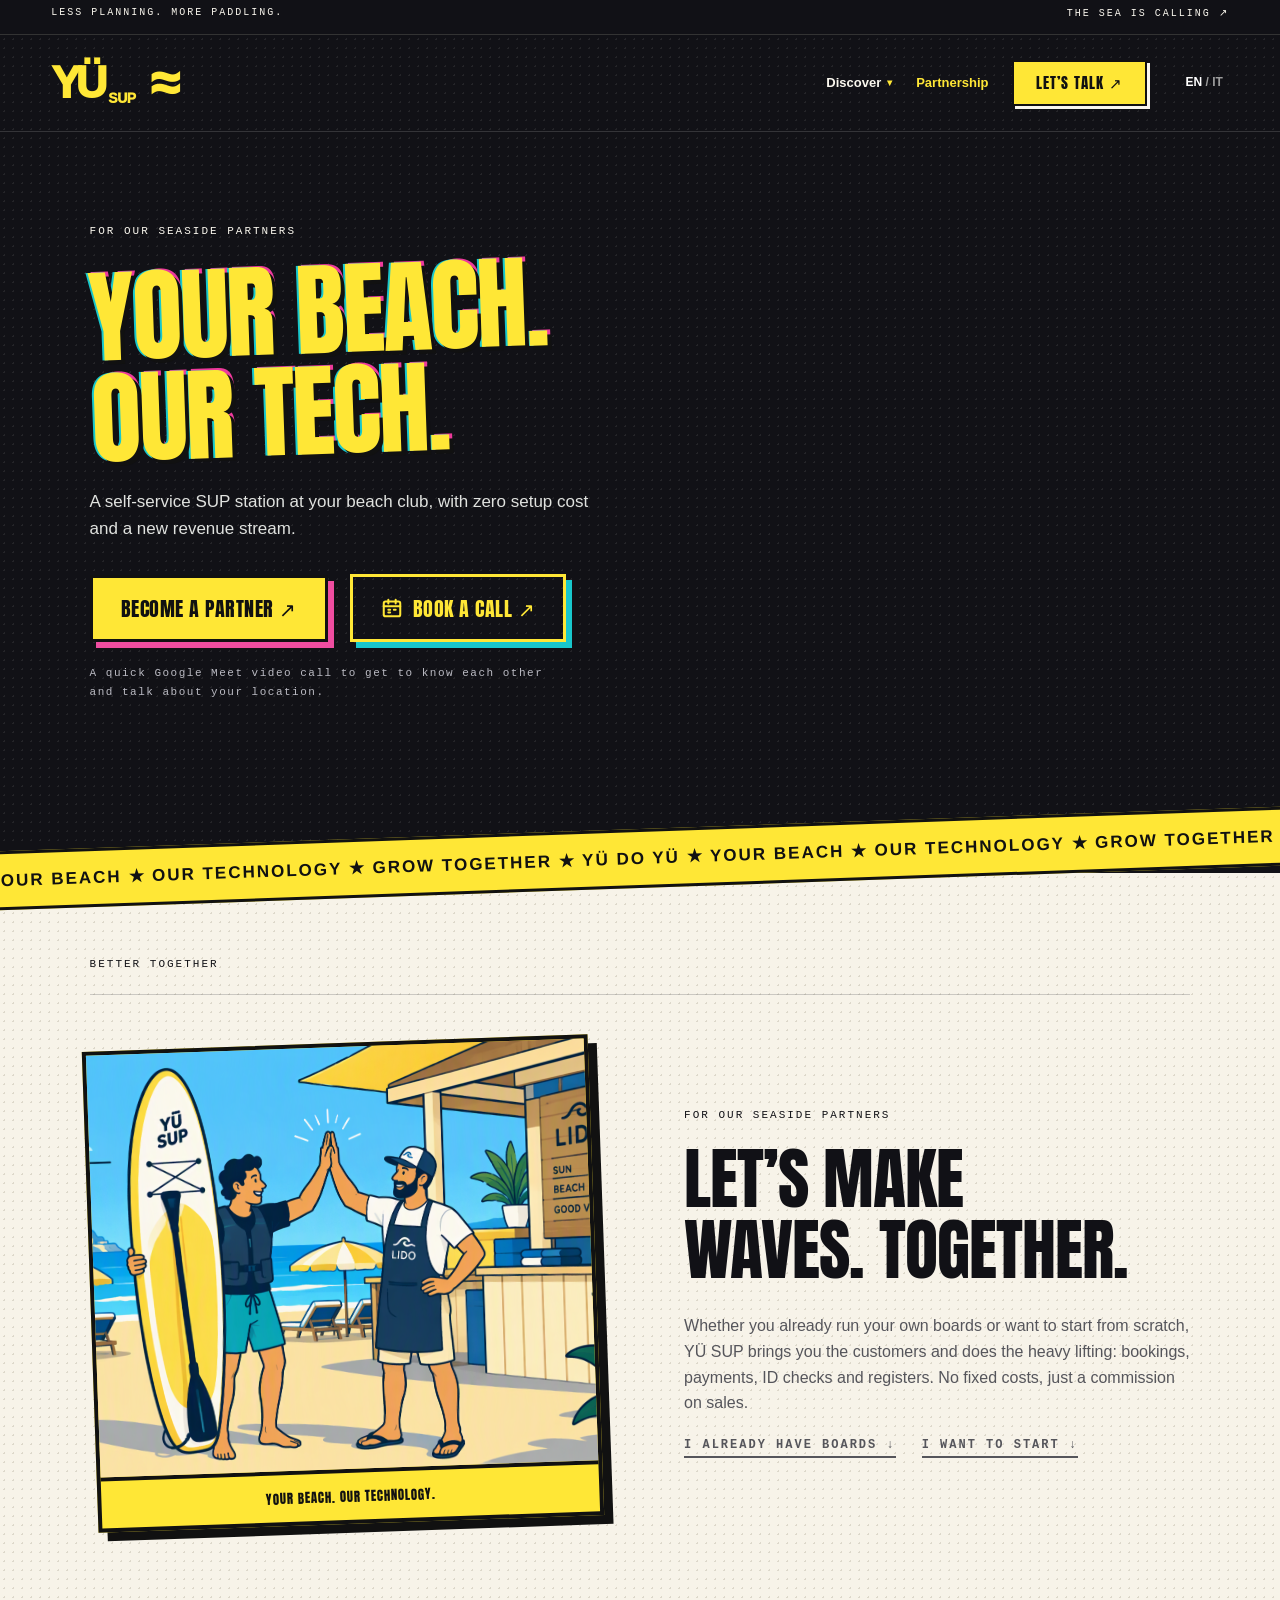
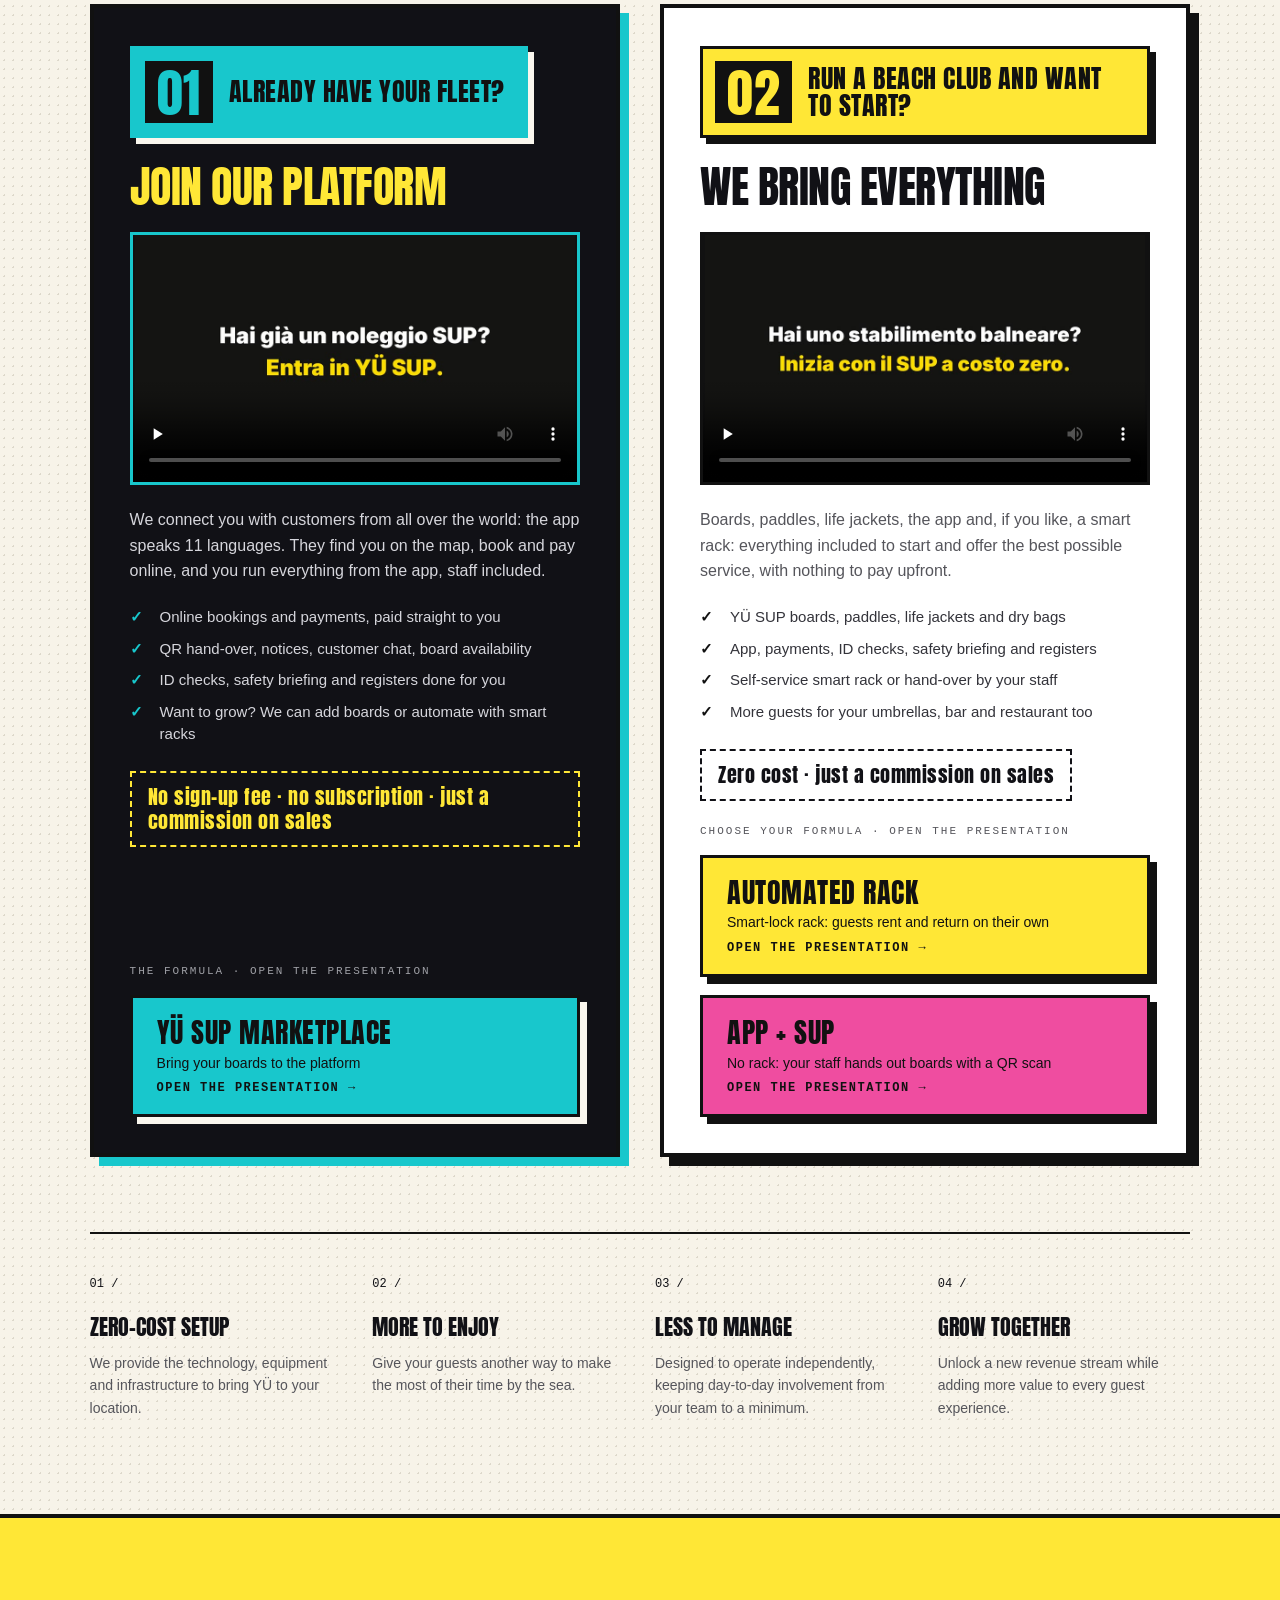
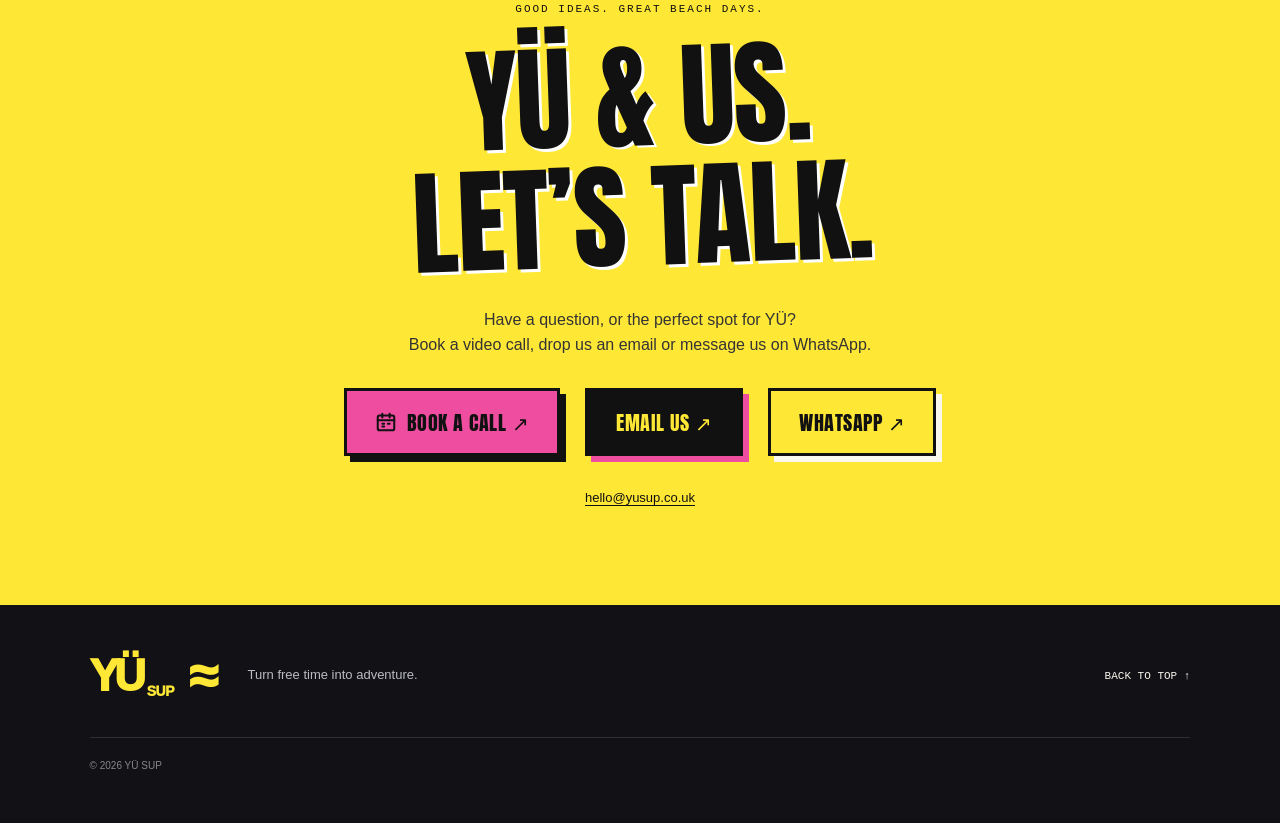
==== partners.html @ 42e928da "Mobile: hide the Let's go sticker over the stations image Co-Authored-By: Claude Opus 5.5 <noreply@a" ====
<!doctype html><html lang="en"><head><meta charset="utf-8"><meta name="viewport" content="width=device-width,initial-scale=1"><title>Partnership — YÜ SUP</title><meta name="description" content="Discover YÜ SUP. Simple, self-service paddleboarding by the sea. Find it, tap in, ride it. Explore our beach club partnerships."><link rel="stylesheet" href="./style.css?v=14"><link rel="icon" type="image/png" href="./favicon.png"></head><body>
<a class="skip" href="#main">Skip to content</a><div class="topline"><span data-it="MENO PROGRAMMI. PIÙ PAGAIATE.">LESS PLANNING. MORE PADDLING.</span><span data-it="IL MARE TI CHIAMA ↗">THE SEA IS CALLING ↗</span></div>
<header><a class="brand" href="index.html" aria-label="YÜ SUP home">YÜ<span>SUP</span><i>≈</i></a><nav id="nav"><div class="dd"><button class="dd-btn" type="button" aria-haspopup="true"><span data-it="Scopri">Discover</span> <i>▾</i></button><div class="dd-menu"><a href="index.html#story" data-it="L’idea">The idea</a><a href="index.html#how" data-it="Come funziona">How it works</a><a href="index.html#safety" data-it="Sicurezza">Safety</a><a href="index.html#faq" data-it="FAQ">FAQ</a></div></div><a href="partners.html" aria-current="page" data-it="Partnership">Partnership</a><a class="small-button" href="#contact" data-it="CONTATTACI ↗">LET’S TALK ↗</a></nav><div class="controls"><button id="lang" aria-label="Switch to Italian">EN <span>/ IT</span></button><button id="menu" aria-label="Open menu" aria-expanded="false">☰</button></div></header>
<main id="main"><section class="page-hero"><div class="hero-copy"><div class="eyebrow" data-it="PER I NOSTRI PARTNER SUL MARE">FOR OUR SEASIDE PARTNERS</div><h1><span data-it="IL TUO LIDO.">YOUR BEACH.</span><br><em data-it="LA NOSTRA TECNOLOGIA.">OUR TECH.</em></h1><p data-it="Una postazione SUP self-service nel tuo stabilimento, senza costi di installazione e con una nuova fonte di ricavi.">A self-service SUP station at your beach club, with zero setup cost and a new revenue stream.</p><div class="hero-ctas"><a class="button" href="#contact" data-it="DIVENTA PARTNER ↗">BECOME A PARTNER ↗</a><a class="button ghost" href="https://calendar.app.google/bmSpFPBZmpLyNY2g7" target="_blank" rel="noopener"><svg class="ico" viewBox="0 0 24 24" aria-hidden="true" fill="none" stroke="currentColor" stroke-width="2.2" stroke-linecap="round"><rect x="3" y="5" width="18" height="16" rx="2"/><path d="M3 10h18M8 3v4M16 3v4"/><path d="M8 14h2M14 14h2M8 17h2"/></svg><span data-it="PRENOTA UNA CHIAMATA ↗">BOOK A CALL ↗</span></a></div><p class="cta-note" data-it="Una videochiamata Google Meet veloce per conoscerci e parlare della tua location.">A quick Google Meet video call to get to know each other and talk about your location.</p></div></section>
<div class="ticker"><div>YOUR BEACH ★ OUR TECHNOLOGY ★ GROW TOGETHER ★ YÜ DO YÜ ★ YOUR BEACH ★ OUR TECHNOLOGY ★ GROW TOGETHER ★ YÜ DO YÜ ★</div></div>
<section id="partners" class="partners cream"><div class="section-label" data-it="PARTNERSHIP">BETTER TOGETHER</div><div class="partner-grid"><figure class="comic partner-art"><img src="./assets/original-7.png" alt="YÜ partnering with a beach club"><figcaption data-it="IL TUO LIDO. LA NOSTRA TECNOLOGIA.">YOUR BEACH. OUR TECHNOLOGY.</figcaption></figure><div><span class="eyebrow" data-it="PER I NOSTRI PARTNER SUL MARE">FOR OUR SEASIDE PARTNERS</span><h2 data-it="FACCIAMO<br>ONDE. INSIEME.">LET’S MAKE<br>WAVES. TOGETHER.</h2><p data-it="Che tu abbia già le tue tavole o voglia iniziare da zero, YÜ SUP ti porta i clienti e fa il lavoro pesante: prenotazioni, pagamenti, documenti e registri. Nessun costo fisso, solo una commissione sulle vendite.">Whether you already run your own boards or want to start from scratch, YÜ SUP brings you the customers and does the heavy lifting: bookings, payments, ID checks and registers. No fixed costs, just a commission on sales.</p><p class="paths-jump"><a href="#have" data-it="HO GIÀ LA MIA FLOTTA ↓">I ALREADY HAVE BOARDS ↓</a><a href="#start" data-it="VOGLIO INIZIARE ↓">I WANT TO START ↓</a></p></div></div><div class="paths"><article id="have" class="path have"><span class="path-tag"><b>01</b><span data-it="HAI GIÀ LA TUA FLOTTA?">ALREADY HAVE YOUR FLEET?</span></span><h3 data-it="ENTRA NELLA NOSTRA PIATTAFORMA">JOIN OUR PLATFORM</h3><video class="path-video" controls preload="none" playsinline poster="./assets/video/poster-A.jpg" src="./assets/video/yusup-marketplace.mp4"></video><p data-it="Ti connettiamo con clienti di tutto il mondo: l’app parla 11 lingue. Ti trovano sulla mappa, prenotano e pagano online, e tu gestisci tutto dall’app, anche con il tuo staff.">We connect you with customers from all over the world: the app speaks 11 languages. They find you on the map, book and pay online, and you run everything from the app, staff included.</p><ul class="ticks"><li data-it="Prenotazioni e pagamenti online, incassi direttamente tuoi">Online bookings and payments, paid straight to you</li><li data-it="Consegna con QR, avvisi, chat con i clienti, disponibilità delle tavole">QR hand-over, notices, customer chat, board availability</li><li data-it="Verifica documenti, briefing di sicurezza e registri automatici">ID checks, safety briefing and registers done for you</li><li data-it="Vuoi crescere? Ampliamo la flotta o la automatizziamo con le rastrelliere smart">Want to grow? We can add boards or automate with smart racks</li></ul><div class="price-line" data-it="Nessun costo di registrazione · nessun abbonamento · solo una commissione sulle vendite">No sign-up fee · no subscription · just a commission on sales</div><div class="formulas"><span class="formulas-label" data-it="LA FORMULA · APRI LA PRESENTAZIONE">THE FORMULA · OPEN THE PRESENTATION</span><a class="formula market" href="./formule/formula-marketplace.html" target="_blank" rel="noopener"><span><b data-it="MARKETPLACE YÜ SUP">YÜ SUP MARKETPLACE</b><small data-it="Porta le tue tavole sulla piattaforma">Bring your boards to the platform</small><em data-it="APRI LA PRESENTAZIONE →">OPEN THE PRESENTATION →</em></span></a></div></article><article id="start" class="path start"><span class="path-tag"><b>02</b><span data-it="HAI UNO STABILIMENTO E VUOI ENTRARE NEL BUSINESS?">RUN A BEACH CLUB AND WANT TO START?</span></span><h3 data-it="TI DIAMO TUTTO INCLUSO">WE BRING EVERYTHING</h3><video class="path-video" controls preload="none" playsinline poster="./assets/video/poster-B.jpg" src="./assets/video/yusup-formule.mp4"></video><p data-it="Tavole, pagaie, giubbotti, app e, se vuoi, la rastrelliera smart: tutto incluso per iniziare e offrire il miglior servizio possibile, senza anticipare nulla.">Boards, paddles, life jackets, the app and, if you like, a smart rack: everything included to start and offer the best possible service, with nothing to pay upfront.</p><ul class="ticks"><li data-it="Tavole, pagaie, giubbotti e sacche stagne YÜ SUP">YÜ SUP boards, paddles, life jackets and dry bags</li><li data-it="App, pagamenti, verifica documenti, briefing e registri">App, payments, ID checks, safety briefing and registers</li><li data-it="Rastrelliera smart self-service o consegna con il tuo staff">Self-service smart rack or hand-over by your staff</li><li data-it="Più clienti anche per ombrelloni, bar e ristorante">More guests for your umbrellas, bar and restaurant too</li></ul><div class="price-line" data-it="Costo zero · solo una commissione sulle vendite">Zero cost · just a commission on sales</div><div class="formulas"><span class="formulas-label" data-it="SCEGLI LA MODALITÀ · APRI LA PRESENTAZIONE">CHOOSE YOUR FORMULA · OPEN THE PRESENTATION</span><a class="formula rack" href="./formule/formula-rastrelliera.html" target="_blank" rel="noopener"><span><b data-it="RASTRELLIERA AUTOMATIZZATA">AUTOMATED RACK</b><small data-it="Rastrelliera con lucchetti smart, il cliente fa tutto da solo">Smart-lock rack: guests rent and return on their own</small><em data-it="APRI LA PRESENTAZIONE →">OPEN THE PRESENTATION →</em></span></a><a class="formula app" href="./formule/formula-app-sup.html" target="_blank" rel="noopener"><span><b data-it="FORMULA APP + SUP">APP + SUP</b><small data-it="Senza rastrelliera: lo staff consegna con un QR">No rack: your staff hands out boards with a QR scan</small><em data-it="APRI LA PRESENTAZIONE →">OPEN THE PRESENTATION →</em></span></a></div></article></div><div class="benefits"><article><span>01 /</span><h3 data-it="ZERO COSTI DI INSTALLAZIONE">ZERO-COST SETUP</h3><p data-it="Forniamo tecnologia, attrezzatura e infrastruttura per portare YÜ nella tua struttura.">We provide the technology, equipment and infrastructure to bring YÜ to your location.</p></article><article><span>02 /</span><h3 data-it="PIÙ ESPERIENZE">MORE TO ENJOY</h3><p data-it="Offri ai tuoi ospiti un’esperienza in più per vivere il mare.">Give your guests another way to make the most of their time by the sea.</p></article><article><span>03 /</span><h3 data-it="MENO DA GESTIRE">LESS TO MANAGE</h3><p data-it="Un servizio progettato per ridurre al minimo l’impegno quotidiano del tuo team.">Designed to operate independently, keeping day-to-day involvement from your team to a minimum.</p></article><article><span>04 /</span><h3 data-it="CRESCIAMO INSIEME">GROW TOGETHER</h3><p data-it="Una nuova fonte di ricavi per la tua attività e più valore per i tuoi ospiti.">Unlock a new revenue stream while adding more value to every guest experience.</p></article></div></section>
<section id="contact" class="contact"><span class="eyebrow" data-it="BELLE IDEE. BELLE GIORNATE AL MARE.">GOOD IDEAS. GREAT BEACH DAYS.</span><h2 data-it="YÜ & NOI.<br>PARLIAMONE.">YÜ & US.<br>LET’S TALK.</h2><p data-it="Hai una domanda o un posto perfetto per YÜ? Prenota una videochiamata, scrivici via email o su WhatsApp.">Have a question, or the perfect spot for YÜ?<br>Book a video call, drop us an email or message us on WhatsApp.</p><div class="contact-links"><a class="button book" href="https://calendar.app.google/bmSpFPBZmpLyNY2g7" target="_blank" rel="noopener"><svg class="ico" viewBox="0 0 24 24" aria-hidden="true" fill="none" stroke="currentColor" stroke-width="2.2" stroke-linecap="round"><rect x="3" y="5" width="18" height="16" rx="2"/><path d="M3 10h18M8 3v4M16 3v4"/><path d="M8 14h2M14 14h2M8 17h2"/></svg><span data-it="PRENOTA UNA CHIAMATA ↗">BOOK A CALL ↗</span></a><a class="button" href="mailto:hello@yusup.co.uk" data-it="SCRIVICI ↗">EMAIL US ↗</a><a class="button secondary" href="https://wa.me/393793237932" target="_blank" rel="noopener">WHATSAPP ↗</a></div><a class="email" href="mailto:hello@yusup.co.uk">hello@yusup.co.uk</a></section></main>
<footer><a class="brand" href="index.html">YÜ<span>SUP</span><i>≈</i></a><p data-it="Trasforma il tempo libero in avventura.">Turn free time into adventure.</p><a href="#" data-it="TORNA SU ↑">BACK TO TOP ↑</a><small>© <span id="year">2026</span> YÜ SUP</small></footer><script src="./app.js?v=8"></script></body></html>
---- style.css ----
@font-face{font-family:Anton;src:url('./assets/anton.woff2')}*{box-sizing:border-box}html{scroll-behavior:smooth;scroll-padding-top:90px}body{margin:0;background:#111116;color:#faf7ee;font-family:Arial,Helvetica,sans-serif;font-size:16px;line-height:1.6}a{color:inherit;text-decoration:none}button{font:inherit;cursor:pointer}h1,h2,h3,p,figure{margin:0}h1,h2,h3,.button,.small-button,.note{font-family:Anton,Impact,'Arial Narrow',sans-serif;font-weight:400;line-height:1.05}h2{font-size:clamp(42px,5.3vw,78px);letter-spacing:-1px}h3{font-size:30px}p{color:#bbbbc3;max-width:510px}p+p{margin-top:20px}.topline{height:35px;background:#111116;display:flex;justify-content:space-between;padding:7px 4%;font:10px monospace;letter-spacing:2px;border-bottom:1px solid #333}header{position:absolute;top:35px;left:0;width:100%;z-index:10;display:flex;align-items:center;gap:32px;padding:22px 4%;border-bottom:1px solid #ffffff25}.brand{font-size:44px;font-weight:950;letter-spacing:-5px;line-height:1;display:flex;align-items:center;color:#ffe736}.brand span{font-size:14px;letter-spacing:-.5px;align-self:flex-end;margin:0 0 4px 6px}.brand i{font-size:52px;margin-left:15px;font-style:normal}nav{margin-left:auto;display:flex;align-items:center;gap:30px;font-size:13px;font-weight:bold}nav a:hover,.text-link:hover{color:#e6cf27}.small-button{padding:13px 22px;background:#ffe736;color:#111!important;border:2px solid #111;box-shadow:3px 3px 0 #faf7ee;font-size:15px;letter-spacing:1px}.controls{display:flex;align-items:center;gap:20px}.controls button{background:none;border:0;color:white;font-size:12px;font-weight:bold}#lang span{color:#9c9c9c}#menu{display:none;font-size:25px}.hero{min-height:755px;position:relative;display:flex;align-items:center;overflow:hidden;padding:155px 7% 100px}.hero-photo,.shade{position:absolute;inset:0;width:100%;height:100%;object-fit:cover}.hero-photo{object-position:center 46%;filter:saturate(.85)}.shade{background:linear-gradient(90deg,rgba(7,15,19,.91),rgba(7,15,19,.57) 52%,rgba(7,15,19,.05)),linear-gradient(0deg,#111116,transparent 25%)}.hero:after{content:'';position:absolute;inset:0;pointer-events:none;background:repeating-linear-gradient(0deg,#00000015 0 1px,transparent 1px 4px)}.hero-copy{position:relative;z-index:1}.eyebrow{font:11px monospace;letter-spacing:2px;margin-bottom:22px;display:block}.hero h1{font-size:clamp(70px,8.5vw,125px);color:#ffe736;line-height:.99;letter-spacing:-2px;transform:rotate(-2deg);text-shadow:4px 4px 0 #111,-2px 0 #18c7cc,3px -1px #ed3a9c;margin-bottom:20px}.hero h1 em{font-style:normal}.hero h2{font-size:clamp(25px,3vw,42px);color:#f6f0e0;margin-bottom:22px;letter-spacing:0}.hero p{font-size:17px;line-height:1.7;color:#e0e2df;margin-bottom:32px}.button{display:inline-flex;align-items:center;justify-content:center;padding:20px 28px;background:#ffe736;border:3px solid #111;color:#111;font-size:20px;letter-spacing:.5px;box-shadow:6px 6px 0 #ef4da0;transition:transform .15s,box-shadow .15s}.button:hover{transform:translate(-2px,-2px);box-shadow:8px 8px 0 #ef4da0}.hero-stamp{position:absolute;right:9%;bottom:135px;border:3px solid #111;color:#111;background:#ffe736;width:145px;height:145px;transform:rotate(10deg);font:27px/1 Anton;text-align:center;display:flex;flex-direction:column;justify-content:center;box-shadow:5px 5px #111}.hero-foot{position:absolute;bottom:36px;left:7%;font:10px monospace;letter-spacing:2px}.ticker{position:relative;z-index:2;transform:rotate(-2deg);background:#ffe736;color:#111;border-block:3px solid #111;overflow:hidden;margin:-15px -1% -15px;padding:13px 0;width:102%;font-weight:900;letter-spacing:2px;font-size:17px;white-space:nowrap}.ticker div{width:max-content;animation:marquee 38s linear infinite}@keyframes marquee{to{transform:translateX(-50%)}}section:not(.hero){padding:85px 7% 95px}.cream{background:#f7f3e9;color:#111116;background-image:radial-gradient(#ddd8cb 1px,transparent 1px);background-size:9px 9px}.cream p{color:#55555b}.section-label{font:11px monospace;letter-spacing:2px;padding-bottom:24px;margin-bottom:48px;border-bottom:1px solid #8886}.story-grid,.partner-grid{display:grid;grid-template-columns:1fr 1fr;align-items:center;gap:8%}.story h2,.partners h2{margin-bottom:28px}.text-link{display:inline-block;font-size:12px;font-weight:900;letter-spacing:1px;margin-top:25px;border-bottom:2px solid;padding-bottom:5px}.comic{position:relative;border:4px solid #111;background:#ffe736;box-shadow:9px 9px 0 #111;transform:rotate(2deg)}.comic img{width:100%;display:block;aspect-ratio:1.18;object-fit:cover}.comic figcaption{font:13px Anton;letter-spacing:1px;color:#111;border-top:4px solid;padding:14px;text-align:center}.burst{position:absolute;left:-32px;top:-30px;background:#ef4da0;color:#111;transform:rotate(-12deg);border:3px solid #111;box-shadow:4px 4px #111;padding:15px;font:25px/1 Anton}.heading-row{display:flex;align-items:flex-end;justify-content:space-between;gap:30px;margin-bottom:50px}.heading-row h2{color:#ffe736}.heading-row p{padding-bottom:8px}.steps{display:grid;grid-template-columns:repeat(3,1fr);border:1px solid #ffffff35}.steps article{position:relative;padding:35px;border-right:1px solid #ffffff35}.steps article:last-child{border:0}.step-no{font:13px monospace;color:#ffe736}.steps img{display:block;width:95px;height:95px;object-fit:contain;margin:15px auto 30px}.steps h3{margin-bottom:20px}.steps p{font-size:15px}.note{margin-top:35px;color:#e94d9b;font-size:20px;letter-spacing:1px}.partner-art{transform:rotate(-2deg)}.partners .button{margin-top:30px}.benefits{margin-top:75px;display:grid;grid-template-columns:repeat(4,1fr);border-top:2px solid #111;padding-top:35px;gap:30px}.benefits span{font:12px monospace}.benefits h3{font-size:22px;margin:20px 0 14px}.benefits p{font-size:14px}.contact{text-align:center;background:#ffe736!important;color:#111;position:relative;border-top:4px solid #111}.contact h2{font-size:clamp(65px,9vw,120px);transform:rotate(-2deg);text-shadow:3px 3px #fff;line-height:1.04}.contact p{margin:30px auto;color:#333}.contact-links{display:flex;justify-content:center;gap:25px;margin-bottom:28px}.contact .button{background:#111;color:#ffe736;border-color:#111}.contact .secondary{background:transparent;color:#111;box-shadow:6px 6px #faf7ee}.email{font-size:13px;border-bottom:1px solid}footer{padding:45px 7%;display:flex;gap:35px;align-items:center;flex-wrap:wrap}footer p{font-size:13px}footer>a:not(.brand){margin-left:auto;font:11px monospace}footer small{width:100%;font-size:10px;color:#888;padding-top:20px;border-top:1px solid #ffffff20}.skip{position:fixed;top:-60px;z-index:50;background:white;color:black;padding:10px}.skip:focus{top:0}:focus-visible{outline:3px dashed #eb4ca0;outline-offset:5px}@media(max-width:800px){header{padding:18px 6%;gap:15px}.brand{font-size:36px}.brand i{font-size:40px}.controls{margin-left:auto}#menu{display:block}nav{display:none;position:absolute;top:83px;left:0;background:#111116;width:100%;padding:25px 6%;flex-direction:column;align-items:flex-start;gap:25px}nav.open{display:flex}.topline{font-size:8px;letter-spacing:1px}.hero{min-height:760px;padding:170px 7% 100px}.hero h1{font-size:80px}.hero-photo{object-position:65% center}.shade{background:linear-gradient(90deg,#071014e6,#07101475),linear-gradient(0deg,#111116,transparent)}.hero-stamp{right:6%;bottom:45px;width:100px;height:100px;font-size:21px}.story-grid,.partner-grid{grid-template-columns:1fr;gap:50px}.story-grid .comic{margin:10px 15px}.heading-row{display:block}.heading-row p{margin-top:25px}.steps{grid-template-columns:1fr}.steps article{border-right:0;border-bottom:1px solid #ffffff35;min-height:220px;padding-right:135px}.steps img{position:absolute;right:25px;top:40px;width:80px}.steps h3{margin-top:20px}.benefits{grid-template-columns:1fr 1fr}.partner-art{order:2;margin:10px 15px}.section-label{margin-bottom:35px}section:not(.hero){padding:65px 7%}.contact-links{flex-direction:column;align-items:center;gap:23px}.contact-links .button{min-width:230px}footer{gap:25px}footer p{width:60%}footer>a:not(.brand){margin-left:0}.button{font-size:17px;padding:18px 22px}}@media(prefers-reduced-motion:reduce){html{scroll-behavior:auto}.ticker div{animation:none}*{transition:none!important}}
html,body{overflow-x:clip}.hero-photo{object-position:center}.hero-copy{max-width:100%}html[lang=it] .hero h1{font-size:clamp(55px,7.5vw,105px)}@media(max-width:800px){.hero h1{font-size:clamp(55px,13.5vw,80px)}html[lang=it] .hero h1{font-size:clamp(42px,11.5vw,80px)}h2{overflow-wrap:anywhere}.benefits h3{font-size:20px}}

/* ===== Added: app download, safety, FAQ, partners page ===== */
nav{gap:24px}nav a[aria-current=page]{color:#ffe736}
a.note{display:inline-block}a.note:hover{color:#ffe736}
.app-grid,.faq-grid{display:grid;grid-template-columns:1.1fr .9fr;align-items:center;gap:8%}
.app h2{margin-bottom:28px}
.store-links{display:flex;flex-wrap:wrap;gap:22px;margin-top:34px}
.store{position:relative;display:inline-flex;align-items:center;gap:14px;padding:14px 26px 14px 18px;background:#111116;color:#faf7ee;border:3px solid #111;box-shadow:6px 6px 0 #ef4da0;cursor:default;min-width:235px}
.store svg{width:30px;height:30px;flex:none;color:#ffe736}
.store span{display:flex;flex-direction:column;font:24px/1 Anton,Impact,sans-serif;letter-spacing:.5px}
.store small{font:10px monospace;letter-spacing:2px;color:#bbbbc3;margin-bottom:6px}
.soon{position:absolute;top:-14px;right:-14px;background:#ffe736;color:#111;border:2px solid #111;font:12px/1 Anton,Impact,sans-serif;letter-spacing:1px;padding:6px 9px;transform:rotate(8deg);box-shadow:2px 2px #111}
.app-note{margin-top:26px;font:11px monospace;letter-spacing:1.5px;color:#55555b}
.phone-wrap{position:relative;justify-self:center}
.phone{width:270px;height:540px;border:4px solid #111;border-radius:38px;background:#111116;padding:14px;box-shadow:12px 12px 0 #111;transform:rotate(3deg);display:flex;flex-direction:column;gap:12px;position:relative}
.phone-notch{position:absolute;top:14px;left:50%;transform:translateX(-50%);width:90px;height:20px;background:#111116;border-radius:0 0 14px 14px;z-index:2}
.phone-map{flex:1;border-radius:26px 26px 12px 12px;position:relative;overflow:hidden;background:linear-gradient(160deg,#9ed9e6 0 46%,#f3e3b5 46% 60%,#cfe5c2 60%);}
.phone-map:before{content:'';position:absolute;inset:0;background:repeating-linear-gradient(170deg,transparent 0 22px,#ffffff55 22px 24px)}
.pin{position:absolute;width:40px;height:40px;border-radius:50% 50% 50% 0;transform:rotate(-45deg);background:#111;color:#ffe736;display:grid;place-items:center;font:13px Anton,Impact,sans-serif;border:2px solid #111}
.pin.active{background:#ffe736;color:#111;width:50px;height:50px;box-shadow:3px 3px 0 #111}
.p1{left:30px;top:150px}.p2{left:170px;top:220px}.p3{left:95px;top:250px}
.you{position:absolute;left:130px;top:330px;width:16px;height:16px;border-radius:50%;background:#18c7cc;border:3px solid #fff;box-shadow:0 0 0 8px #18c7cc44}
.phone-card{background:#faf7ee;color:#111;border-radius:14px;padding:16px}
.phone-card small{font:9px monospace;letter-spacing:1.5px;color:#55555b}
.phone-card strong{display:block;font:24px/1.1 Anton,Impact,sans-serif;margin:6px 0 14px}
.phone-actions{display:flex;gap:8px}.pa{flex:1;text-align:center;border:2px solid #111;padding:9px 4px;font:13px Anton,Impact,sans-serif;letter-spacing:.5px;background:#ffe736}.pa.dark{background:#111;color:#ffe736}
.app-burst{left:auto;right:-30px;top:30px;transform:rotate(12deg)}
.safety .heading-row h2{color:#ffe736}
.rules{display:grid;grid-template-columns:repeat(3,1fr);border:1px solid #ffffff35}
.rules article{padding:34px;border-right:1px solid #ffffff35;border-bottom:1px solid #ffffff35;position:relative}
.rules article:nth-child(3n){border-right:0}.rules article:nth-last-child(-n+3){border-bottom:0}
.rule-no{font:13px monospace;color:#ffe736}
.rules svg{display:block;width:54px;height:54px;color:#faf7ee;margin:18px 0 24px}
.rules h3{font-size:27px;margin-bottom:14px}.rules p{font-size:15px}
.sos{margin-top:40px;display:flex;align-items:center;gap:26px;flex-wrap:wrap;background:#ef4da0;color:#111;border:3px solid #111;box-shadow:7px 7px 0 #ffe736;padding:22px 28px;transform:rotate(-1deg)}
.sos strong{font:30px/1 Anton,Impact,sans-serif;letter-spacing:.5px}.sos span{flex:1;min-width:220px;font-weight:bold}
.sos a{font:20px Anton,Impact,sans-serif;background:#111;color:#ffe736;padding:12px 18px;letter-spacing:.5px}
.faq-grid{grid-template-columns:.8fr 1.2fr;align-items:start}.faq h2{margin-bottom:28px}
.faq-list{border-top:3px solid #111}
.faq-list details{border-bottom:2px solid #111}
.faq-list summary{list-style:none;cursor:pointer;display:flex;justify-content:space-between;gap:20px;align-items:center;padding:22px 4px;font:22px/1.15 Anton,Impact,sans-serif;letter-spacing:.3px}
.faq-list summary::-webkit-details-marker{display:none}
.faq-list summary i{font-style:normal;flex:none;width:36px;height:36px;display:grid;place-items:center;background:#ffe736;border:2px solid #111;box-shadow:3px 3px #111;font-size:22px;transition:transform .2s}
.faq-list details[open] summary i{transform:rotate(45deg)}
.faq-list summary:hover{color:#c92f80}
.faq-list details p{padding:0 60px 24px 4px;max-width:none;font-size:15px}
.partner-teaser{display:block;margin-top:22px;font:12px monospace;letter-spacing:1.5px;font-weight:bold}.partner-teaser:hover{text-decoration:underline}
.page-hero{min-height:560px;position:relative;display:flex;align-items:center;padding:190px 7% 110px!important;background:#111116;background-image:radial-gradient(#ffffff14 1px,transparent 1px);background-size:9px 9px;overflow:hidden}
.page-hero h1{font-size:clamp(62px,8vw,118px);color:#ffe736;line-height:.99;letter-spacing:-2px;transform:rotate(-2deg);text-shadow:4px 4px 0 #111,-2px 0 #18c7cc,3px -1px #ed3a9c;margin-bottom:26px}
.page-hero h1 em{font-style:normal}.page-hero p{font-size:17px;color:#e0e2df;margin-bottom:32px}
@media(max-width:800px){.app-grid,.faq-grid{grid-template-columns:1fr;gap:55px}.phone{width:240px;height:480px}.p2{left:150px}.store{min-width:0;width:100%}.rules{grid-template-columns:1fr}.rules article{border-right:0!important;border-bottom:1px solid #ffffff35!important;padding-right:110px}.rules article:last-child{border-bottom:0!important}.rules svg{position:absolute;right:28px;top:34px;margin:0}.faq-list summary{font-size:19px}.faq-list details p{padding-right:10px}.page-hero{min-height:520px}}
.faq-list summary i{font:bold 22px/1 Arial,sans-serif;transition:none}.faq-list summary i:before{content:'+'}.faq-list details[open] summary i{transform:none;background:#111;color:#ffe736}.faq-list details[open] summary i:before{content:'–'}
@media(max-width:800px){.p1{top:80px;left:25px}.p2{top:130px;left:150px}.p3{top:165px;left:80px}.you{top:225px;left:120px}}
.hero-stores{margin-top:34px}.hero-stores-label{display:block;font:11px monospace;letter-spacing:2px;color:#ffe736;margin-bottom:4px}
.hero .store-links{margin-top:18px;gap:18px}.hero .store{background:#111116e6;border-color:#ffe736;box-shadow:5px 5px 0 #18c7cc;min-width:210px;padding:11px 22px 11px 16px;cursor:pointer}.hero .store span{font-size:20px}.hero .store:hover{transform:translate(-2px,-2px)}
.hero{min-height:860px}
@media(max-width:800px){.hero{min-height:900px}.hero .store{width:auto;min-width:0;flex:1 1 150px}.hero .store span{font-size:17px}.hero-stamp{display:none}}
.dd{position:relative}.dd-btn{background:none;border:0;color:inherit;font:inherit;font-weight:bold;font-size:13px;padding:10px 0;display:flex;align-items:center;gap:6px}.dd-btn i{font-style:normal;font-size:10px;color:#ffe736;transition:transform .15s}
.dd-menu{position:absolute;top:100%;left:-16px;min-width:190px;background:#111116;border:3px solid #ffe736;box-shadow:5px 5px 0 #ef4da0;padding:8px 0;display:flex;flex-direction:column;opacity:0;visibility:hidden;transform:translateY(6px);transition:opacity .15s,transform .15s;z-index:20}
.dd-menu a{padding:10px 16px;white-space:nowrap}.dd-menu a:hover{background:#ffe736;color:#111!important}
.dd:hover .dd-menu,.dd:focus-within .dd-menu{opacity:1;visibility:visible;transform:none}.dd:hover .dd-btn i,.dd:focus-within .dd-btn i{transform:rotate(180deg)}
@media(max-width:800px){.dd-btn{font:10px monospace;letter-spacing:2px;color:#ffe736;padding:0;pointer-events:none}.dd-btn i{display:none}.dd-menu{position:static;opacity:1;visibility:visible;transform:none;border:0;box-shadow:none;background:none;padding:10px 0 0 14px;gap:16px;border-left:2px solid #ffe736;margin-top:10px}.dd-menu a{padding:0}.dd-menu a:hover{background:none;color:#ffe736!important}}
.button .ico{width:22px;height:22px;margin-right:10px;flex:none}
.contact .book{background:#ef4da0;color:#111;box-shadow:6px 6px 0 #111}
.hero-ctas{display:flex;flex-wrap:wrap;gap:22px;align-items:center}.partners .hero-ctas{margin-top:30px}.partners .hero-ctas .button{margin-top:0}
.button.ghost{background:transparent;color:#ffe736;border-color:#ffe736;box-shadow:6px 6px 0 #18c7cc}.button.ghost:hover{box-shadow:8px 8px 0 #18c7cc}
.button.ghost.dark{color:#111;border-color:#111;box-shadow:6px 6px 0 #18c7cc}
.cta-note{margin-top:22px;font:11px monospace;letter-spacing:1.5px;color:#bbbbc3;max-width:460px}
@media(max-width:800px){.hero-ctas{flex-direction:column;align-items:flex-start}.hero-ctas .button{min-width:250px}}
.page-hero .cta-note{font-size:11px;line-height:1.7;color:#bbbbc3}
.comic img.wide{aspect-ratio:auto;height:auto}
.formulas{display:flex;flex-direction:column;gap:18px;margin-top:34px;max-width:560px}
.formulas-label{font:11px monospace;letter-spacing:2px;color:#55555b}
.formula{display:flex;align-items:center;gap:18px;padding:20px 24px;border:3px solid #111;color:#111;box-shadow:7px 7px 0 #111;transition:transform .15s,box-shadow .15s}
.formula.rack{background:#ffe736}.formula.app{background:#ef4da0}
.formula:hover{transform:translate(-3px,-3px);box-shadow:10px 10px 0 #111}
.formula .ico{width:38px;height:38px;flex:none}
.formula span{display:flex;flex-direction:column;flex:1}
.formula b{font:28px/1.05 Anton,Impact,sans-serif;letter-spacing:.5px}
.formula small{font-size:14px;margin-top:6px;line-height:1.35}
.formula i{font-style:normal;font:30px Anton,Impact,sans-serif;flex:none}
@media(max-width:800px){.formula b{font-size:22px}.formula{padding:16px 18px;gap:14px}}

/* ===== Partners: two paths (already have a fleet / want to start) ===== */
.paths-jump{display:flex;flex-wrap:wrap;gap:14px 26px;margin-top:22px}.paths-jump a{font:12px monospace;letter-spacing:2px;font-weight:bold;border-bottom:2px solid;padding-bottom:4px}.paths-jump a:hover{color:#ef4da0}
.paths{display:grid;grid-template-columns:1fr 1fr;gap:40px;margin-top:80px;align-items:stretch}
.path{position:relative;background:#fff;border:4px solid #111;box-shadow:9px 9px 0 #111;padding:38px 36px 36px;display:flex;flex-direction:column}
.path.have{background:#111116;color:#faf7ee;box-shadow:9px 9px 0 #18c7cc}.path.have p,.path.have li{color:#d6d6dc}
.path-tag{font:11px monospace;letter-spacing:2px;font-weight:bold;display:inline-block;align-self:flex-start;padding:7px 12px;border:2px solid currentColor;margin-bottom:22px}
.path.have .path-tag{color:#18c7cc}.path.start .path-tag{background:#ffe736}
.path h3{font-size:clamp(34px,3.4vw,52px);letter-spacing:-.5px;margin-bottom:18px}.path.have h3{color:#ffe736}
.path p{max-width:none}
.ticks{list-style:none;padding:0;margin:22px 0 0;display:grid;gap:10px}.ticks li{position:relative;padding-left:30px;font-size:15px;line-height:1.45}.ticks li:before{content:'✓';position:absolute;left:0;top:0;font-weight:900;color:#18c7cc}
.price-line{margin:26px 0 24px;font:20px/1.2 Anton,Impact,sans-serif;letter-spacing:.5px;padding:12px 16px;border:2px dashed currentColor;align-self:flex-start}
.path.have .price-line{color:#ffe736}
.path .formulas{margin-top:auto;max-width:none}.path.have .formula{margin-top:auto}
.formula.market{background:#18c7cc;box-shadow:7px 7px 0 #faf7ee}.formula.market:hover{box-shadow:10px 10px 0 #faf7ee}
@media(max-width:900px){.paths{grid-template-columns:1fr;gap:34px;margin-top:55px}.path{padding:30px 24px}}
.path.start .ticks li:before{color:#111}.path.start .ticks li{color:#33333a}
.path-video{width:100%;aspect-ratio:16/9;display:block;border:3px solid #111;margin:4px 0 22px;background:#111}.path.have .path-video{border-color:#18c7cc}
.path-video.video-soon{display:flex;align-items:center;justify-content:center;box-sizing:border-box;color:#ffe03a;font-weight:900;letter-spacing:.08em;font-size:15px}

/* formula buttons: slide preview + explicit action */
.formula em{font:12px/1 monospace;font-style:normal;font-weight:700;letter-spacing:1.5px;margin-top:10px;text-transform:uppercase}
.formula:hover em{text-decoration:underline}
.path.have .formulas-label{color:#9fa0a6}
@media(max-width:600px){.formula b{font-size:20px}.formula small{font-size:13px}}

/* bigger, clearer split between the two paths */
.path .path-tag{display:flex;align-items:center;gap:16px;font:26px/1.05 Anton,Impact,sans-serif;letter-spacing:.5px;padding:12px 20px 12px 12px;border:3px solid #111;margin-bottom:26px;color:#111;box-shadow:6px 6px 0 #111}
.path .path-tag b{font:52px/1 Anton,Impact,sans-serif;background:#111;padding:6px 12px 4px;flex:none}
.path.have .path-tag{background:#18c7cc;color:#111;border-color:#18c7cc;box-shadow:6px 6px 0 #faf7ee}
.path.have .path-tag b{color:#18c7cc}
.path.start .path-tag{background:#ffe736}
.path.start .path-tag b{color:#ffe736}
@media(max-width:600px){.path .path-tag{font-size:20px;gap:12px}.path .path-tag b{font-size:40px}}

/* "Come funziona": more compact */
@media(min-width:801px){
#how{padding-top:70px;padding-bottom:70px}
#how .heading-row{margin-bottom:30px}
#how h2{font-size:clamp(38px,4vw,60px)}
#how .steps article{padding:24px 28px}
#how .steps img{width:64px;height:64px;margin:4px auto 16px}
#how .steps h3{margin-bottom:10px}
}

/* "L'idea": give the wide stations picture more room */
@media(min-width:801px){.story-grid{grid-template-columns:1fr 1.45fr;gap:5%}}
@media(max-width:800px){.story-grid .comic .burst{display:none}}
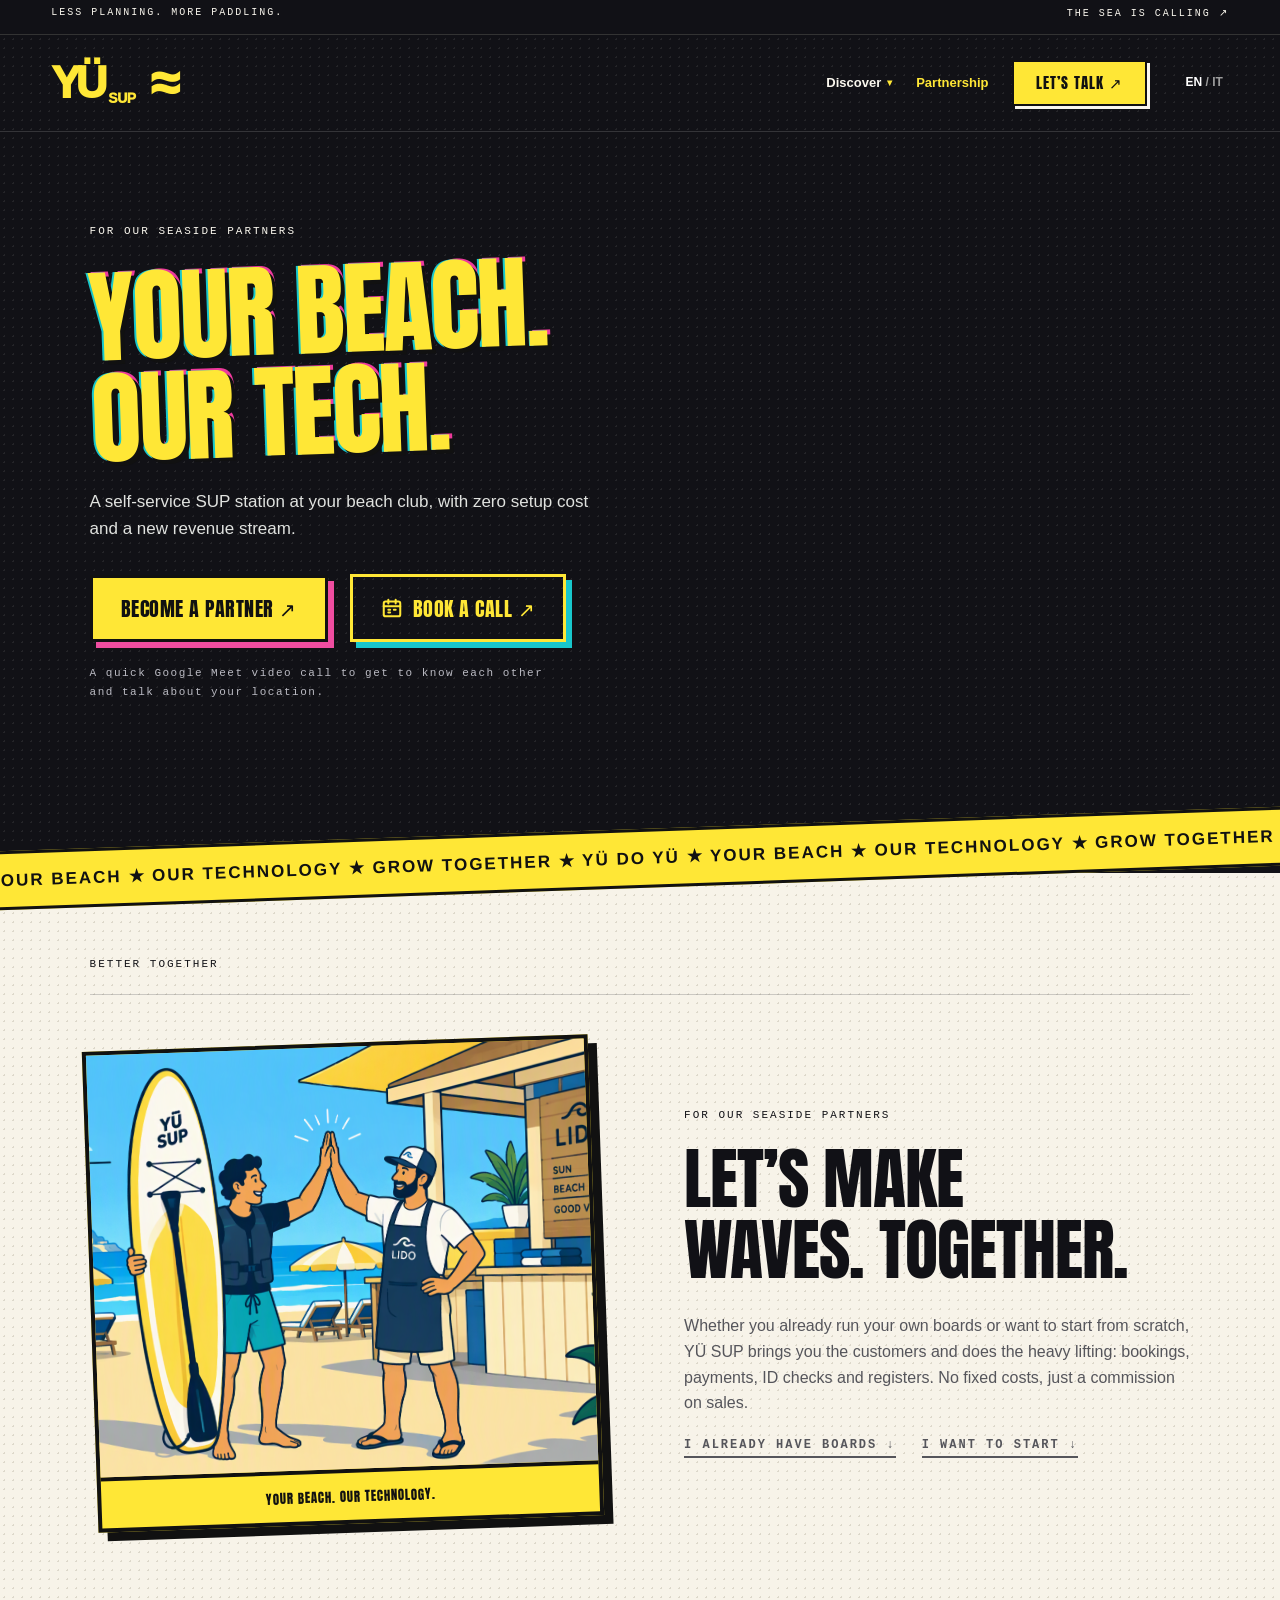
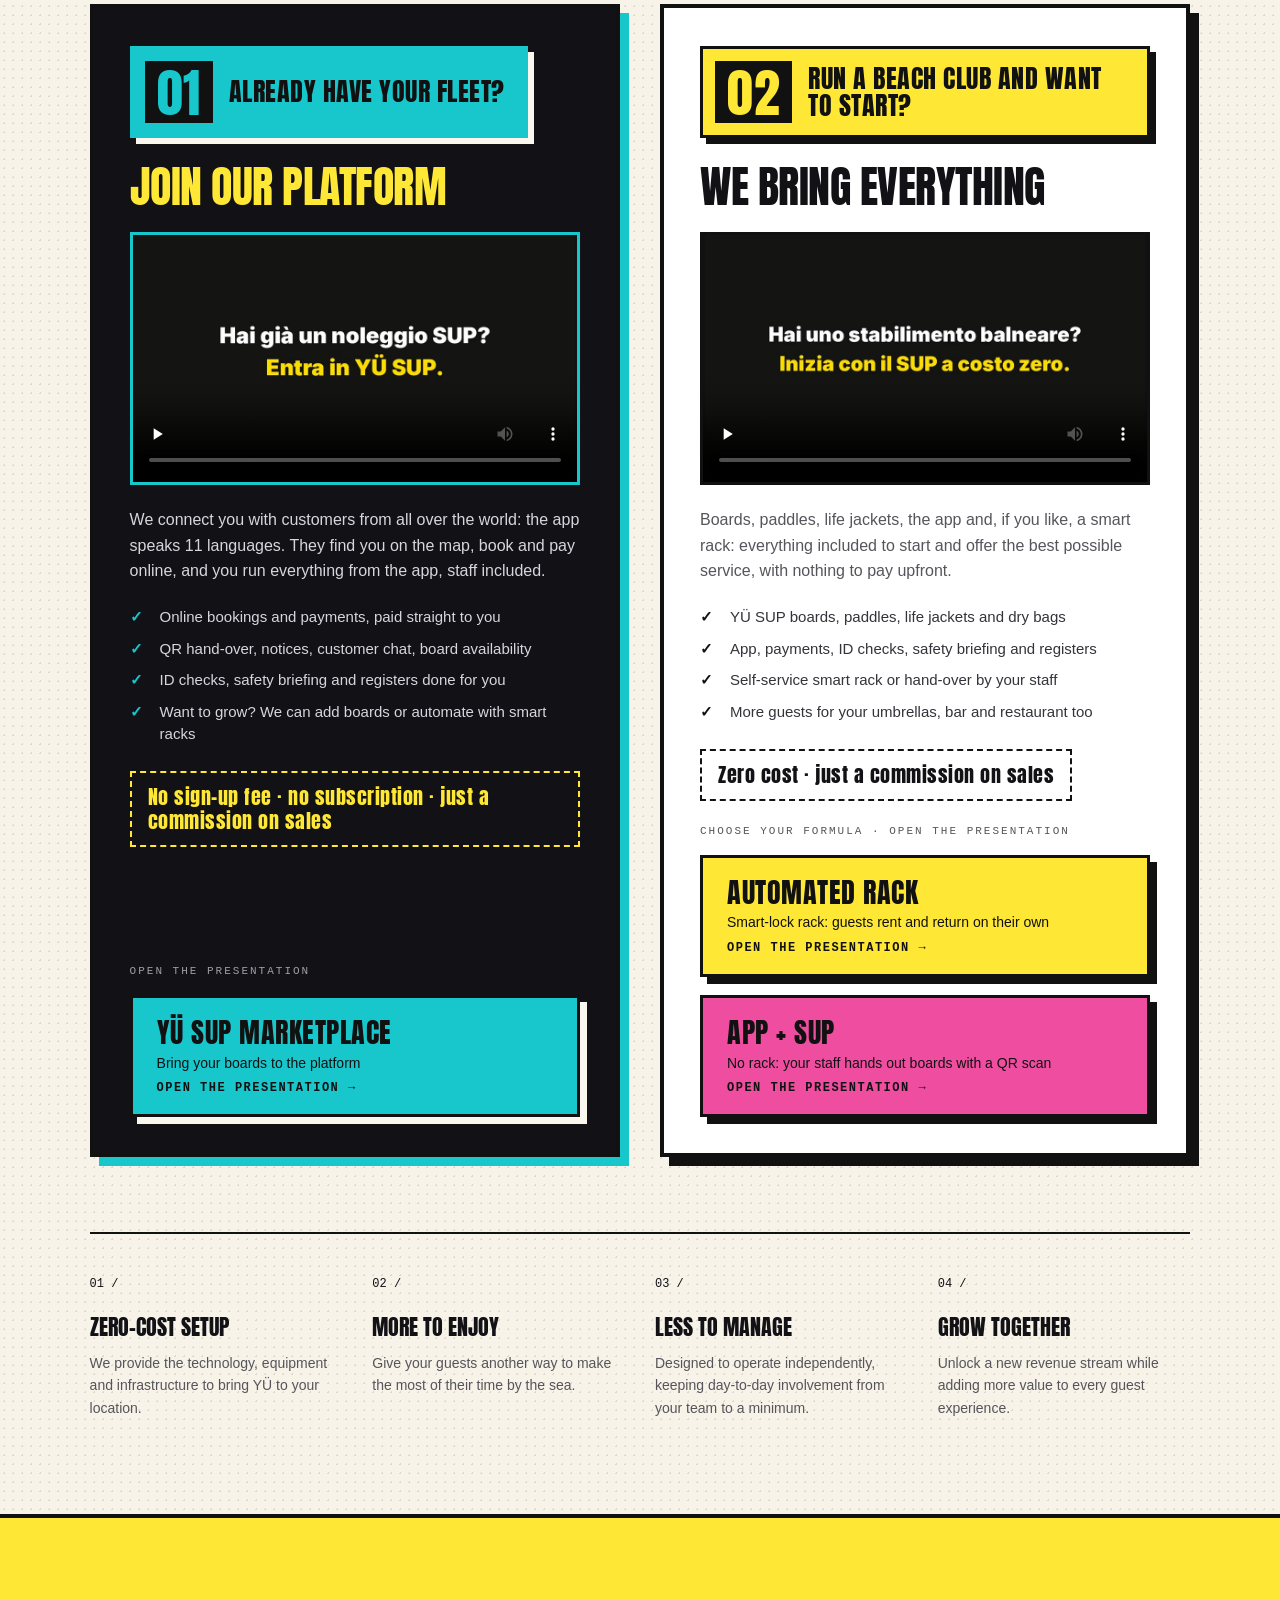
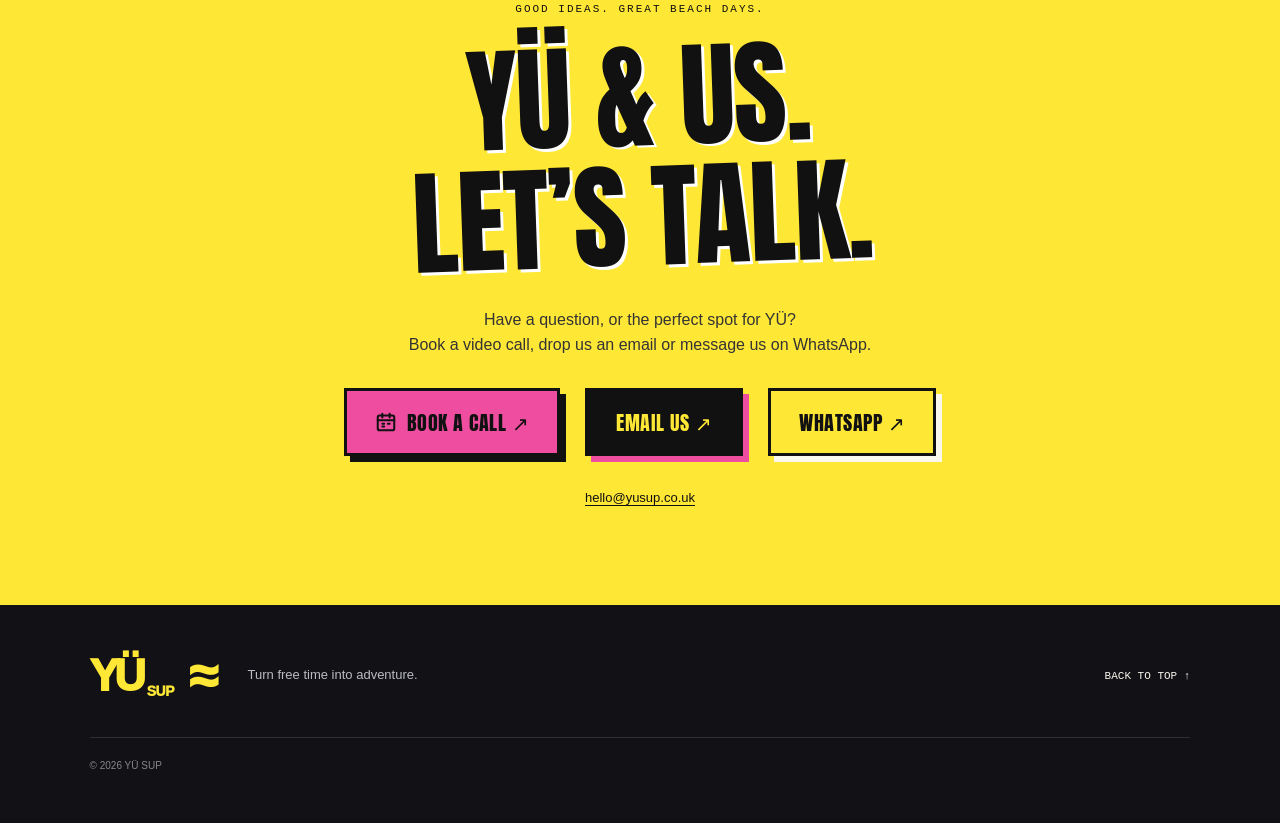
==== commit 33daea7d: "Partners: remove 'La formula' from the presentation label Co-Authored-By: Claude Opus 5.5 <noreply@a" ====
--- a/partners.html
+++ b/partners.html
@@ -3,6 +3,6 @@
 <header><a class="brand" href="index.html" aria-label="YÜ SUP home">YÜ<span>SUP</span><i>≈</i></a><nav id="nav"><div class="dd"><button class="dd-btn" type="button" aria-haspopup="true"><span data-it="Scopri">Discover</span> <i>▾</i></button><div class="dd-menu"><a href="index.html#story" data-it="L’idea">The idea</a><a href="index.html#how" data-it="Come funziona">How it works</a><a href="index.html#safety" data-it="Sicurezza">Safety</a><a href="index.html#faq" data-it="FAQ">FAQ</a></div></div><a href="partners.html" aria-current="page" data-it="Partnership">Partnership</a><a class="small-button" href="#contact" data-it="CONTATTACI ↗">LET’S TALK ↗</a></nav><div class="controls"><button id="lang" aria-label="Switch to Italian">EN <span>/ IT</span></button><button id="menu" aria-label="Open menu" aria-expanded="false">☰</button></div></header>
 <main id="main"><section class="page-hero"><div class="hero-copy"><div class="eyebrow" data-it="PER I NOSTRI PARTNER SUL MARE">FOR OUR SEASIDE PARTNERS</div><h1><span data-it="IL TUO LIDO.">YOUR BEACH.</span><br><em data-it="LA NOSTRA TECNOLOGIA.">OUR TECH.</em></h1><p data-it="Una postazione SUP self-service nel tuo stabilimento, senza costi di installazione e con una nuova fonte di ricavi.">A self-service SUP station at your beach club, with zero setup cost and a new revenue stream.</p><div class="hero-ctas"><a class="button" href="#contact" data-it="DIVENTA PARTNER ↗">BECOME A PARTNER ↗</a><a class="button ghost" href="https://calendar.app.google/bmSpFPBZmpLyNY2g7" target="_blank" rel="noopener"><svg class="ico" viewBox="0 0 24 24" aria-hidden="true" fill="none" stroke="currentColor" stroke-width="2.2" stroke-linecap="round"><rect x="3" y="5" width="18" height="16" rx="2"/><path d="M3 10h18M8 3v4M16 3v4"/><path d="M8 14h2M14 14h2M8 17h2"/></svg><span data-it="PRENOTA UNA CHIAMATA ↗">BOOK A CALL ↗</span></a></div><p class="cta-note" data-it="Una videochiamata Google Meet veloce per conoscerci e parlare della tua location.">A quick Google Meet video call to get to know each other and talk about your location.</p></div></section>
 <div class="ticker"><div>YOUR BEACH ★ OUR TECHNOLOGY ★ GROW TOGETHER ★ YÜ DO YÜ ★ YOUR BEACH ★ OUR TECHNOLOGY ★ GROW TOGETHER ★ YÜ DO YÜ ★</div></div>
-<section id="partners" class="partners cream"><div class="section-label" data-it="PARTNERSHIP">BETTER TOGETHER</div><div class="partner-grid"><figure class="comic partner-art"><img src="./assets/original-7.png" alt="YÜ partnering with a beach club"><figcaption data-it="IL TUO LIDO. LA NOSTRA TECNOLOGIA.">YOUR BEACH. OUR TECHNOLOGY.</figcaption></figure><div><span class="eyebrow" data-it="PER I NOSTRI PARTNER SUL MARE">FOR OUR SEASIDE PARTNERS</span><h2 data-it="FACCIAMO<br>ONDE. INSIEME.">LET’S MAKE<br>WAVES. TOGETHER.</h2><p data-it="Che tu abbia già le tue tavole o voglia iniziare da zero, YÜ SUP ti porta i clienti e fa il lavoro pesante: prenotazioni, pagamenti, documenti e registri. Nessun costo fisso, solo una commissione sulle vendite.">Whether you already run your own boards or want to start from scratch, YÜ SUP brings you the customers and does the heavy lifting: bookings, payments, ID checks and registers. No fixed costs, just a commission on sales.</p><p class="paths-jump"><a href="#have" data-it="HO GIÀ LA MIA FLOTTA ↓">I ALREADY HAVE BOARDS ↓</a><a href="#start" data-it="VOGLIO INIZIARE ↓">I WANT TO START ↓</a></p></div></div><div class="paths"><article id="have" class="path have"><span class="path-tag"><b>01</b><span data-it="HAI GIÀ LA TUA FLOTTA?">ALREADY HAVE YOUR FLEET?</span></span><h3 data-it="ENTRA NELLA NOSTRA PIATTAFORMA">JOIN OUR PLATFORM</h3><video class="path-video" controls preload="none" playsinline poster="./assets/video/poster-A.jpg" src="./assets/video/yusup-marketplace.mp4"></video><p data-it="Ti connettiamo con clienti di tutto il mondo: l’app parla 11 lingue. Ti trovano sulla mappa, prenotano e pagano online, e tu gestisci tutto dall’app, anche con il tuo staff.">We connect you with customers from all over the world: the app speaks 11 languages. They find you on the map, book and pay online, and you run everything from the app, staff included.</p><ul class="ticks"><li data-it="Prenotazioni e pagamenti online, incassi direttamente tuoi">Online bookings and payments, paid straight to you</li><li data-it="Consegna con QR, avvisi, chat con i clienti, disponibilità delle tavole">QR hand-over, notices, customer chat, board availability</li><li data-it="Verifica documenti, briefing di sicurezza e registri automatici">ID checks, safety briefing and registers done for you</li><li data-it="Vuoi crescere? Ampliamo la flotta o la automatizziamo con le rastrelliere smart">Want to grow? We can add boards or automate with smart racks</li></ul><div class="price-line" data-it="Nessun costo di registrazione · nessun abbonamento · solo una commissione sulle vendite">No sign-up fee · no subscription · just a commission on sales</div><div class="formulas"><span class="formulas-label" data-it="LA FORMULA · APRI LA PRESENTAZIONE">THE FORMULA · OPEN THE PRESENTATION</span><a class="formula market" href="./formule/formula-marketplace.html" target="_blank" rel="noopener"><span><b data-it="MARKETPLACE YÜ SUP">YÜ SUP MARKETPLACE</b><small data-it="Porta le tue tavole sulla piattaforma">Bring your boards to the platform</small><em data-it="APRI LA PRESENTAZIONE →">OPEN THE PRESENTATION →</em></span></a></div></article><article id="start" class="path start"><span class="path-tag"><b>02</b><span data-it="HAI UNO STABILIMENTO E VUOI ENTRARE NEL BUSINESS?">RUN A BEACH CLUB AND WANT TO START?</span></span><h3 data-it="TI DIAMO TUTTO INCLUSO">WE BRING EVERYTHING</h3><video class="path-video" controls preload="none" playsinline poster="./assets/video/poster-B.jpg" src="./assets/video/yusup-formule.mp4"></video><p data-it="Tavole, pagaie, giubbotti, app e, se vuoi, la rastrelliera smart: tutto incluso per iniziare e offrire il miglior servizio possibile, senza anticipare nulla.">Boards, paddles, life jackets, the app and, if you like, a smart rack: everything included to start and offer the best possible service, with nothing to pay upfront.</p><ul class="ticks"><li data-it="Tavole, pagaie, giubbotti e sacche stagne YÜ SUP">YÜ SUP boards, paddles, life jackets and dry bags</li><li data-it="App, pagamenti, verifica documenti, briefing e registri">App, payments, ID checks, safety briefing and registers</li><li data-it="Rastrelliera smart self-service o consegna con il tuo staff">Self-service smart rack or hand-over by your staff</li><li data-it="Più clienti anche per ombrelloni, bar e ristorante">More guests for your umbrellas, bar and restaurant too</li></ul><div class="price-line" data-it="Costo zero · solo una commissione sulle vendite">Zero cost · just a commission on sales</div><div class="formulas"><span class="formulas-label" data-it="SCEGLI LA MODALITÀ · APRI LA PRESENTAZIONE">CHOOSE YOUR FORMULA · OPEN THE PRESENTATION</span><a class="formula rack" href="./formule/formula-rastrelliera.html" target="_blank" rel="noopener"><span><b data-it="RASTRELLIERA AUTOMATIZZATA">AUTOMATED RACK</b><small data-it="Rastrelliera con lucchetti smart, il cliente fa tutto da solo">Smart-lock rack: guests rent and return on their own</small><em data-it="APRI LA PRESENTAZIONE →">OPEN THE PRESENTATION →</em></span></a><a class="formula app" href="./formule/formula-app-sup.html" target="_blank" rel="noopener"><span><b data-it="FORMULA APP + SUP">APP + SUP</b><small data-it="Senza rastrelliera: lo staff consegna con un QR">No rack: your staff hands out boards with a QR scan</small><em data-it="APRI LA PRESENTAZIONE →">OPEN THE PRESENTATION →</em></span></a></div></article></div><div class="benefits"><article><span>01 /</span><h3 data-it="ZERO COSTI DI INSTALLAZIONE">ZERO-COST SETUP</h3><p data-it="Forniamo tecnologia, attrezzatura e infrastruttura per portare YÜ nella tua struttura.">We provide the technology, equipment and infrastructure to bring YÜ to your location.</p></article><article><span>02 /</span><h3 data-it="PIÙ ESPERIENZE">MORE TO ENJOY</h3><p data-it="Offri ai tuoi ospiti un’esperienza in più per vivere il mare.">Give your guests another way to make the most of their time by the sea.</p></article><article><span>03 /</span><h3 data-it="MENO DA GESTIRE">LESS TO MANAGE</h3><p data-it="Un servizio progettato per ridurre al minimo l’impegno quotidiano del tuo team.">Designed to operate independently, keeping day-to-day involvement from your team to a minimum.</p></article><article><span>04 /</span><h3 data-it="CRESCIAMO INSIEME">GROW TOGETHER</h3><p data-it="Una nuova fonte di ricavi per la tua attività e più valore per i tuoi ospiti.">Unlock a new revenue stream while adding more value to every guest experience.</p></article></div></section>
+<section id="partners" class="partners cream"><div class="section-label" data-it="PARTNERSHIP">BETTER TOGETHER</div><div class="partner-grid"><figure class="comic partner-art"><img src="./assets/original-7.png" alt="YÜ partnering with a beach club"><figcaption data-it="IL TUO LIDO. LA NOSTRA TECNOLOGIA.">YOUR BEACH. OUR TECHNOLOGY.</figcaption></figure><div><span class="eyebrow" data-it="PER I NOSTRI PARTNER SUL MARE">FOR OUR SEASIDE PARTNERS</span><h2 data-it="FACCIAMO<br>ONDE. INSIEME.">LET’S MAKE<br>WAVES. TOGETHER.</h2><p data-it="Che tu abbia già le tue tavole o voglia iniziare da zero, YÜ SUP ti porta i clienti e fa il lavoro pesante: prenotazioni, pagamenti, documenti e registri. Nessun costo fisso, solo una commissione sulle vendite.">Whether you already run your own boards or want to start from scratch, YÜ SUP brings you the customers and does the heavy lifting: bookings, payments, ID checks and registers. No fixed costs, just a commission on sales.</p><p class="paths-jump"><a href="#have" data-it="HO GIÀ LA MIA FLOTTA ↓">I ALREADY HAVE BOARDS ↓</a><a href="#start" data-it="VOGLIO INIZIARE ↓">I WANT TO START ↓</a></p></div></div><div class="paths"><article id="have" class="path have"><span class="path-tag"><b>01</b><span data-it="HAI GIÀ LA TUA FLOTTA?">ALREADY HAVE YOUR FLEET?</span></span><h3 data-it="ENTRA NELLA NOSTRA PIATTAFORMA">JOIN OUR PLATFORM</h3><video class="path-video" controls preload="none" playsinline poster="./assets/video/poster-A.jpg" src="./assets/video/yusup-marketplace.mp4"></video><p data-it="Ti connettiamo con clienti di tutto il mondo: l’app parla 11 lingue. Ti trovano sulla mappa, prenotano e pagano online, e tu gestisci tutto dall’app, anche con il tuo staff.">We connect you with customers from all over the world: the app speaks 11 languages. They find you on the map, book and pay online, and you run everything from the app, staff included.</p><ul class="ticks"><li data-it="Prenotazioni e pagamenti online, incassi direttamente tuoi">Online bookings and payments, paid straight to you</li><li data-it="Consegna con QR, avvisi, chat con i clienti, disponibilità delle tavole">QR hand-over, notices, customer chat, board availability</li><li data-it="Verifica documenti, briefing di sicurezza e registri automatici">ID checks, safety briefing and registers done for you</li><li data-it="Vuoi crescere? Ampliamo la flotta o la automatizziamo con le rastrelliere smart">Want to grow? We can add boards or automate with smart racks</li></ul><div class="price-line" data-it="Nessun costo di registrazione · nessun abbonamento · solo una commissione sulle vendite">No sign-up fee · no subscription · just a commission on sales</div><div class="formulas"><span class="formulas-label" data-it="APRI LA PRESENTAZIONE">OPEN THE PRESENTATION</span><a class="formula market" href="./formule/formula-marketplace.html" target="_blank" rel="noopener"><span><b data-it="MARKETPLACE YÜ SUP">YÜ SUP MARKETPLACE</b><small data-it="Porta le tue tavole sulla piattaforma">Bring your boards to the platform</small><em data-it="APRI LA PRESENTAZIONE →">OPEN THE PRESENTATION →</em></span></a></div></article><article id="start" class="path start"><span class="path-tag"><b>02</b><span data-it="HAI UNO STABILIMENTO E VUOI ENTRARE NEL BUSINESS?">RUN A BEACH CLUB AND WANT TO START?</span></span><h3 data-it="TI DIAMO TUTTO INCLUSO">WE BRING EVERYTHING</h3><video class="path-video" controls preload="none" playsinline poster="./assets/video/poster-B.jpg" src="./assets/video/yusup-formule.mp4"></video><p data-it="Tavole, pagaie, giubbotti, app e, se vuoi, la rastrelliera smart: tutto incluso per iniziare e offrire il miglior servizio possibile, senza anticipare nulla.">Boards, paddles, life jackets, the app and, if you like, a smart rack: everything included to start and offer the best possible service, with nothing to pay upfront.</p><ul class="ticks"><li data-it="Tavole, pagaie, giubbotti e sacche stagne YÜ SUP">YÜ SUP boards, paddles, life jackets and dry bags</li><li data-it="App, pagamenti, verifica documenti, briefing e registri">App, payments, ID checks, safety briefing and registers</li><li data-it="Rastrelliera smart self-service o consegna con il tuo staff">Self-service smart rack or hand-over by your staff</li><li data-it="Più clienti anche per ombrelloni, bar e ristorante">More guests for your umbrellas, bar and restaurant too</li></ul><div class="price-line" data-it="Costo zero · solo una commissione sulle vendite">Zero cost · just a commission on sales</div><div class="formulas"><span class="formulas-label" data-it="SCEGLI LA MODALITÀ · APRI LA PRESENTAZIONE">CHOOSE YOUR FORMULA · OPEN THE PRESENTATION</span><a class="formula rack" href="./formule/formula-rastrelliera.html" target="_blank" rel="noopener"><span><b data-it="RASTRELLIERA AUTOMATIZZATA">AUTOMATED RACK</b><small data-it="Rastrelliera con lucchetti smart, il cliente fa tutto da solo">Smart-lock rack: guests rent and return on their own</small><em data-it="APRI LA PRESENTAZIONE →">OPEN THE PRESENTATION →</em></span></a><a class="formula app" href="./formule/formula-app-sup.html" target="_blank" rel="noopener"><span><b data-it="FORMULA APP + SUP">APP + SUP</b><small data-it="Senza rastrelliera: lo staff consegna con un QR">No rack: your staff hands out boards with a QR scan</small><em data-it="APRI LA PRESENTAZIONE →">OPEN THE PRESENTATION →</em></span></a></div></article></div><div class="benefits"><article><span>01 /</span><h3 data-it="ZERO COSTI DI INSTALLAZIONE">ZERO-COST SETUP</h3><p data-it="Forniamo tecnologia, attrezzatura e infrastruttura per portare YÜ nella tua struttura.">We provide the technology, equipment and infrastructure to bring YÜ to your location.</p></article><article><span>02 /</span><h3 data-it="PIÙ ESPERIENZE">MORE TO ENJOY</h3><p data-it="Offri ai tuoi ospiti un’esperienza in più per vivere il mare.">Give your guests another way to make the most of their time by the sea.</p></article><article><span>03 /</span><h3 data-it="MENO DA GESTIRE">LESS TO MANAGE</h3><p data-it="Un servizio progettato per ridurre al minimo l’impegno quotidiano del tuo team.">Designed to operate independently, keeping day-to-day involvement from your team to a minimum.</p></article><article><span>04 /</span><h3 data-it="CRESCIAMO INSIEME">GROW TOGETHER</h3><p data-it="Una nuova fonte di ricavi per la tua attività e più valore per i tuoi ospiti.">Unlock a new revenue stream while adding more value to every guest experience.</p></article></div></section>
 <section id="contact" class="contact"><span class="eyebrow" data-it="BELLE IDEE. BELLE GIORNATE AL MARE.">GOOD IDEAS. GREAT BEACH DAYS.</span><h2 data-it="YÜ & NOI.<br>PARLIAMONE.">YÜ & US.<br>LET’S TALK.</h2><p data-it="Hai una domanda o un posto perfetto per YÜ? Prenota una videochiamata, scrivici via email o su WhatsApp.">Have a question, or the perfect spot for YÜ?<br>Book a video call, drop us an email or message us on WhatsApp.</p><div class="contact-links"><a class="button book" href="https://calendar.app.google/bmSpFPBZmpLyNY2g7" target="_blank" rel="noopener"><svg class="ico" viewBox="0 0 24 24" aria-hidden="true" fill="none" stroke="currentColor" stroke-width="2.2" stroke-linecap="round"><rect x="3" y="5" width="18" height="16" rx="2"/><path d="M3 10h18M8 3v4M16 3v4"/><path d="M8 14h2M14 14h2M8 17h2"/></svg><span data-it="PRENOTA UNA CHIAMATA ↗">BOOK A CALL ↗</span></a><a class="button" href="mailto:hello@yusup.co.uk" data-it="SCRIVICI ↗">EMAIL US ↗</a><a class="button secondary" href="https://wa.me/393793237932" target="_blank" rel="noopener">WHATSAPP ↗</a></div><a class="email" href="mailto:hello@yusup.co.uk">hello@yusup.co.uk</a></section></main>
 <footer><a class="brand" href="index.html">YÜ<span>SUP</span><i>≈</i></a><p data-it="Trasforma il tempo libero in avventura.">Turn free time into adventure.</p><a href="#" data-it="TORNA SU ↑">BACK TO TOP ↑</a><small>© <span id="year">2026</span> YÜ SUP</small></footer><script src="./app.js?v=8"></script></body></html>
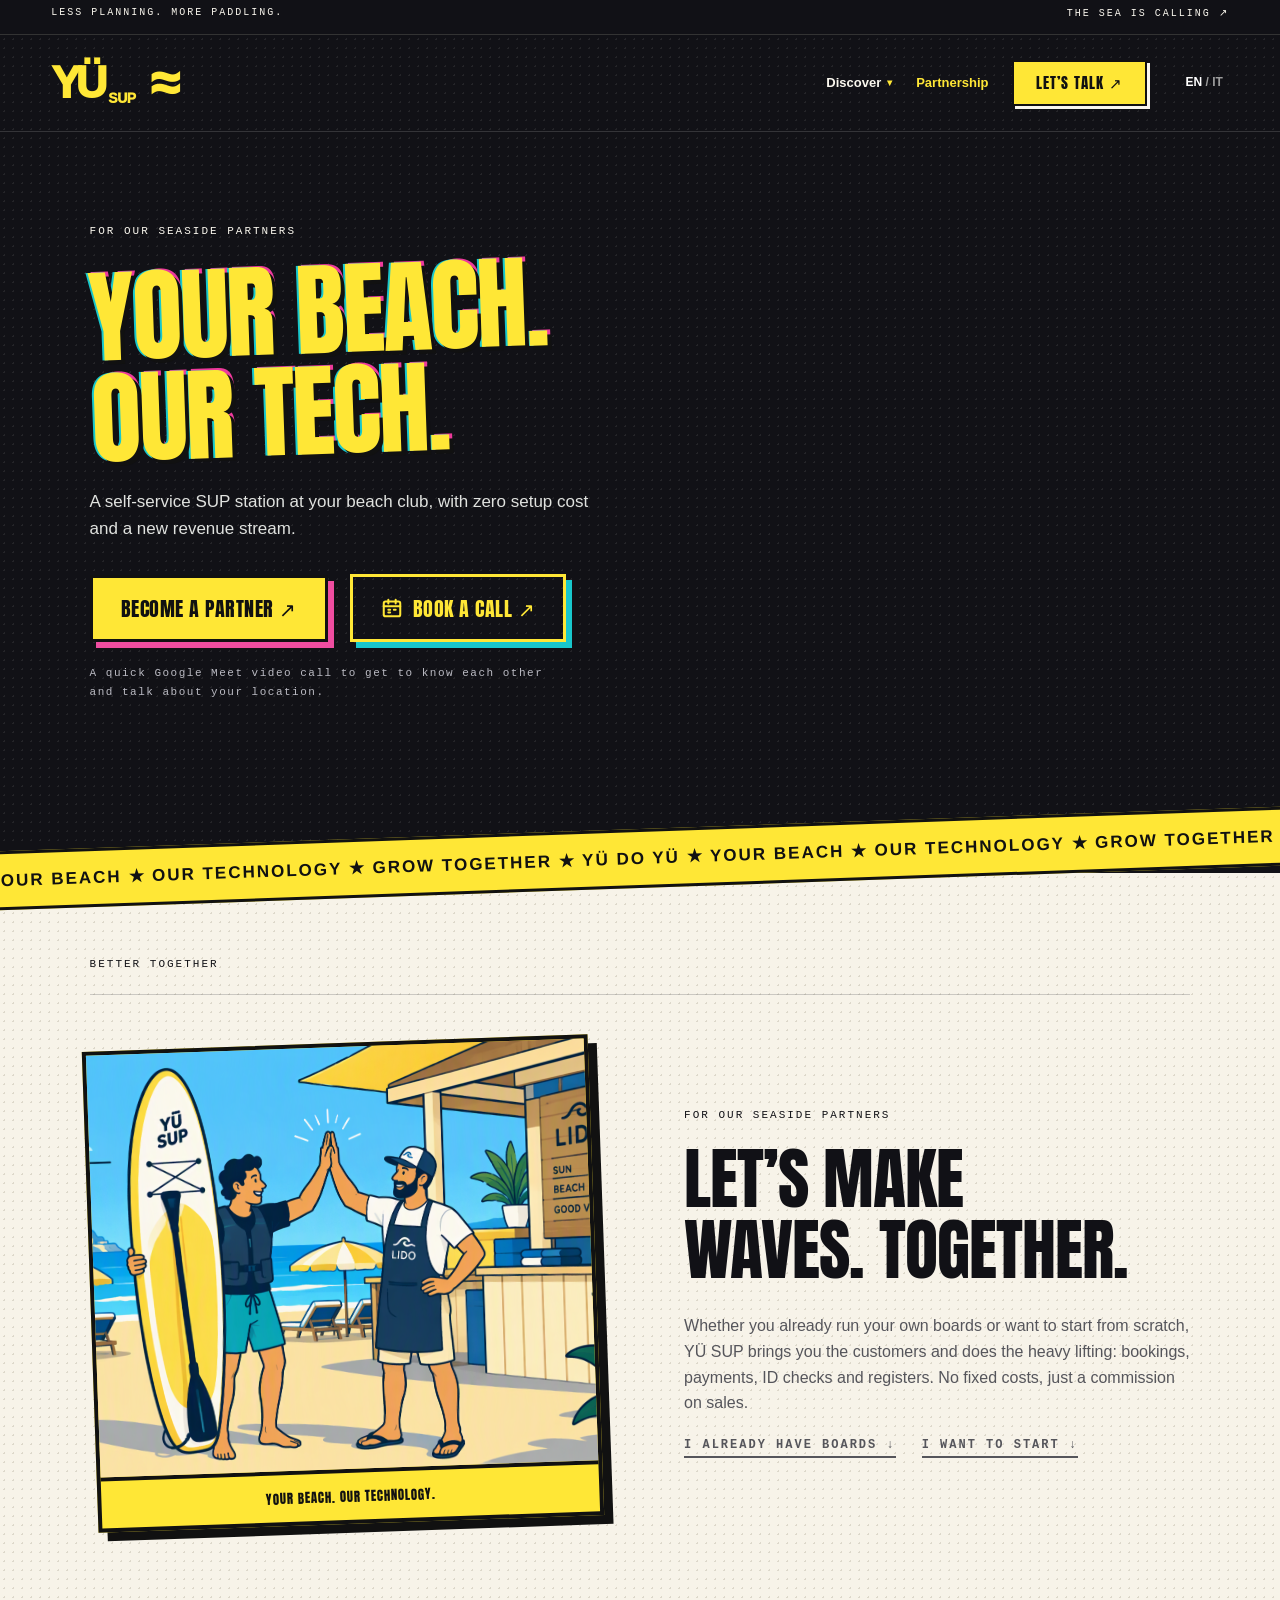
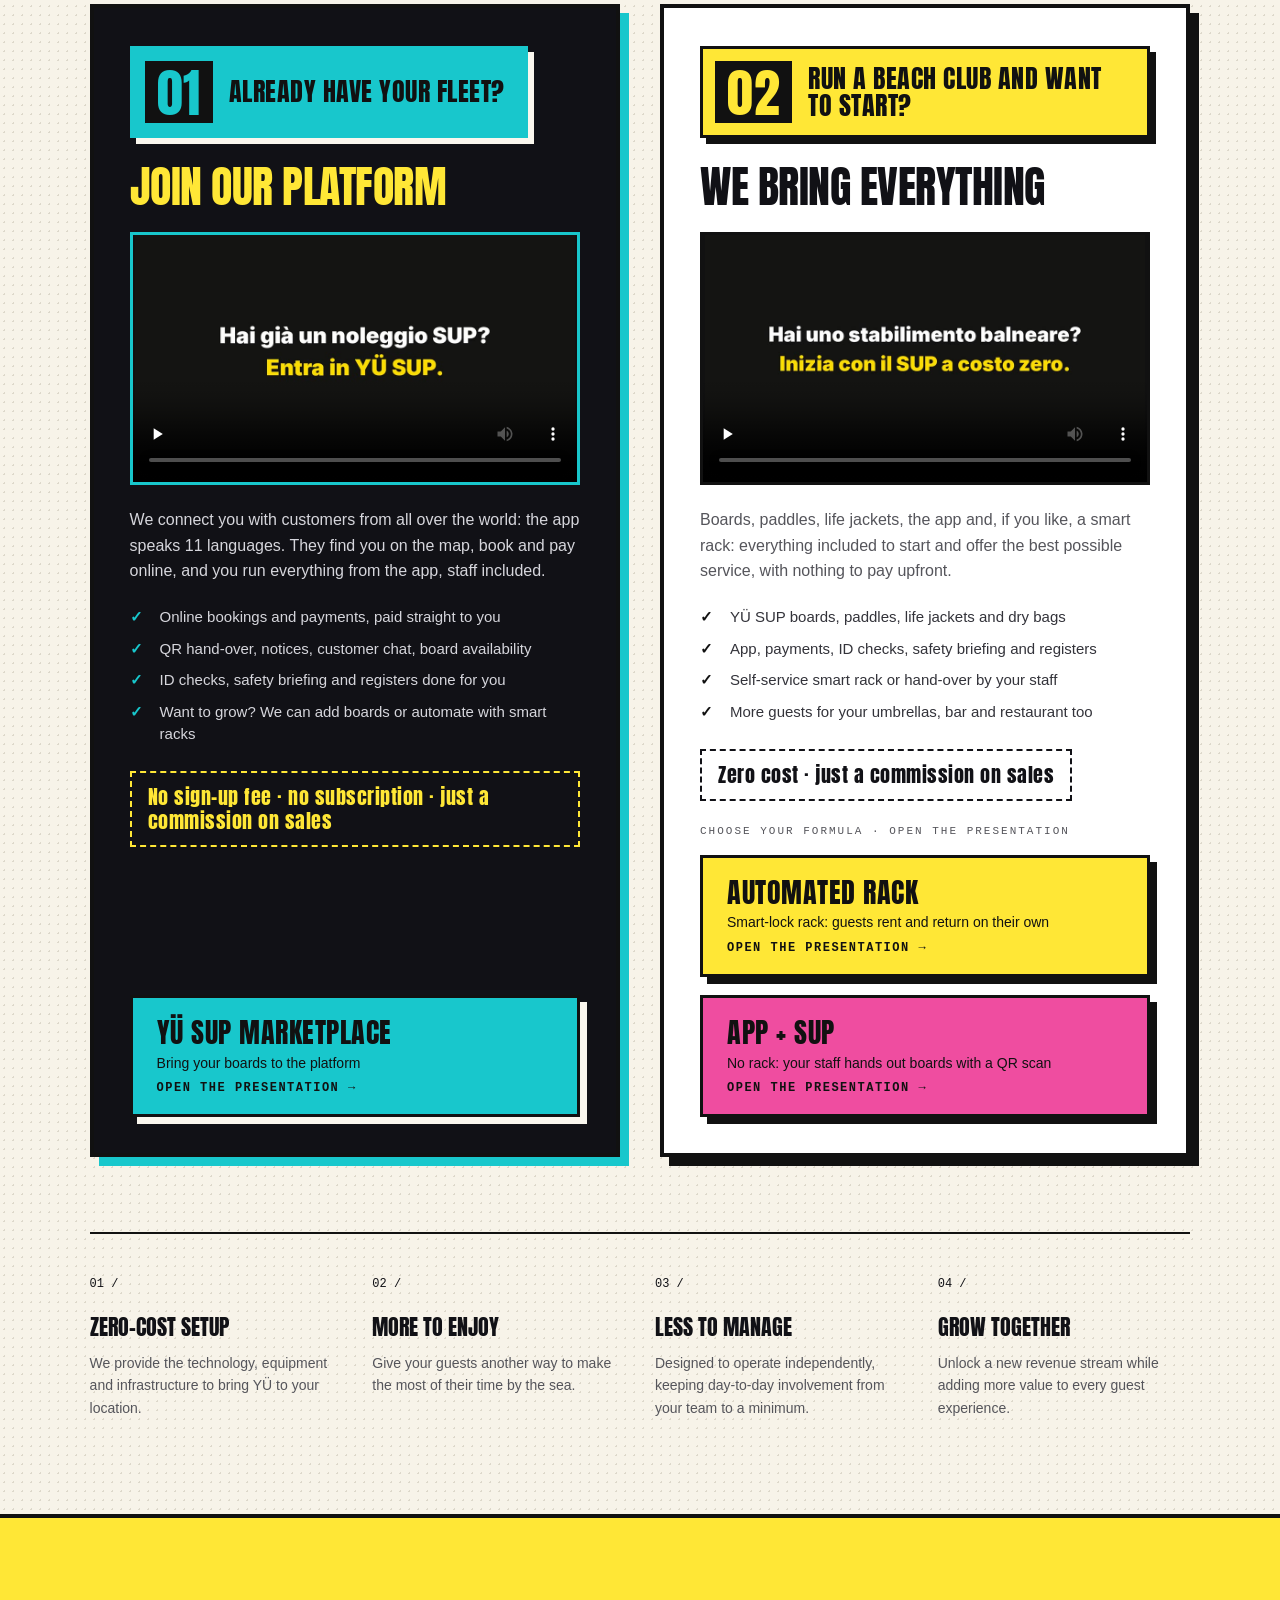
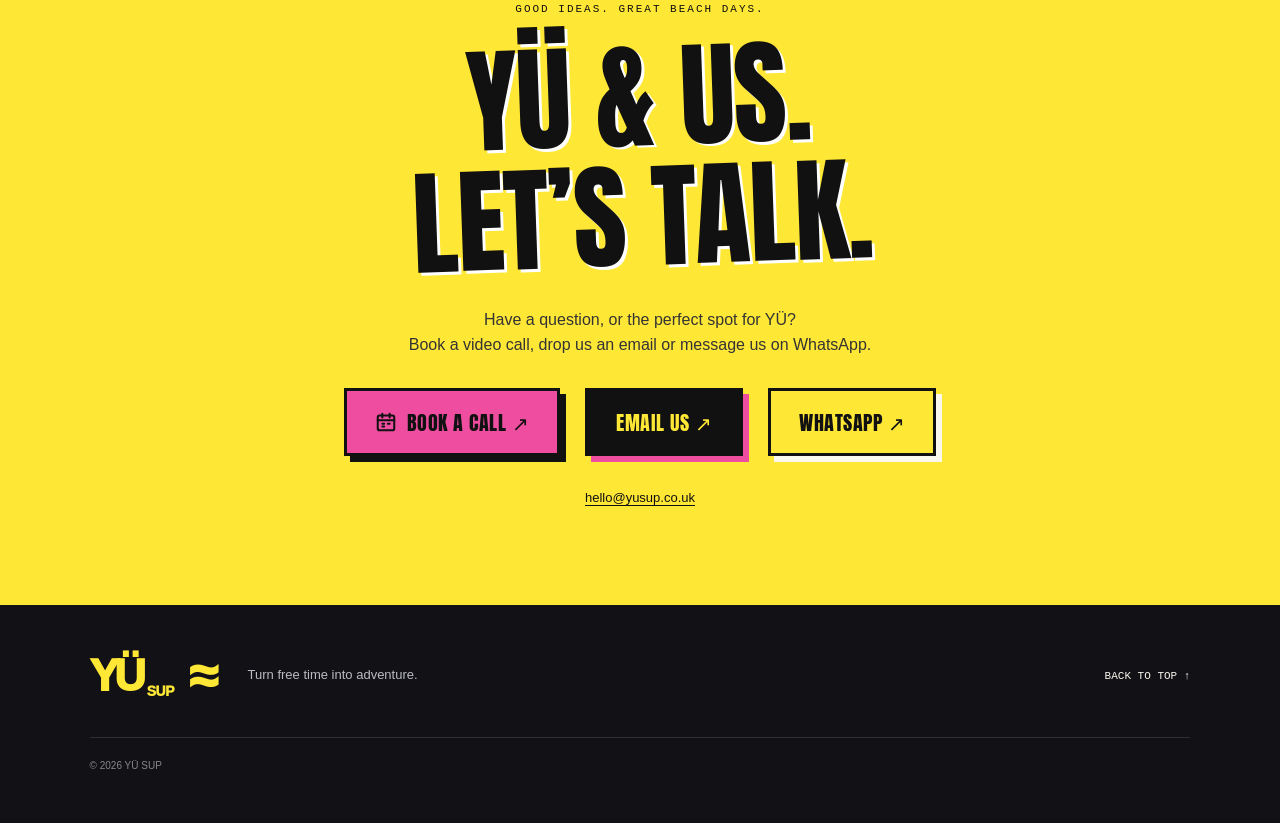
==== commit da011f99: "Partners: remove label above the marketplace presentation button Co-Authored-By: Claude Opus 5.5 <no" ====
--- a/partners.html
+++ b/partners.html
@@ -3,6 +3,6 @@
 <header><a class="brand" href="index.html" aria-label="YÜ SUP home">YÜ<span>SUP</span><i>≈</i></a><nav id="nav"><div class="dd"><button class="dd-btn" type="button" aria-haspopup="true"><span data-it="Scopri">Discover</span> <i>▾</i></button><div class="dd-menu"><a href="index.html#story" data-it="L’idea">The idea</a><a href="index.html#how" data-it="Come funziona">How it works</a><a href="index.html#safety" data-it="Sicurezza">Safety</a><a href="index.html#faq" data-it="FAQ">FAQ</a></div></div><a href="partners.html" aria-current="page" data-it="Partnership">Partnership</a><a class="small-button" href="#contact" data-it="CONTATTACI ↗">LET’S TALK ↗</a></nav><div class="controls"><button id="lang" aria-label="Switch to Italian">EN <span>/ IT</span></button><button id="menu" aria-label="Open menu" aria-expanded="false">☰</button></div></header>
 <main id="main"><section class="page-hero"><div class="hero-copy"><div class="eyebrow" data-it="PER I NOSTRI PARTNER SUL MARE">FOR OUR SEASIDE PARTNERS</div><h1><span data-it="IL TUO LIDO.">YOUR BEACH.</span><br><em data-it="LA NOSTRA TECNOLOGIA.">OUR TECH.</em></h1><p data-it="Una postazione SUP self-service nel tuo stabilimento, senza costi di installazione e con una nuova fonte di ricavi.">A self-service SUP station at your beach club, with zero setup cost and a new revenue stream.</p><div class="hero-ctas"><a class="button" href="#contact" data-it="DIVENTA PARTNER ↗">BECOME A PARTNER ↗</a><a class="button ghost" href="https://calendar.app.google/bmSpFPBZmpLyNY2g7" target="_blank" rel="noopener"><svg class="ico" viewBox="0 0 24 24" aria-hidden="true" fill="none" stroke="currentColor" stroke-width="2.2" stroke-linecap="round"><rect x="3" y="5" width="18" height="16" rx="2"/><path d="M3 10h18M8 3v4M16 3v4"/><path d="M8 14h2M14 14h2M8 17h2"/></svg><span data-it="PRENOTA UNA CHIAMATA ↗">BOOK A CALL ↗</span></a></div><p class="cta-note" data-it="Una videochiamata Google Meet veloce per conoscerci e parlare della tua location.">A quick Google Meet video call to get to know each other and talk about your location.</p></div></section>
 <div class="ticker"><div>YOUR BEACH ★ OUR TECHNOLOGY ★ GROW TOGETHER ★ YÜ DO YÜ ★ YOUR BEACH ★ OUR TECHNOLOGY ★ GROW TOGETHER ★ YÜ DO YÜ ★</div></div>
-<section id="partners" class="partners cream"><div class="section-label" data-it="PARTNERSHIP">BETTER TOGETHER</div><div class="partner-grid"><figure class="comic partner-art"><img src="./assets/original-7.png" alt="YÜ partnering with a beach club"><figcaption data-it="IL TUO LIDO. LA NOSTRA TECNOLOGIA.">YOUR BEACH. OUR TECHNOLOGY.</figcaption></figure><div><span class="eyebrow" data-it="PER I NOSTRI PARTNER SUL MARE">FOR OUR SEASIDE PARTNERS</span><h2 data-it="FACCIAMO<br>ONDE. INSIEME.">LET’S MAKE<br>WAVES. TOGETHER.</h2><p data-it="Che tu abbia già le tue tavole o voglia iniziare da zero, YÜ SUP ti porta i clienti e fa il lavoro pesante: prenotazioni, pagamenti, documenti e registri. Nessun costo fisso, solo una commissione sulle vendite.">Whether you already run your own boards or want to start from scratch, YÜ SUP brings you the customers and does the heavy lifting: bookings, payments, ID checks and registers. No fixed costs, just a commission on sales.</p><p class="paths-jump"><a href="#have" data-it="HO GIÀ LA MIA FLOTTA ↓">I ALREADY HAVE BOARDS ↓</a><a href="#start" data-it="VOGLIO INIZIARE ↓">I WANT TO START ↓</a></p></div></div><div class="paths"><article id="have" class="path have"><span class="path-tag"><b>01</b><span data-it="HAI GIÀ LA TUA FLOTTA?">ALREADY HAVE YOUR FLEET?</span></span><h3 data-it="ENTRA NELLA NOSTRA PIATTAFORMA">JOIN OUR PLATFORM</h3><video class="path-video" controls preload="none" playsinline poster="./assets/video/poster-A.jpg" src="./assets/video/yusup-marketplace.mp4"></video><p data-it="Ti connettiamo con clienti di tutto il mondo: l’app parla 11 lingue. Ti trovano sulla mappa, prenotano e pagano online, e tu gestisci tutto dall’app, anche con il tuo staff.">We connect you with customers from all over the world: the app speaks 11 languages. They find you on the map, book and pay online, and you run everything from the app, staff included.</p><ul class="ticks"><li data-it="Prenotazioni e pagamenti online, incassi direttamente tuoi">Online bookings and payments, paid straight to you</li><li data-it="Consegna con QR, avvisi, chat con i clienti, disponibilità delle tavole">QR hand-over, notices, customer chat, board availability</li><li data-it="Verifica documenti, briefing di sicurezza e registri automatici">ID checks, safety briefing and registers done for you</li><li data-it="Vuoi crescere? Ampliamo la flotta o la automatizziamo con le rastrelliere smart">Want to grow? We can add boards or automate with smart racks</li></ul><div class="price-line" data-it="Nessun costo di registrazione · nessun abbonamento · solo una commissione sulle vendite">No sign-up fee · no subscription · just a commission on sales</div><div class="formulas"><span class="formulas-label" data-it="APRI LA PRESENTAZIONE">OPEN THE PRESENTATION</span><a class="formula market" href="./formule/formula-marketplace.html" target="_blank" rel="noopener"><span><b data-it="MARKETPLACE YÜ SUP">YÜ SUP MARKETPLACE</b><small data-it="Porta le tue tavole sulla piattaforma">Bring your boards to the platform</small><em data-it="APRI LA PRESENTAZIONE →">OPEN THE PRESENTATION →</em></span></a></div></article><article id="start" class="path start"><span class="path-tag"><b>02</b><span data-it="HAI UNO STABILIMENTO E VUOI ENTRARE NEL BUSINESS?">RUN A BEACH CLUB AND WANT TO START?</span></span><h3 data-it="TI DIAMO TUTTO INCLUSO">WE BRING EVERYTHING</h3><video class="path-video" controls preload="none" playsinline poster="./assets/video/poster-B.jpg" src="./assets/video/yusup-formule.mp4"></video><p data-it="Tavole, pagaie, giubbotti, app e, se vuoi, la rastrelliera smart: tutto incluso per iniziare e offrire il miglior servizio possibile, senza anticipare nulla.">Boards, paddles, life jackets, the app and, if you like, a smart rack: everything included to start and offer the best possible service, with nothing to pay upfront.</p><ul class="ticks"><li data-it="Tavole, pagaie, giubbotti e sacche stagne YÜ SUP">YÜ SUP boards, paddles, life jackets and dry bags</li><li data-it="App, pagamenti, verifica documenti, briefing e registri">App, payments, ID checks, safety briefing and registers</li><li data-it="Rastrelliera smart self-service o consegna con il tuo staff">Self-service smart rack or hand-over by your staff</li><li data-it="Più clienti anche per ombrelloni, bar e ristorante">More guests for your umbrellas, bar and restaurant too</li></ul><div class="price-line" data-it="Costo zero · solo una commissione sulle vendite">Zero cost · just a commission on sales</div><div class="formulas"><span class="formulas-label" data-it="SCEGLI LA MODALITÀ · APRI LA PRESENTAZIONE">CHOOSE YOUR FORMULA · OPEN THE PRESENTATION</span><a class="formula rack" href="./formule/formula-rastrelliera.html" target="_blank" rel="noopener"><span><b data-it="RASTRELLIERA AUTOMATIZZATA">AUTOMATED RACK</b><small data-it="Rastrelliera con lucchetti smart, il cliente fa tutto da solo">Smart-lock rack: guests rent and return on their own</small><em data-it="APRI LA PRESENTAZIONE →">OPEN THE PRESENTATION →</em></span></a><a class="formula app" href="./formule/formula-app-sup.html" target="_blank" rel="noopener"><span><b data-it="FORMULA APP + SUP">APP + SUP</b><small data-it="Senza rastrelliera: lo staff consegna con un QR">No rack: your staff hands out boards with a QR scan</small><em data-it="APRI LA PRESENTAZIONE →">OPEN THE PRESENTATION →</em></span></a></div></article></div><div class="benefits"><article><span>01 /</span><h3 data-it="ZERO COSTI DI INSTALLAZIONE">ZERO-COST SETUP</h3><p data-it="Forniamo tecnologia, attrezzatura e infrastruttura per portare YÜ nella tua struttura.">We provide the technology, equipment and infrastructure to bring YÜ to your location.</p></article><article><span>02 /</span><h3 data-it="PIÙ ESPERIENZE">MORE TO ENJOY</h3><p data-it="Offri ai tuoi ospiti un’esperienza in più per vivere il mare.">Give your guests another way to make the most of their time by the sea.</p></article><article><span>03 /</span><h3 data-it="MENO DA GESTIRE">LESS TO MANAGE</h3><p data-it="Un servizio progettato per ridurre al minimo l’impegno quotidiano del tuo team.">Designed to operate independently, keeping day-to-day involvement from your team to a minimum.</p></article><article><span>04 /</span><h3 data-it="CRESCIAMO INSIEME">GROW TOGETHER</h3><p data-it="Una nuova fonte di ricavi per la tua attività e più valore per i tuoi ospiti.">Unlock a new revenue stream while adding more value to every guest experience.</p></article></div></section>
+<section id="partners" class="partners cream"><div class="section-label" data-it="PARTNERSHIP">BETTER TOGETHER</div><div class="partner-grid"><figure class="comic partner-art"><img src="./assets/original-7.png" alt="YÜ partnering with a beach club"><figcaption data-it="IL TUO LIDO. LA NOSTRA TECNOLOGIA.">YOUR BEACH. OUR TECHNOLOGY.</figcaption></figure><div><span class="eyebrow" data-it="PER I NOSTRI PARTNER SUL MARE">FOR OUR SEASIDE PARTNERS</span><h2 data-it="FACCIAMO<br>ONDE. INSIEME.">LET’S MAKE<br>WAVES. TOGETHER.</h2><p data-it="Che tu abbia già le tue tavole o voglia iniziare da zero, YÜ SUP ti porta i clienti e fa il lavoro pesante: prenotazioni, pagamenti, documenti e registri. Nessun costo fisso, solo una commissione sulle vendite.">Whether you already run your own boards or want to start from scratch, YÜ SUP brings you the customers and does the heavy lifting: bookings, payments, ID checks and registers. No fixed costs, just a commission on sales.</p><p class="paths-jump"><a href="#have" data-it="HO GIÀ LA MIA FLOTTA ↓">I ALREADY HAVE BOARDS ↓</a><a href="#start" data-it="VOGLIO INIZIARE ↓">I WANT TO START ↓</a></p></div></div><div class="paths"><article id="have" class="path have"><span class="path-tag"><b>01</b><span data-it="HAI GIÀ LA TUA FLOTTA?">ALREADY HAVE YOUR FLEET?</span></span><h3 data-it="ENTRA NELLA NOSTRA PIATTAFORMA">JOIN OUR PLATFORM</h3><video class="path-video" controls preload="none" playsinline poster="./assets/video/poster-A.jpg" src="./assets/video/yusup-marketplace.mp4"></video><p data-it="Ti connettiamo con clienti di tutto il mondo: l’app parla 11 lingue. Ti trovano sulla mappa, prenotano e pagano online, e tu gestisci tutto dall’app, anche con il tuo staff.">We connect you with customers from all over the world: the app speaks 11 languages. They find you on the map, book and pay online, and you run everything from the app, staff included.</p><ul class="ticks"><li data-it="Prenotazioni e pagamenti online, incassi direttamente tuoi">Online bookings and payments, paid straight to you</li><li data-it="Consegna con QR, avvisi, chat con i clienti, disponibilità delle tavole">QR hand-over, notices, customer chat, board availability</li><li data-it="Verifica documenti, briefing di sicurezza e registri automatici">ID checks, safety briefing and registers done for you</li><li data-it="Vuoi crescere? Ampliamo la flotta o la automatizziamo con le rastrelliere smart">Want to grow? We can add boards or automate with smart racks</li></ul><div class="price-line" data-it="Nessun costo di registrazione · nessun abbonamento · solo una commissione sulle vendite">No sign-up fee · no subscription · just a commission on sales</div><div class="formulas"><a class="formula market" href="./formule/formula-marketplace.html" target="_blank" rel="noopener"><span><b data-it="MARKETPLACE YÜ SUP">YÜ SUP MARKETPLACE</b><small data-it="Porta le tue tavole sulla piattaforma">Bring your boards to the platform</small><em data-it="APRI LA PRESENTAZIONE →">OPEN THE PRESENTATION →</em></span></a></div></article><article id="start" class="path start"><span class="path-tag"><b>02</b><span data-it="HAI UNO STABILIMENTO E VUOI ENTRARE NEL BUSINESS?">RUN A BEACH CLUB AND WANT TO START?</span></span><h3 data-it="TI DIAMO TUTTO INCLUSO">WE BRING EVERYTHING</h3><video class="path-video" controls preload="none" playsinline poster="./assets/video/poster-B.jpg" src="./assets/video/yusup-formule.mp4"></video><p data-it="Tavole, pagaie, giubbotti, app e, se vuoi, la rastrelliera smart: tutto incluso per iniziare e offrire il miglior servizio possibile, senza anticipare nulla.">Boards, paddles, life jackets, the app and, if you like, a smart rack: everything included to start and offer the best possible service, with nothing to pay upfront.</p><ul class="ticks"><li data-it="Tavole, pagaie, giubbotti e sacche stagne YÜ SUP">YÜ SUP boards, paddles, life jackets and dry bags</li><li data-it="App, pagamenti, verifica documenti, briefing e registri">App, payments, ID checks, safety briefing and registers</li><li data-it="Rastrelliera smart self-service o consegna con il tuo staff">Self-service smart rack or hand-over by your staff</li><li data-it="Più clienti anche per ombrelloni, bar e ristorante">More guests for your umbrellas, bar and restaurant too</li></ul><div class="price-line" data-it="Costo zero · solo una commissione sulle vendite">Zero cost · just a commission on sales</div><div class="formulas"><span class="formulas-label" data-it="SCEGLI LA MODALITÀ · APRI LA PRESENTAZIONE">CHOOSE YOUR FORMULA · OPEN THE PRESENTATION</span><a class="formula rack" href="./formule/formula-rastrelliera.html" target="_blank" rel="noopener"><span><b data-it="RASTRELLIERA AUTOMATIZZATA">AUTOMATED RACK</b><small data-it="Rastrelliera con lucchetti smart, il cliente fa tutto da solo">Smart-lock rack: guests rent and return on their own</small><em data-it="APRI LA PRESENTAZIONE →">OPEN THE PRESENTATION →</em></span></a><a class="formula app" href="./formule/formula-app-sup.html" target="_blank" rel="noopener"><span><b data-it="FORMULA APP + SUP">APP + SUP</b><small data-it="Senza rastrelliera: lo staff consegna con un QR">No rack: your staff hands out boards with a QR scan</small><em data-it="APRI LA PRESENTAZIONE →">OPEN THE PRESENTATION →</em></span></a></div></article></div><div class="benefits"><article><span>01 /</span><h3 data-it="ZERO COSTI DI INSTALLAZIONE">ZERO-COST SETUP</h3><p data-it="Forniamo tecnologia, attrezzatura e infrastruttura per portare YÜ nella tua struttura.">We provide the technology, equipment and infrastructure to bring YÜ to your location.</p></article><article><span>02 /</span><h3 data-it="PIÙ ESPERIENZE">MORE TO ENJOY</h3><p data-it="Offri ai tuoi ospiti un’esperienza in più per vivere il mare.">Give your guests another way to make the most of their time by the sea.</p></article><article><span>03 /</span><h3 data-it="MENO DA GESTIRE">LESS TO MANAGE</h3><p data-it="Un servizio progettato per ridurre al minimo l’impegno quotidiano del tuo team.">Designed to operate independently, keeping day-to-day involvement from your team to a minimum.</p></article><article><span>04 /</span><h3 data-it="CRESCIAMO INSIEME">GROW TOGETHER</h3><p data-it="Una nuova fonte di ricavi per la tua attività e più valore per i tuoi ospiti.">Unlock a new revenue stream while adding more value to every guest experience.</p></article></div></section>
 <section id="contact" class="contact"><span class="eyebrow" data-it="BELLE IDEE. BELLE GIORNATE AL MARE.">GOOD IDEAS. GREAT BEACH DAYS.</span><h2 data-it="YÜ & NOI.<br>PARLIAMONE.">YÜ & US.<br>LET’S TALK.</h2><p data-it="Hai una domanda o un posto perfetto per YÜ? Prenota una videochiamata, scrivici via email o su WhatsApp.">Have a question, or the perfect spot for YÜ?<br>Book a video call, drop us an email or message us on WhatsApp.</p><div class="contact-links"><a class="button book" href="https://calendar.app.google/bmSpFPBZmpLyNY2g7" target="_blank" rel="noopener"><svg class="ico" viewBox="0 0 24 24" aria-hidden="true" fill="none" stroke="currentColor" stroke-width="2.2" stroke-linecap="round"><rect x="3" y="5" width="18" height="16" rx="2"/><path d="M3 10h18M8 3v4M16 3v4"/><path d="M8 14h2M14 14h2M8 17h2"/></svg><span data-it="PRENOTA UNA CHIAMATA ↗">BOOK A CALL ↗</span></a><a class="button" href="mailto:hello@yusup.co.uk" data-it="SCRIVICI ↗">EMAIL US ↗</a><a class="button secondary" href="https://wa.me/393793237932" target="_blank" rel="noopener">WHATSAPP ↗</a></div><a class="email" href="mailto:hello@yusup.co.uk">hello@yusup.co.uk</a></section></main>
 <footer><a class="brand" href="index.html">YÜ<span>SUP</span><i>≈</i></a><p data-it="Trasforma il tempo libero in avventura.">Turn free time into adventure.</p><a href="#" data-it="TORNA SU ↑">BACK TO TOP ↑</a><small>© <span id="year">2026</span> YÜ SUP</small></footer><script src="./app.js?v=8"></script></body></html>
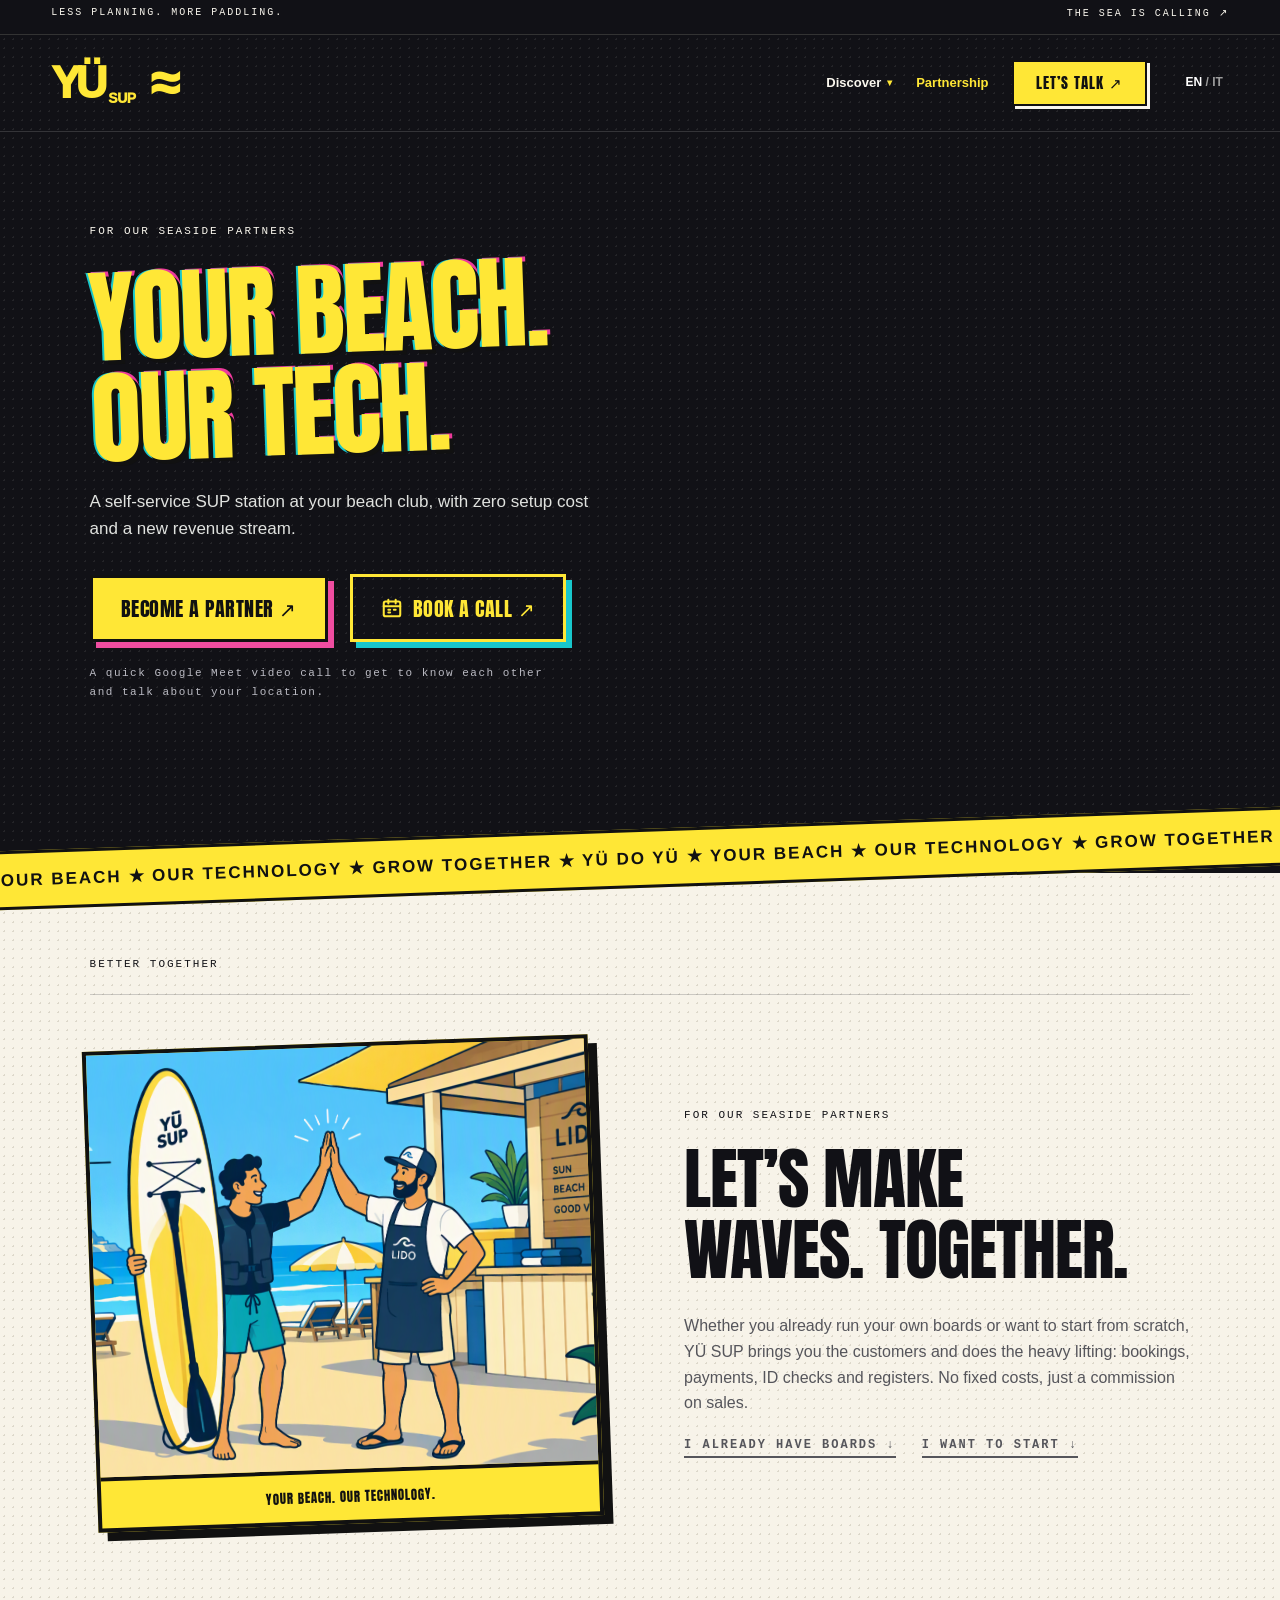
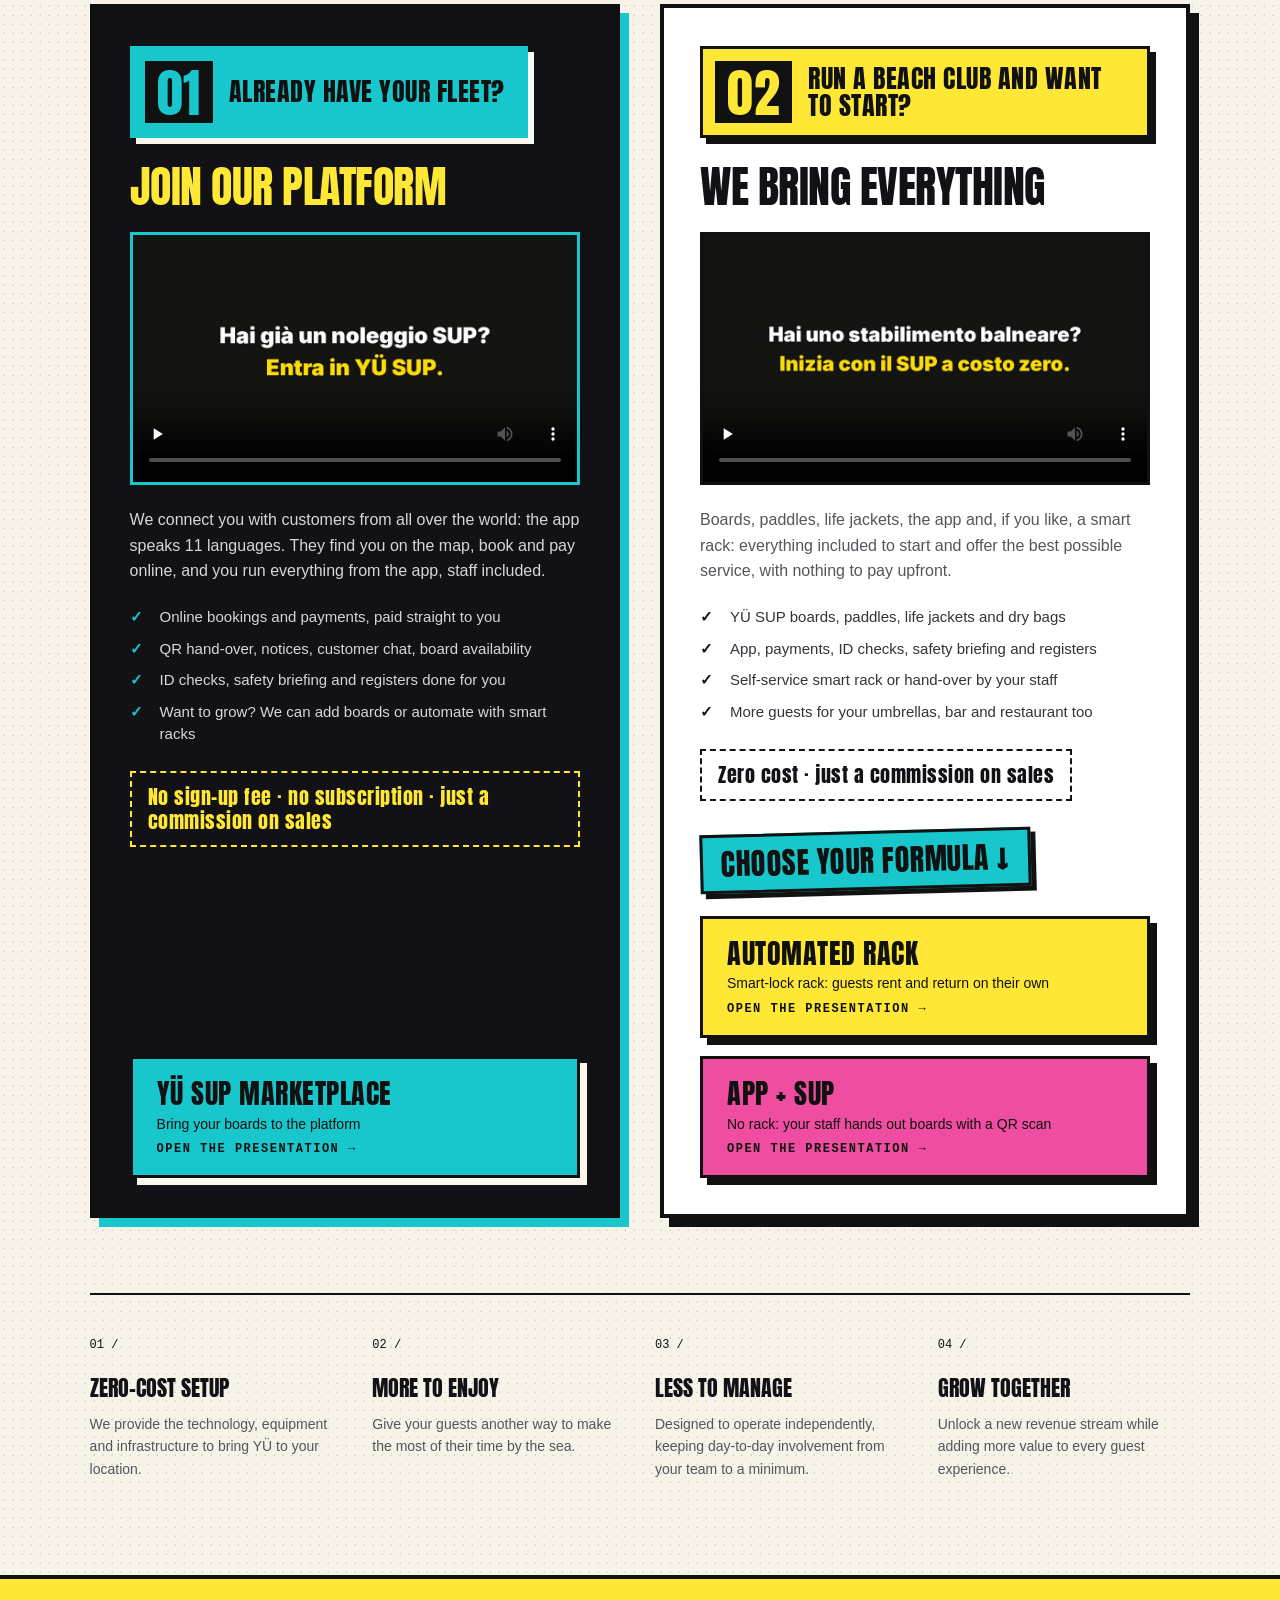
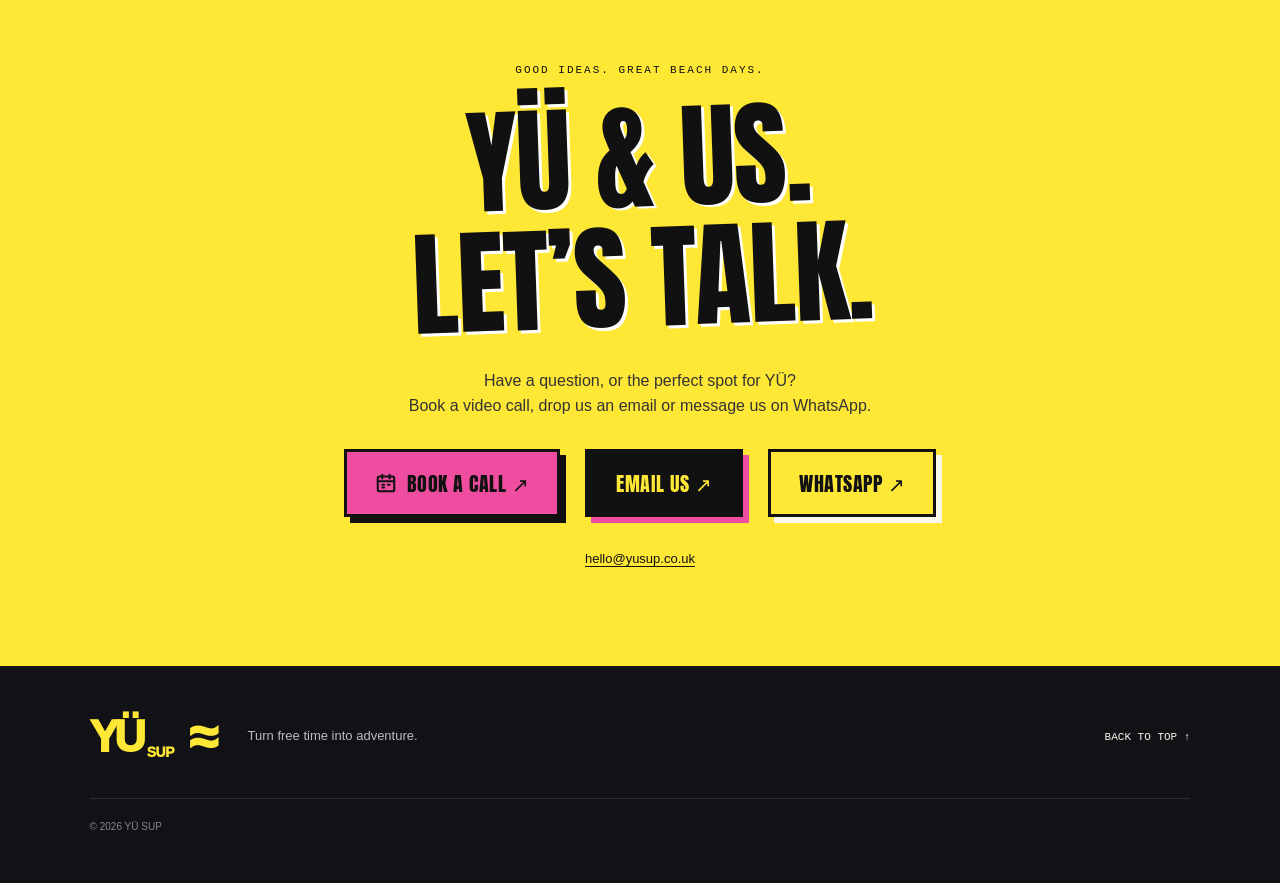
==== commit 96ae2aa1: "Partners: make 'Choose your formula' label prominent Co-Authored-By: Claude Opus 5.5 <noreply@anthro" ====
--- a/partners.html
+++ b/partners.html
@@ -1,8 +1,8 @@
-<!doctype html><html lang="en"><head><meta charset="utf-8"><meta name="viewport" content="width=device-width,initial-scale=1"><title>Partnership — YÜ SUP</title><meta name="description" content="Discover YÜ SUP. Simple, self-service paddleboarding by the sea. Find it, tap in, ride it. Explore our beach club partnerships."><link rel="stylesheet" href="./style.css?v=14"><link rel="icon" type="image/png" href="./favicon.png"></head><body>
+<!doctype html><html lang="en"><head><meta charset="utf-8"><meta name="viewport" content="width=device-width,initial-scale=1"><title>Partnership — YÜ SUP</title><meta name="description" content="Discover YÜ SUP. Simple, self-service paddleboarding by the sea. Find it, tap in, ride it. Explore our beach club partnerships."><link rel="stylesheet" href="./style.css?v=15"><link rel="icon" type="image/png" href="./favicon.png"></head><body>
 <a class="skip" href="#main">Skip to content</a><div class="topline"><span data-it="MENO PROGRAMMI. PIÙ PAGAIATE.">LESS PLANNING. MORE PADDLING.</span><span data-it="IL MARE TI CHIAMA ↗">THE SEA IS CALLING ↗</span></div>
 <header><a class="brand" href="index.html" aria-label="YÜ SUP home">YÜ<span>SUP</span><i>≈</i></a><nav id="nav"><div class="dd"><button class="dd-btn" type="button" aria-haspopup="true"><span data-it="Scopri">Discover</span> <i>▾</i></button><div class="dd-menu"><a href="index.html#story" data-it="L’idea">The idea</a><a href="index.html#how" data-it="Come funziona">How it works</a><a href="index.html#safety" data-it="Sicurezza">Safety</a><a href="index.html#faq" data-it="FAQ">FAQ</a></div></div><a href="partners.html" aria-current="page" data-it="Partnership">Partnership</a><a class="small-button" href="#contact" data-it="CONTATTACI ↗">LET’S TALK ↗</a></nav><div class="controls"><button id="lang" aria-label="Switch to Italian">EN <span>/ IT</span></button><button id="menu" aria-label="Open menu" aria-expanded="false">☰</button></div></header>
 <main id="main"><section class="page-hero"><div class="hero-copy"><div class="eyebrow" data-it="PER I NOSTRI PARTNER SUL MARE">FOR OUR SEASIDE PARTNERS</div><h1><span data-it="IL TUO LIDO.">YOUR BEACH.</span><br><em data-it="LA NOSTRA TECNOLOGIA.">OUR TECH.</em></h1><p data-it="Una postazione SUP self-service nel tuo stabilimento, senza costi di installazione e con una nuova fonte di ricavi.">A self-service SUP station at your beach club, with zero setup cost and a new revenue stream.</p><div class="hero-ctas"><a class="button" href="#contact" data-it="DIVENTA PARTNER ↗">BECOME A PARTNER ↗</a><a class="button ghost" href="https://calendar.app.google/bmSpFPBZmpLyNY2g7" target="_blank" rel="noopener"><svg class="ico" viewBox="0 0 24 24" aria-hidden="true" fill="none" stroke="currentColor" stroke-width="2.2" stroke-linecap="round"><rect x="3" y="5" width="18" height="16" rx="2"/><path d="M3 10h18M8 3v4M16 3v4"/><path d="M8 14h2M14 14h2M8 17h2"/></svg><span data-it="PRENOTA UNA CHIAMATA ↗">BOOK A CALL ↗</span></a></div><p class="cta-note" data-it="Una videochiamata Google Meet veloce per conoscerci e parlare della tua location.">A quick Google Meet video call to get to know each other and talk about your location.</p></div></section>
 <div class="ticker"><div>YOUR BEACH ★ OUR TECHNOLOGY ★ GROW TOGETHER ★ YÜ DO YÜ ★ YOUR BEACH ★ OUR TECHNOLOGY ★ GROW TOGETHER ★ YÜ DO YÜ ★</div></div>
-<section id="partners" class="partners cream"><div class="section-label" data-it="PARTNERSHIP">BETTER TOGETHER</div><div class="partner-grid"><figure class="comic partner-art"><img src="./assets/original-7.png" alt="YÜ partnering with a beach club"><figcaption data-it="IL TUO LIDO. LA NOSTRA TECNOLOGIA.">YOUR BEACH. OUR TECHNOLOGY.</figcaption></figure><div><span class="eyebrow" data-it="PER I NOSTRI PARTNER SUL MARE">FOR OUR SEASIDE PARTNERS</span><h2 data-it="FACCIAMO<br>ONDE. INSIEME.">LET’S MAKE<br>WAVES. TOGETHER.</h2><p data-it="Che tu abbia già le tue tavole o voglia iniziare da zero, YÜ SUP ti porta i clienti e fa il lavoro pesante: prenotazioni, pagamenti, documenti e registri. Nessun costo fisso, solo una commissione sulle vendite.">Whether you already run your own boards or want to start from scratch, YÜ SUP brings you the customers and does the heavy lifting: bookings, payments, ID checks and registers. No fixed costs, just a commission on sales.</p><p class="paths-jump"><a href="#have" data-it="HO GIÀ LA MIA FLOTTA ↓">I ALREADY HAVE BOARDS ↓</a><a href="#start" data-it="VOGLIO INIZIARE ↓">I WANT TO START ↓</a></p></div></div><div class="paths"><article id="have" class="path have"><span class="path-tag"><b>01</b><span data-it="HAI GIÀ LA TUA FLOTTA?">ALREADY HAVE YOUR FLEET?</span></span><h3 data-it="ENTRA NELLA NOSTRA PIATTAFORMA">JOIN OUR PLATFORM</h3><video class="path-video" controls preload="none" playsinline poster="./assets/video/poster-A.jpg" src="./assets/video/yusup-marketplace.mp4"></video><p data-it="Ti connettiamo con clienti di tutto il mondo: l’app parla 11 lingue. Ti trovano sulla mappa, prenotano e pagano online, e tu gestisci tutto dall’app, anche con il tuo staff.">We connect you with customers from all over the world: the app speaks 11 languages. They find you on the map, book and pay online, and you run everything from the app, staff included.</p><ul class="ticks"><li data-it="Prenotazioni e pagamenti online, incassi direttamente tuoi">Online bookings and payments, paid straight to you</li><li data-it="Consegna con QR, avvisi, chat con i clienti, disponibilità delle tavole">QR hand-over, notices, customer chat, board availability</li><li data-it="Verifica documenti, briefing di sicurezza e registri automatici">ID checks, safety briefing and registers done for you</li><li data-it="Vuoi crescere? Ampliamo la flotta o la automatizziamo con le rastrelliere smart">Want to grow? We can add boards or automate with smart racks</li></ul><div class="price-line" data-it="Nessun costo di registrazione · nessun abbonamento · solo una commissione sulle vendite">No sign-up fee · no subscription · just a commission on sales</div><div class="formulas"><a class="formula market" href="./formule/formula-marketplace.html" target="_blank" rel="noopener"><span><b data-it="MARKETPLACE YÜ SUP">YÜ SUP MARKETPLACE</b><small data-it="Porta le tue tavole sulla piattaforma">Bring your boards to the platform</small><em data-it="APRI LA PRESENTAZIONE →">OPEN THE PRESENTATION →</em></span></a></div></article><article id="start" class="path start"><span class="path-tag"><b>02</b><span data-it="HAI UNO STABILIMENTO E VUOI ENTRARE NEL BUSINESS?">RUN A BEACH CLUB AND WANT TO START?</span></span><h3 data-it="TI DIAMO TUTTO INCLUSO">WE BRING EVERYTHING</h3><video class="path-video" controls preload="none" playsinline poster="./assets/video/poster-B.jpg" src="./assets/video/yusup-formule.mp4"></video><p data-it="Tavole, pagaie, giubbotti, app e, se vuoi, la rastrelliera smart: tutto incluso per iniziare e offrire il miglior servizio possibile, senza anticipare nulla.">Boards, paddles, life jackets, the app and, if you like, a smart rack: everything included to start and offer the best possible service, with nothing to pay upfront.</p><ul class="ticks"><li data-it="Tavole, pagaie, giubbotti e sacche stagne YÜ SUP">YÜ SUP boards, paddles, life jackets and dry bags</li><li data-it="App, pagamenti, verifica documenti, briefing e registri">App, payments, ID checks, safety briefing and registers</li><li data-it="Rastrelliera smart self-service o consegna con il tuo staff">Self-service smart rack or hand-over by your staff</li><li data-it="Più clienti anche per ombrelloni, bar e ristorante">More guests for your umbrellas, bar and restaurant too</li></ul><div class="price-line" data-it="Costo zero · solo una commissione sulle vendite">Zero cost · just a commission on sales</div><div class="formulas"><span class="formulas-label" data-it="SCEGLI LA MODALITÀ · APRI LA PRESENTAZIONE">CHOOSE YOUR FORMULA · OPEN THE PRESENTATION</span><a class="formula rack" href="./formule/formula-rastrelliera.html" target="_blank" rel="noopener"><span><b data-it="RASTRELLIERA AUTOMATIZZATA">AUTOMATED RACK</b><small data-it="Rastrelliera con lucchetti smart, il cliente fa tutto da solo">Smart-lock rack: guests rent and return on their own</small><em data-it="APRI LA PRESENTAZIONE →">OPEN THE PRESENTATION →</em></span></a><a class="formula app" href="./formule/formula-app-sup.html" target="_blank" rel="noopener"><span><b data-it="FORMULA APP + SUP">APP + SUP</b><small data-it="Senza rastrelliera: lo staff consegna con un QR">No rack: your staff hands out boards with a QR scan</small><em data-it="APRI LA PRESENTAZIONE →">OPEN THE PRESENTATION →</em></span></a></div></article></div><div class="benefits"><article><span>01 /</span><h3 data-it="ZERO COSTI DI INSTALLAZIONE">ZERO-COST SETUP</h3><p data-it="Forniamo tecnologia, attrezzatura e infrastruttura per portare YÜ nella tua struttura.">We provide the technology, equipment and infrastructure to bring YÜ to your location.</p></article><article><span>02 /</span><h3 data-it="PIÙ ESPERIENZE">MORE TO ENJOY</h3><p data-it="Offri ai tuoi ospiti un’esperienza in più per vivere il mare.">Give your guests another way to make the most of their time by the sea.</p></article><article><span>03 /</span><h3 data-it="MENO DA GESTIRE">LESS TO MANAGE</h3><p data-it="Un servizio progettato per ridurre al minimo l’impegno quotidiano del tuo team.">Designed to operate independently, keeping day-to-day involvement from your team to a minimum.</p></article><article><span>04 /</span><h3 data-it="CRESCIAMO INSIEME">GROW TOGETHER</h3><p data-it="Una nuova fonte di ricavi per la tua attività e più valore per i tuoi ospiti.">Unlock a new revenue stream while adding more value to every guest experience.</p></article></div></section>
+<section id="partners" class="partners cream"><div class="section-label" data-it="PARTNERSHIP">BETTER TOGETHER</div><div class="partner-grid"><figure class="comic partner-art"><img src="./assets/original-7.png" alt="YÜ partnering with a beach club"><figcaption data-it="IL TUO LIDO. LA NOSTRA TECNOLOGIA.">YOUR BEACH. OUR TECHNOLOGY.</figcaption></figure><div><span class="eyebrow" data-it="PER I NOSTRI PARTNER SUL MARE">FOR OUR SEASIDE PARTNERS</span><h2 data-it="FACCIAMO<br>ONDE. INSIEME.">LET’S MAKE<br>WAVES. TOGETHER.</h2><p data-it="Che tu abbia già le tue tavole o voglia iniziare da zero, YÜ SUP ti porta i clienti e fa il lavoro pesante: prenotazioni, pagamenti, documenti e registri. Nessun costo fisso, solo una commissione sulle vendite.">Whether you already run your own boards or want to start from scratch, YÜ SUP brings you the customers and does the heavy lifting: bookings, payments, ID checks and registers. No fixed costs, just a commission on sales.</p><p class="paths-jump"><a href="#have" data-it="HO GIÀ LA MIA FLOTTA ↓">I ALREADY HAVE BOARDS ↓</a><a href="#start" data-it="VOGLIO INIZIARE ↓">I WANT TO START ↓</a></p></div></div><div class="paths"><article id="have" class="path have"><span class="path-tag"><b>01</b><span data-it="HAI GIÀ LA TUA FLOTTA?">ALREADY HAVE YOUR FLEET?</span></span><h3 data-it="ENTRA NELLA NOSTRA PIATTAFORMA">JOIN OUR PLATFORM</h3><video class="path-video" controls preload="none" playsinline poster="./assets/video/poster-A.jpg" src="./assets/video/yusup-marketplace.mp4"></video><p data-it="Ti connettiamo con clienti di tutto il mondo: l’app parla 11 lingue. Ti trovano sulla mappa, prenotano e pagano online, e tu gestisci tutto dall’app, anche con il tuo staff.">We connect you with customers from all over the world: the app speaks 11 languages. They find you on the map, book and pay online, and you run everything from the app, staff included.</p><ul class="ticks"><li data-it="Prenotazioni e pagamenti online, incassi direttamente tuoi">Online bookings and payments, paid straight to you</li><li data-it="Consegna con QR, avvisi, chat con i clienti, disponibilità delle tavole">QR hand-over, notices, customer chat, board availability</li><li data-it="Verifica documenti, briefing di sicurezza e registri automatici">ID checks, safety briefing and registers done for you</li><li data-it="Vuoi crescere? Ampliamo la flotta o la automatizziamo con le rastrelliere smart">Want to grow? We can add boards or automate with smart racks</li></ul><div class="price-line" data-it="Nessun costo di registrazione · nessun abbonamento · solo una commissione sulle vendite">No sign-up fee · no subscription · just a commission on sales</div><div class="formulas"><a class="formula market" href="./formule/formula-marketplace.html" target="_blank" rel="noopener"><span><b data-it="MARKETPLACE YÜ SUP">YÜ SUP MARKETPLACE</b><small data-it="Porta le tue tavole sulla piattaforma">Bring your boards to the platform</small><em data-it="APRI LA PRESENTAZIONE →">OPEN THE PRESENTATION →</em></span></a></div></article><article id="start" class="path start"><span class="path-tag"><b>02</b><span data-it="HAI UNO STABILIMENTO E VUOI ENTRARE NEL BUSINESS?">RUN A BEACH CLUB AND WANT TO START?</span></span><h3 data-it="TI DIAMO TUTTO INCLUSO">WE BRING EVERYTHING</h3><video class="path-video" controls preload="none" playsinline poster="./assets/video/poster-B.jpg" src="./assets/video/yusup-formule.mp4"></video><p data-it="Tavole, pagaie, giubbotti, app e, se vuoi, la rastrelliera smart: tutto incluso per iniziare e offrire il miglior servizio possibile, senza anticipare nulla.">Boards, paddles, life jackets, the app and, if you like, a smart rack: everything included to start and offer the best possible service, with nothing to pay upfront.</p><ul class="ticks"><li data-it="Tavole, pagaie, giubbotti e sacche stagne YÜ SUP">YÜ SUP boards, paddles, life jackets and dry bags</li><li data-it="App, pagamenti, verifica documenti, briefing e registri">App, payments, ID checks, safety briefing and registers</li><li data-it="Rastrelliera smart self-service o consegna con il tuo staff">Self-service smart rack or hand-over by your staff</li><li data-it="Più clienti anche per ombrelloni, bar e ristorante">More guests for your umbrellas, bar and restaurant too</li></ul><div class="price-line" data-it="Costo zero · solo una commissione sulle vendite">Zero cost · just a commission on sales</div><div class="formulas"><span class="formulas-label pick" data-it="SCEGLI LA MODALITÀ ↓">CHOOSE YOUR FORMULA ↓</span><a class="formula rack" href="./formule/formula-rastrelliera.html" target="_blank" rel="noopener"><span><b data-it="RASTRELLIERA AUTOMATIZZATA">AUTOMATED RACK</b><small data-it="Rastrelliera con lucchetti smart, il cliente fa tutto da solo">Smart-lock rack: guests rent and return on their own</small><em data-it="APRI LA PRESENTAZIONE →">OPEN THE PRESENTATION →</em></span></a><a class="formula app" href="./formule/formula-app-sup.html" target="_blank" rel="noopener"><span><b data-it="FORMULA APP + SUP">APP + SUP</b><small data-it="Senza rastrelliera: lo staff consegna con un QR">No rack: your staff hands out boards with a QR scan</small><em data-it="APRI LA PRESENTAZIONE →">OPEN THE PRESENTATION →</em></span></a></div></article></div><div class="benefits"><article><span>01 /</span><h3 data-it="ZERO COSTI DI INSTALLAZIONE">ZERO-COST SETUP</h3><p data-it="Forniamo tecnologia, attrezzatura e infrastruttura per portare YÜ nella tua struttura.">We provide the technology, equipment and infrastructure to bring YÜ to your location.</p></article><article><span>02 /</span><h3 data-it="PIÙ ESPERIENZE">MORE TO ENJOY</h3><p data-it="Offri ai tuoi ospiti un’esperienza in più per vivere il mare.">Give your guests another way to make the most of their time by the sea.</p></article><article><span>03 /</span><h3 data-it="MENO DA GESTIRE">LESS TO MANAGE</h3><p data-it="Un servizio progettato per ridurre al minimo l’impegno quotidiano del tuo team.">Designed to operate independently, keeping day-to-day involvement from your team to a minimum.</p></article><article><span>04 /</span><h3 data-it="CRESCIAMO INSIEME">GROW TOGETHER</h3><p data-it="Una nuova fonte di ricavi per la tua attività e più valore per i tuoi ospiti.">Unlock a new revenue stream while adding more value to every guest experience.</p></article></div></section>
 <section id="contact" class="contact"><span class="eyebrow" data-it="BELLE IDEE. BELLE GIORNATE AL MARE.">GOOD IDEAS. GREAT BEACH DAYS.</span><h2 data-it="YÜ & NOI.<br>PARLIAMONE.">YÜ & US.<br>LET’S TALK.</h2><p data-it="Hai una domanda o un posto perfetto per YÜ? Prenota una videochiamata, scrivici via email o su WhatsApp.">Have a question, or the perfect spot for YÜ?<br>Book a video call, drop us an email or message us on WhatsApp.</p><div class="contact-links"><a class="button book" href="https://calendar.app.google/bmSpFPBZmpLyNY2g7" target="_blank" rel="noopener"><svg class="ico" viewBox="0 0 24 24" aria-hidden="true" fill="none" stroke="currentColor" stroke-width="2.2" stroke-linecap="round"><rect x="3" y="5" width="18" height="16" rx="2"/><path d="M3 10h18M8 3v4M16 3v4"/><path d="M8 14h2M14 14h2M8 17h2"/></svg><span data-it="PRENOTA UNA CHIAMATA ↗">BOOK A CALL ↗</span></a><a class="button" href="mailto:hello@yusup.co.uk" data-it="SCRIVICI ↗">EMAIL US ↗</a><a class="button secondary" href="https://wa.me/393793237932" target="_blank" rel="noopener">WHATSAPP ↗</a></div><a class="email" href="mailto:hello@yusup.co.uk">hello@yusup.co.uk</a></section></main>
 <footer><a class="brand" href="index.html">YÜ<span>SUP</span><i>≈</i></a><p data-it="Trasforma il tempo libero in avventura.">Turn free time into adventure.</p><a href="#" data-it="TORNA SU ↑">BACK TO TOP ↑</a><small>© <span id="year">2026</span> YÜ SUP</small></footer><script src="./app.js?v=8"></script></body></html>
--- a/style.css
+++ b/style.css
@@ -130,3 +130,5 @@
 /* "L'idea": give the wide stations picture more room */
 @media(min-width:801px){.story-grid{grid-template-columns:1fr 1.45fr;gap:5%}}
 @media(max-width:800px){.story-grid .comic .burst{display:none}}
+.formulas-label.pick{display:inline-block;align-self:flex-start;font:30px/1.1 Anton,Impact,sans-serif;letter-spacing:.5px;color:#111;background:#18c7cc;border:3px solid #111;box-shadow:5px 5px 0 #111;padding:10px 18px;transform:rotate(-1.5deg);margin:6px 0 8px}
+@media(max-width:800px){.formulas-label.pick{font-size:24px}}
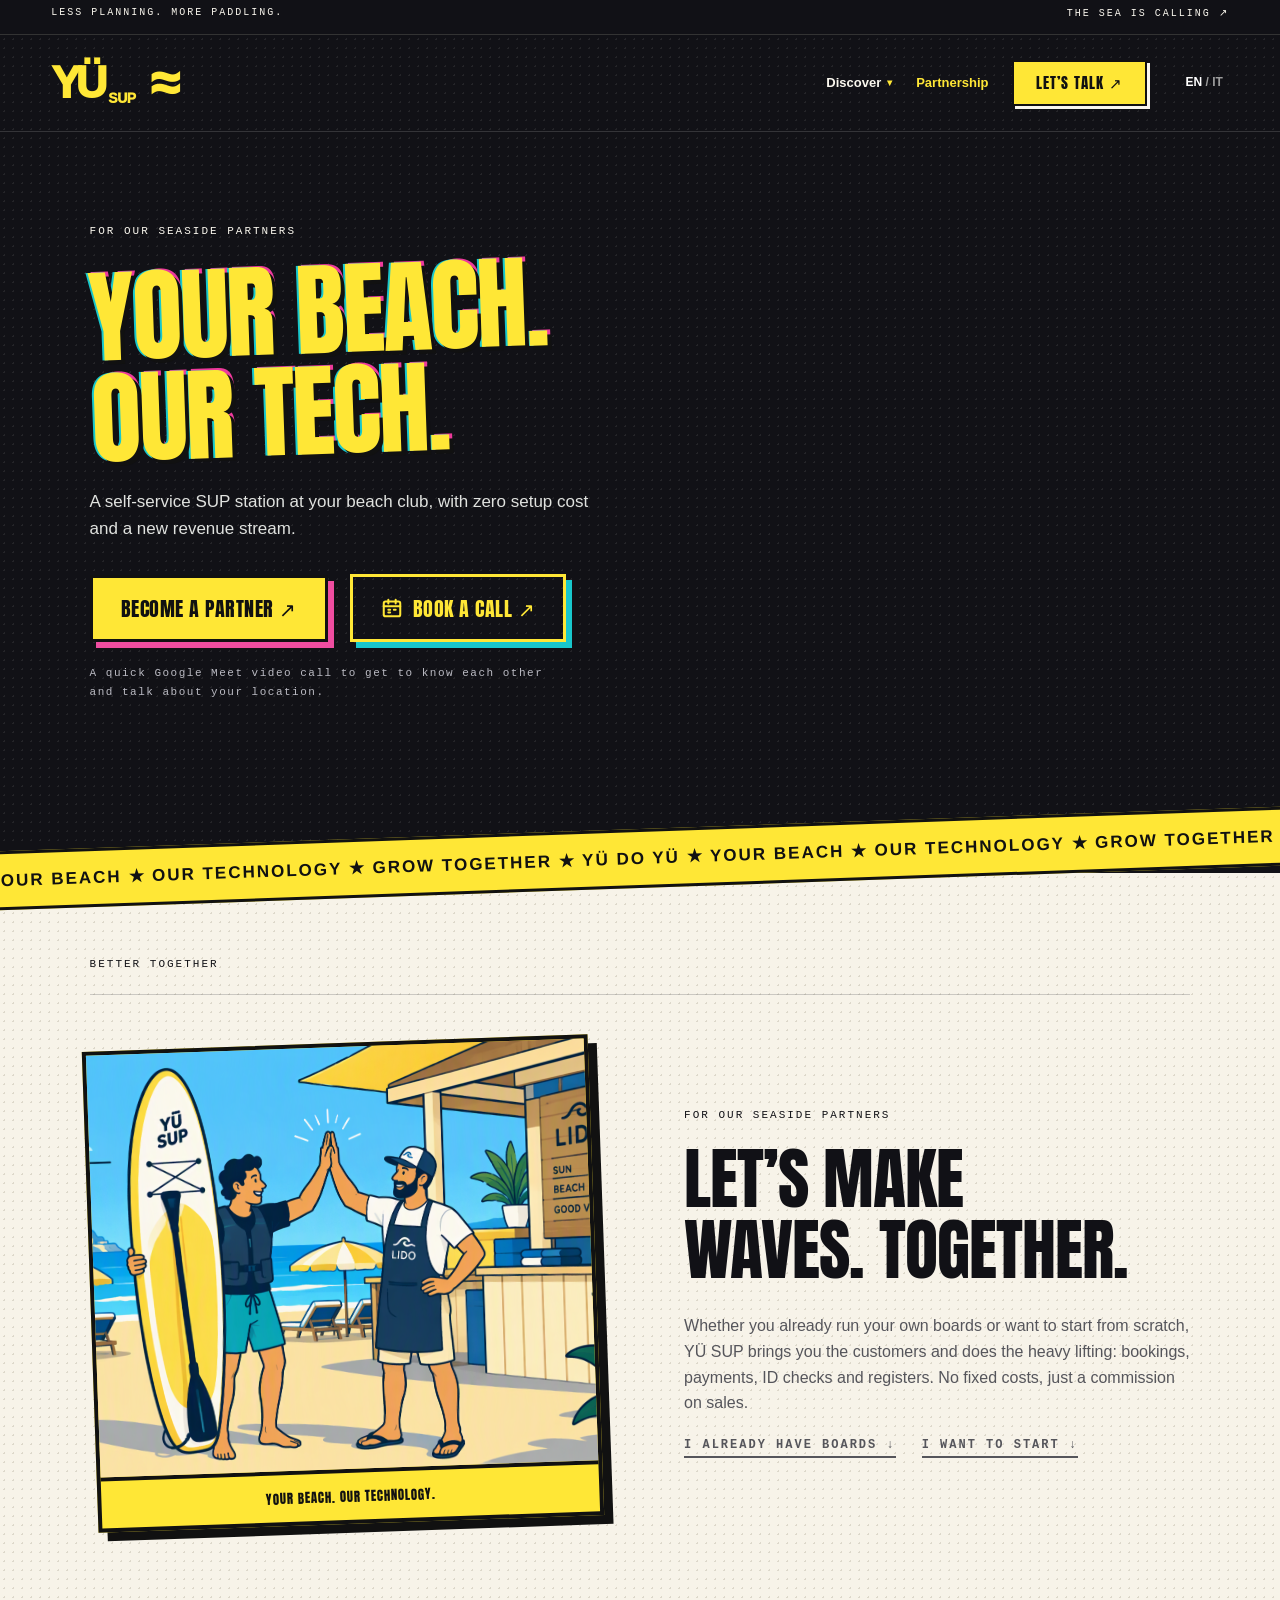
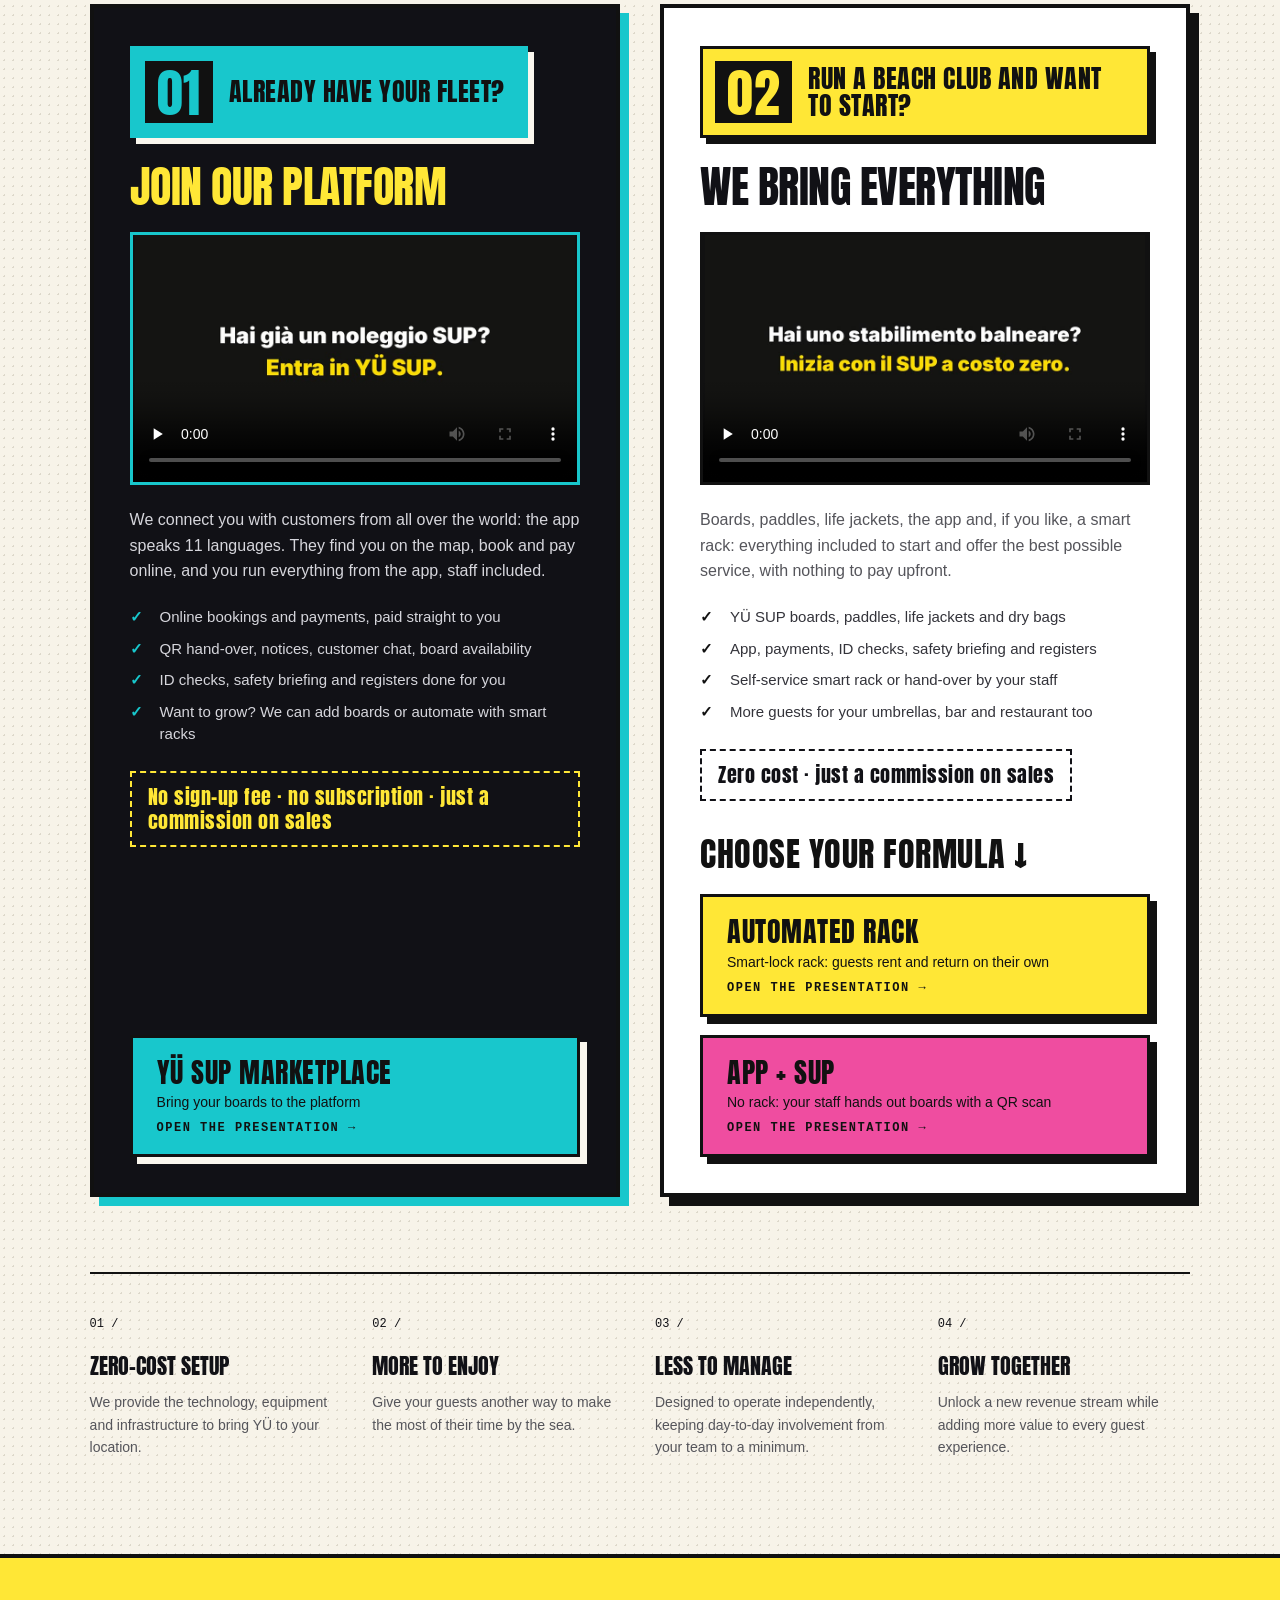
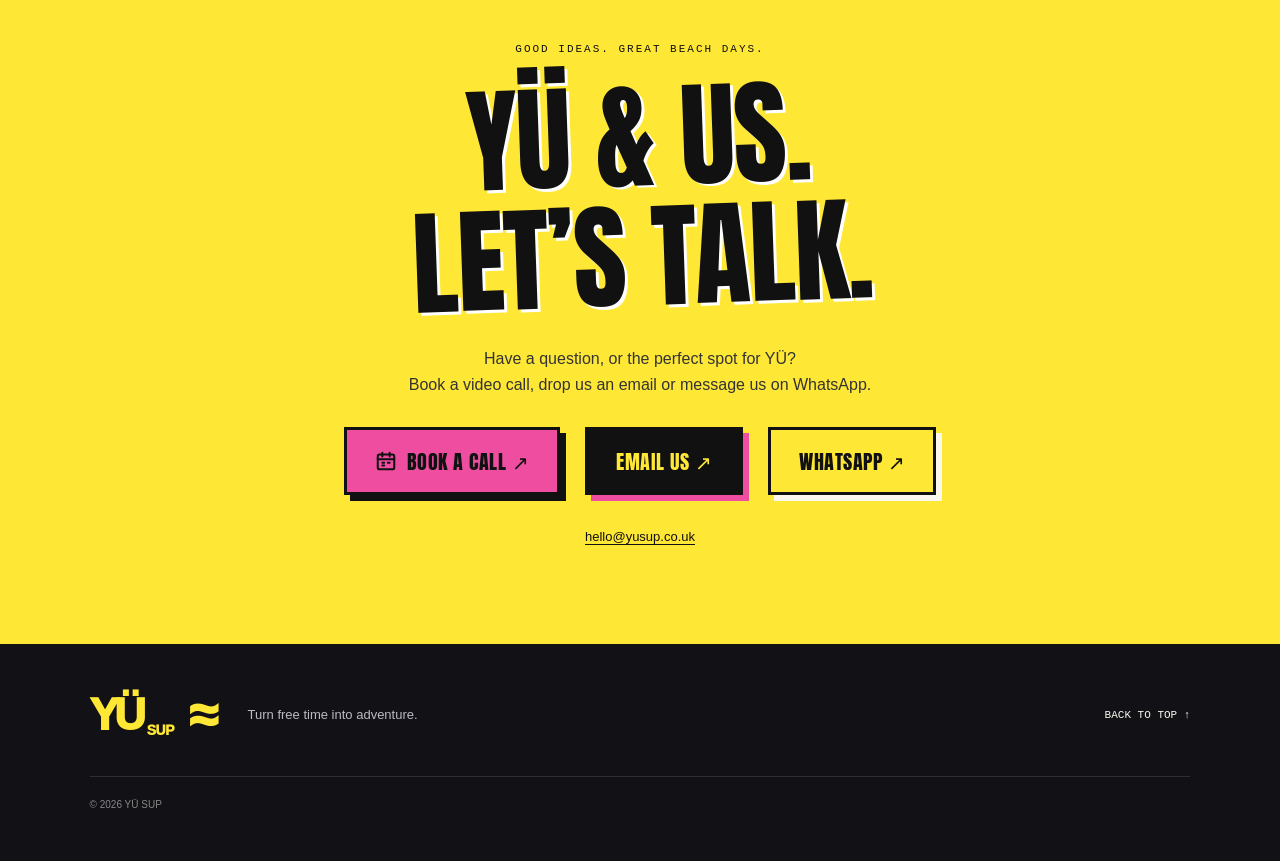
==== commit a03d6049: "Partners: 'Choose your formula' as a plain heading, not a button Co-Authored-By: Claude Opus 5.5 <no" ====
--- a/partners.html
+++ b/partners.html
@@ -1,4 +1,4 @@
-<!doctype html><html lang="en"><head><meta charset="utf-8"><meta name="viewport" content="width=device-width,initial-scale=1"><title>Partnership — YÜ SUP</title><meta name="description" content="Discover YÜ SUP. Simple, self-service paddleboarding by the sea. Find it, tap in, ride it. Explore our beach club partnerships."><link rel="stylesheet" href="./style.css?v=15"><link rel="icon" type="image/png" href="./favicon.png"></head><body>
+<!doctype html><html lang="en"><head><meta charset="utf-8"><meta name="viewport" content="width=device-width,initial-scale=1"><title>Partnership — YÜ SUP</title><meta name="description" content="Discover YÜ SUP. Simple, self-service paddleboarding by the sea. Find it, tap in, ride it. Explore our beach club partnerships."><link rel="stylesheet" href="./style.css?v=16"><link rel="icon" type="image/png" href="./favicon.png"></head><body>
 <a class="skip" href="#main">Skip to content</a><div class="topline"><span data-it="MENO PROGRAMMI. PIÙ PAGAIATE.">LESS PLANNING. MORE PADDLING.</span><span data-it="IL MARE TI CHIAMA ↗">THE SEA IS CALLING ↗</span></div>
 <header><a class="brand" href="index.html" aria-label="YÜ SUP home">YÜ<span>SUP</span><i>≈</i></a><nav id="nav"><div class="dd"><button class="dd-btn" type="button" aria-haspopup="true"><span data-it="Scopri">Discover</span> <i>▾</i></button><div class="dd-menu"><a href="index.html#story" data-it="L’idea">The idea</a><a href="index.html#how" data-it="Come funziona">How it works</a><a href="index.html#safety" data-it="Sicurezza">Safety</a><a href="index.html#faq" data-it="FAQ">FAQ</a></div></div><a href="partners.html" aria-current="page" data-it="Partnership">Partnership</a><a class="small-button" href="#contact" data-it="CONTATTACI ↗">LET’S TALK ↗</a></nav><div class="controls"><button id="lang" aria-label="Switch to Italian">EN <span>/ IT</span></button><button id="menu" aria-label="Open menu" aria-expanded="false">☰</button></div></header>
 <main id="main"><section class="page-hero"><div class="hero-copy"><div class="eyebrow" data-it="PER I NOSTRI PARTNER SUL MARE">FOR OUR SEASIDE PARTNERS</div><h1><span data-it="IL TUO LIDO.">YOUR BEACH.</span><br><em data-it="LA NOSTRA TECNOLOGIA.">OUR TECH.</em></h1><p data-it="Una postazione SUP self-service nel tuo stabilimento, senza costi di installazione e con una nuova fonte di ricavi.">A self-service SUP station at your beach club, with zero setup cost and a new revenue stream.</p><div class="hero-ctas"><a class="button" href="#contact" data-it="DIVENTA PARTNER ↗">BECOME A PARTNER ↗</a><a class="button ghost" href="https://calendar.app.google/bmSpFPBZmpLyNY2g7" target="_blank" rel="noopener"><svg class="ico" viewBox="0 0 24 24" aria-hidden="true" fill="none" stroke="currentColor" stroke-width="2.2" stroke-linecap="round"><rect x="3" y="5" width="18" height="16" rx="2"/><path d="M3 10h18M8 3v4M16 3v4"/><path d="M8 14h2M14 14h2M8 17h2"/></svg><span data-it="PRENOTA UNA CHIAMATA ↗">BOOK A CALL ↗</span></a></div><p class="cta-note" data-it="Una videochiamata Google Meet veloce per conoscerci e parlare della tua location.">A quick Google Meet video call to get to know each other and talk about your location.</p></div></section>
--- a/style.css
+++ b/style.css
@@ -130,5 +130,5 @@
 /* "L'idea": give the wide stations picture more room */
 @media(min-width:801px){.story-grid{grid-template-columns:1fr 1.45fr;gap:5%}}
 @media(max-width:800px){.story-grid .comic .burst{display:none}}
-.formulas-label.pick{display:inline-block;align-self:flex-start;font:30px/1.1 Anton,Impact,sans-serif;letter-spacing:.5px;color:#111;background:#18c7cc;border:3px solid #111;box-shadow:5px 5px 0 #111;padding:10px 18px;transform:rotate(-1.5deg);margin:6px 0 8px}
+.formulas-label.pick{display:block;font:34px/1.1 Anton,Impact,sans-serif;letter-spacing:.5px;color:#111;background:none;border:0;box-shadow:none;padding:0;margin:10px 0 4px;transform:none;cursor:default}
 @media(max-width:800px){.formulas-label.pick{font-size:24px}}
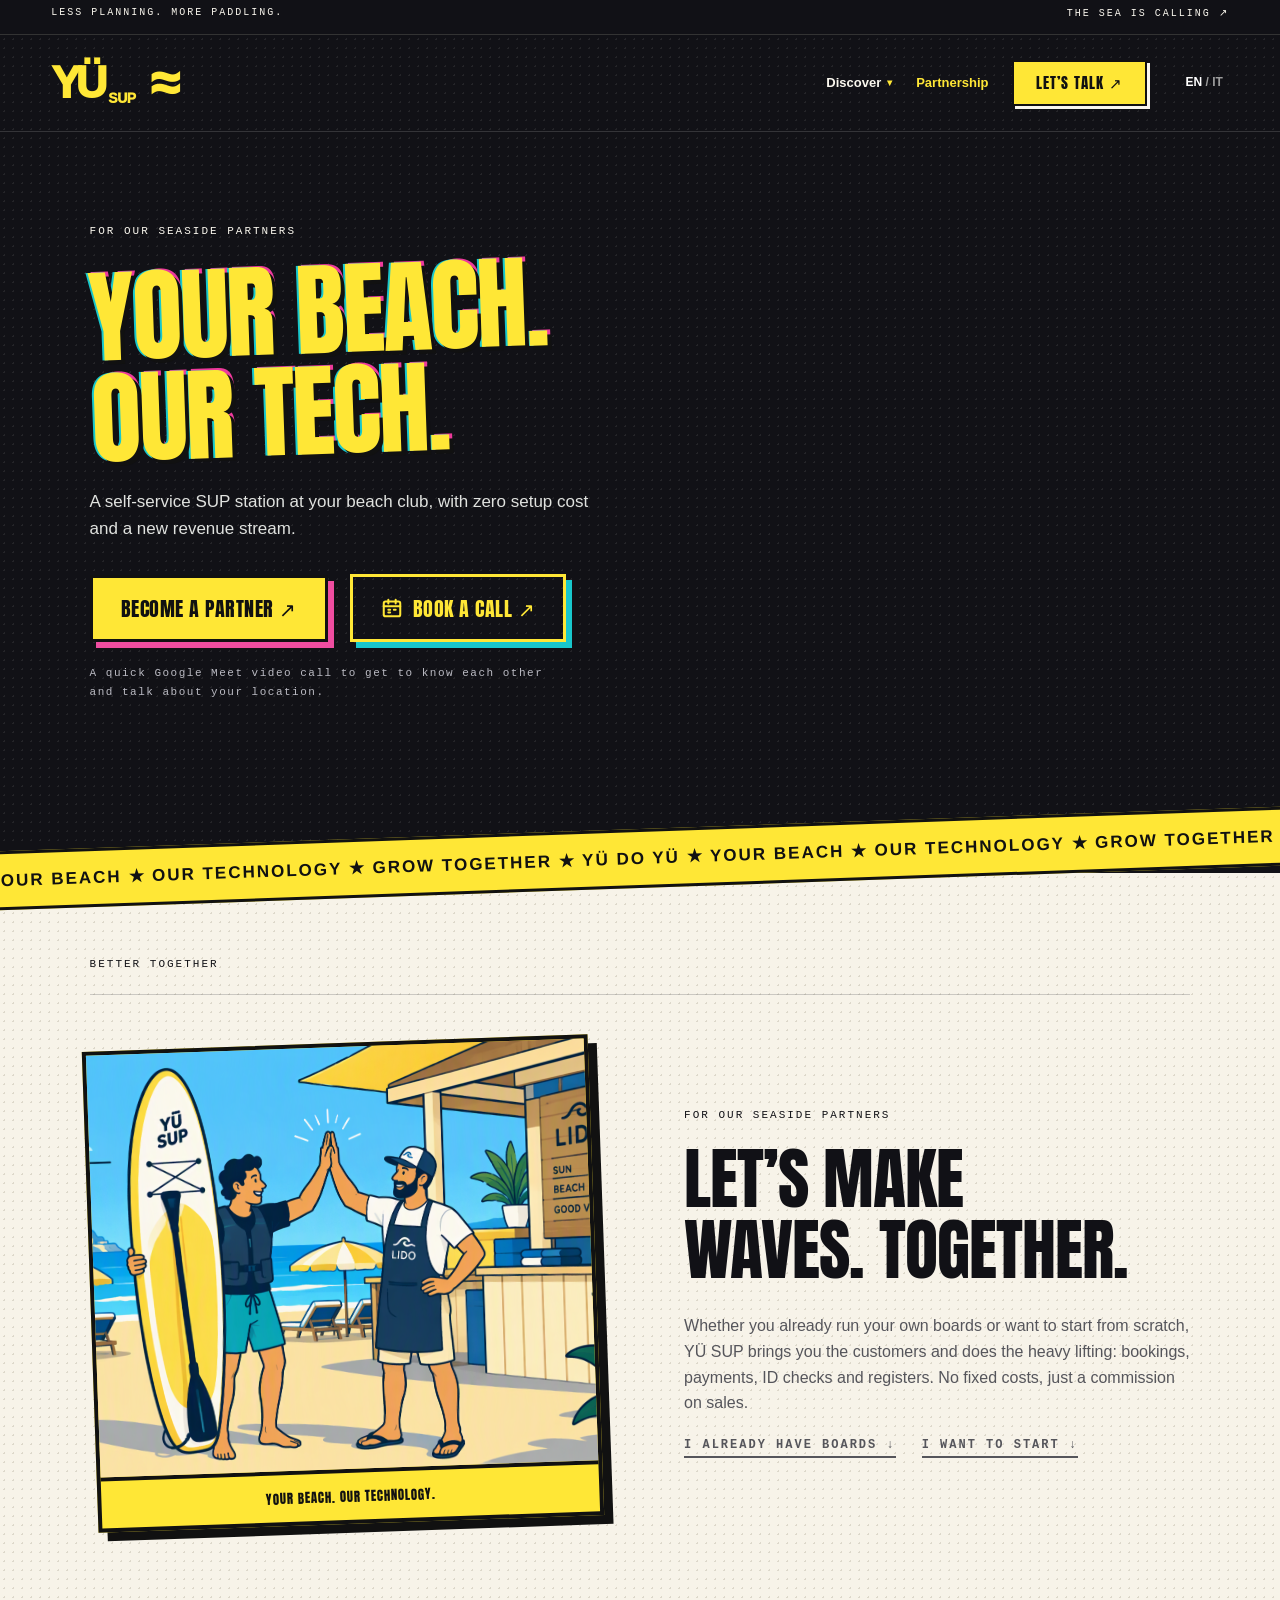
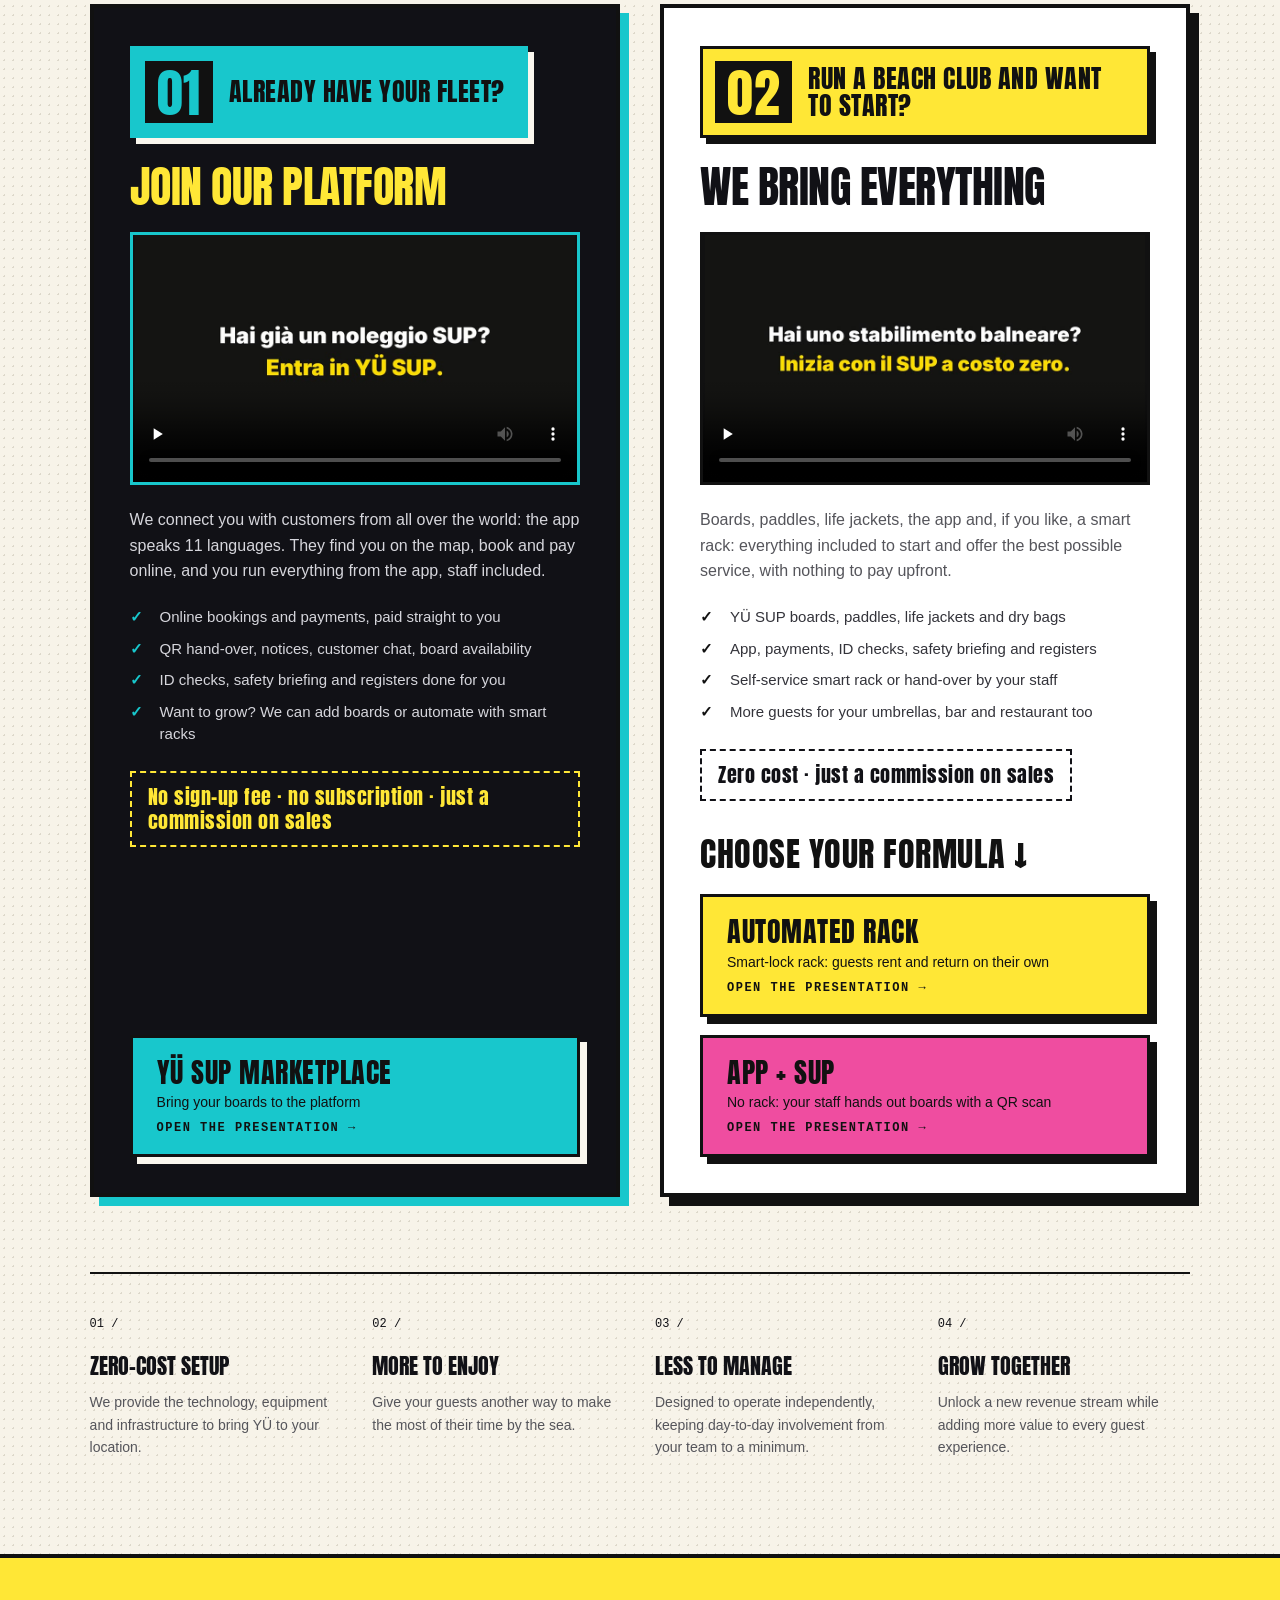
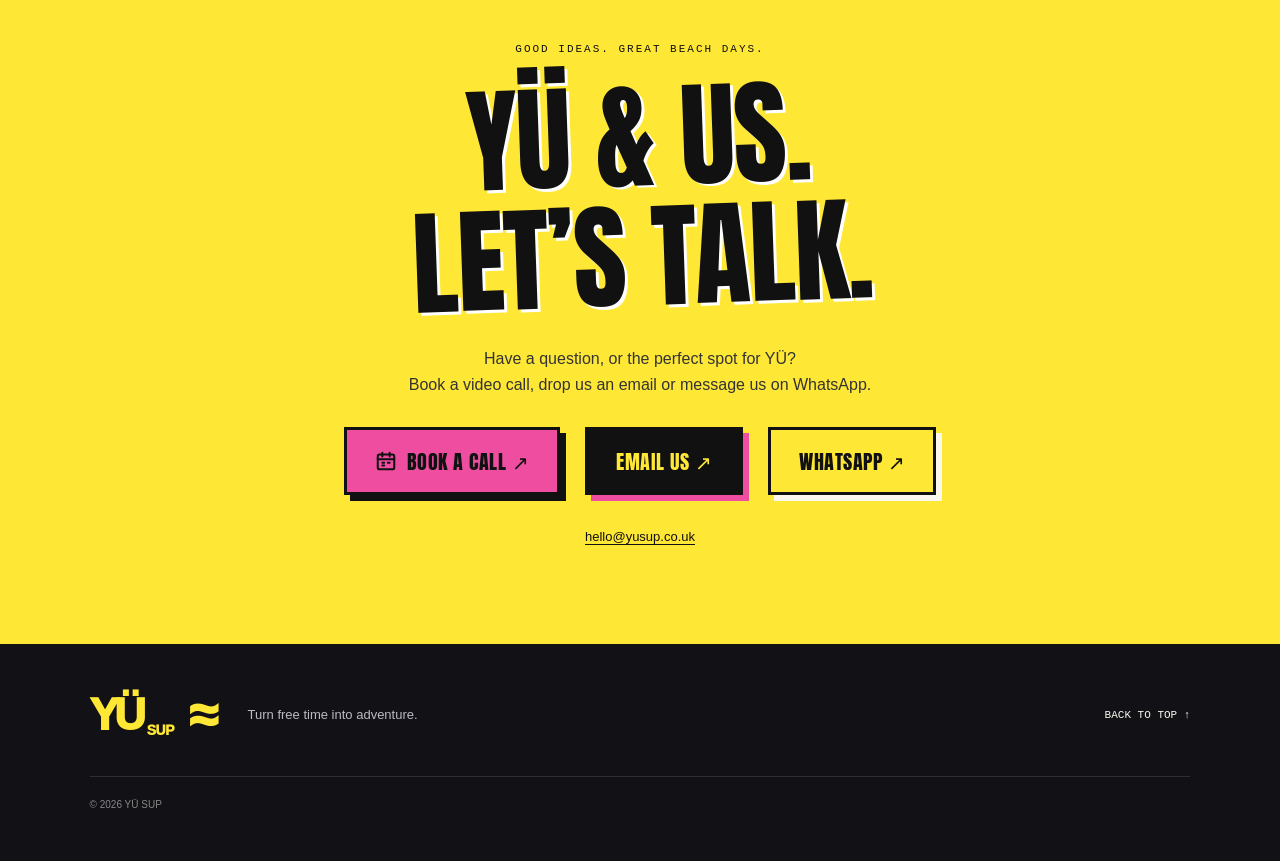
==== commit 97d684bb: "Mobile: stations image full width Co-Authored-By: Claude Opus 5.5 <noreply@anthropic.com> Claude-Ses" ====
--- a/partners.html
+++ b/partners.html
@@ -1,4 +1,4 @@
-<!doctype html><html lang="en"><head><meta charset="utf-8"><meta name="viewport" content="width=device-width,initial-scale=1"><title>Partnership — YÜ SUP</title><meta name="description" content="Discover YÜ SUP. Simple, self-service paddleboarding by the sea. Find it, tap in, ride it. Explore our beach club partnerships."><link rel="stylesheet" href="./style.css?v=16"><link rel="icon" type="image/png" href="./favicon.png"></head><body>
+<!doctype html><html lang="en"><head><meta charset="utf-8"><meta name="viewport" content="width=device-width,initial-scale=1"><title>Partnership — YÜ SUP</title><meta name="description" content="Discover YÜ SUP. Simple, self-service paddleboarding by the sea. Find it, tap in, ride it. Explore our beach club partnerships."><link rel="stylesheet" href="./style.css?v=17"><link rel="icon" type="image/png" href="./favicon.png"></head><body>
 <a class="skip" href="#main">Skip to content</a><div class="topline"><span data-it="MENO PROGRAMMI. PIÙ PAGAIATE.">LESS PLANNING. MORE PADDLING.</span><span data-it="IL MARE TI CHIAMA ↗">THE SEA IS CALLING ↗</span></div>
 <header><a class="brand" href="index.html" aria-label="YÜ SUP home">YÜ<span>SUP</span><i>≈</i></a><nav id="nav"><div class="dd"><button class="dd-btn" type="button" aria-haspopup="true"><span data-it="Scopri">Discover</span> <i>▾</i></button><div class="dd-menu"><a href="index.html#story" data-it="L’idea">The idea</a><a href="index.html#how" data-it="Come funziona">How it works</a><a href="index.html#safety" data-it="Sicurezza">Safety</a><a href="index.html#faq" data-it="FAQ">FAQ</a></div></div><a href="partners.html" aria-current="page" data-it="Partnership">Partnership</a><a class="small-button" href="#contact" data-it="CONTATTACI ↗">LET’S TALK ↗</a></nav><div class="controls"><button id="lang" aria-label="Switch to Italian">EN <span>/ IT</span></button><button id="menu" aria-label="Open menu" aria-expanded="false">☰</button></div></header>
 <main id="main"><section class="page-hero"><div class="hero-copy"><div class="eyebrow" data-it="PER I NOSTRI PARTNER SUL MARE">FOR OUR SEASIDE PARTNERS</div><h1><span data-it="IL TUO LIDO.">YOUR BEACH.</span><br><em data-it="LA NOSTRA TECNOLOGIA.">OUR TECH.</em></h1><p data-it="Una postazione SUP self-service nel tuo stabilimento, senza costi di installazione e con una nuova fonte di ricavi.">A self-service SUP station at your beach club, with zero setup cost and a new revenue stream.</p><div class="hero-ctas"><a class="button" href="#contact" data-it="DIVENTA PARTNER ↗">BECOME A PARTNER ↗</a><a class="button ghost" href="https://calendar.app.google/bmSpFPBZmpLyNY2g7" target="_blank" rel="noopener"><svg class="ico" viewBox="0 0 24 24" aria-hidden="true" fill="none" stroke="currentColor" stroke-width="2.2" stroke-linecap="round"><rect x="3" y="5" width="18" height="16" rx="2"/><path d="M3 10h18M8 3v4M16 3v4"/><path d="M8 14h2M14 14h2M8 17h2"/></svg><span data-it="PRENOTA UNA CHIAMATA ↗">BOOK A CALL ↗</span></a></div><p class="cta-note" data-it="Una videochiamata Google Meet veloce per conoscerci e parlare della tua location.">A quick Google Meet video call to get to know each other and talk about your location.</p></div></section>
--- a/style.css
+++ b/style.css
@@ -132,3 +132,4 @@
 @media(max-width:800px){.story-grid .comic .burst{display:none}}
 .formulas-label.pick{display:block;font:34px/1.1 Anton,Impact,sans-serif;letter-spacing:.5px;color:#111;background:none;border:0;box-shadow:none;padding:0;margin:10px 0 4px;transform:none;cursor:default}
 @media(max-width:800px){.formulas-label.pick{font-size:24px}}
+@media(max-width:800px){.story-grid .comic{margin:24px -7vw 0;transform:none;border-left:0;border-right:0;box-shadow:0 7px 0 #111}.story-grid .comic img.wide{width:100%}.story-grid .comic figcaption{padding:10px;font-size:12px}}
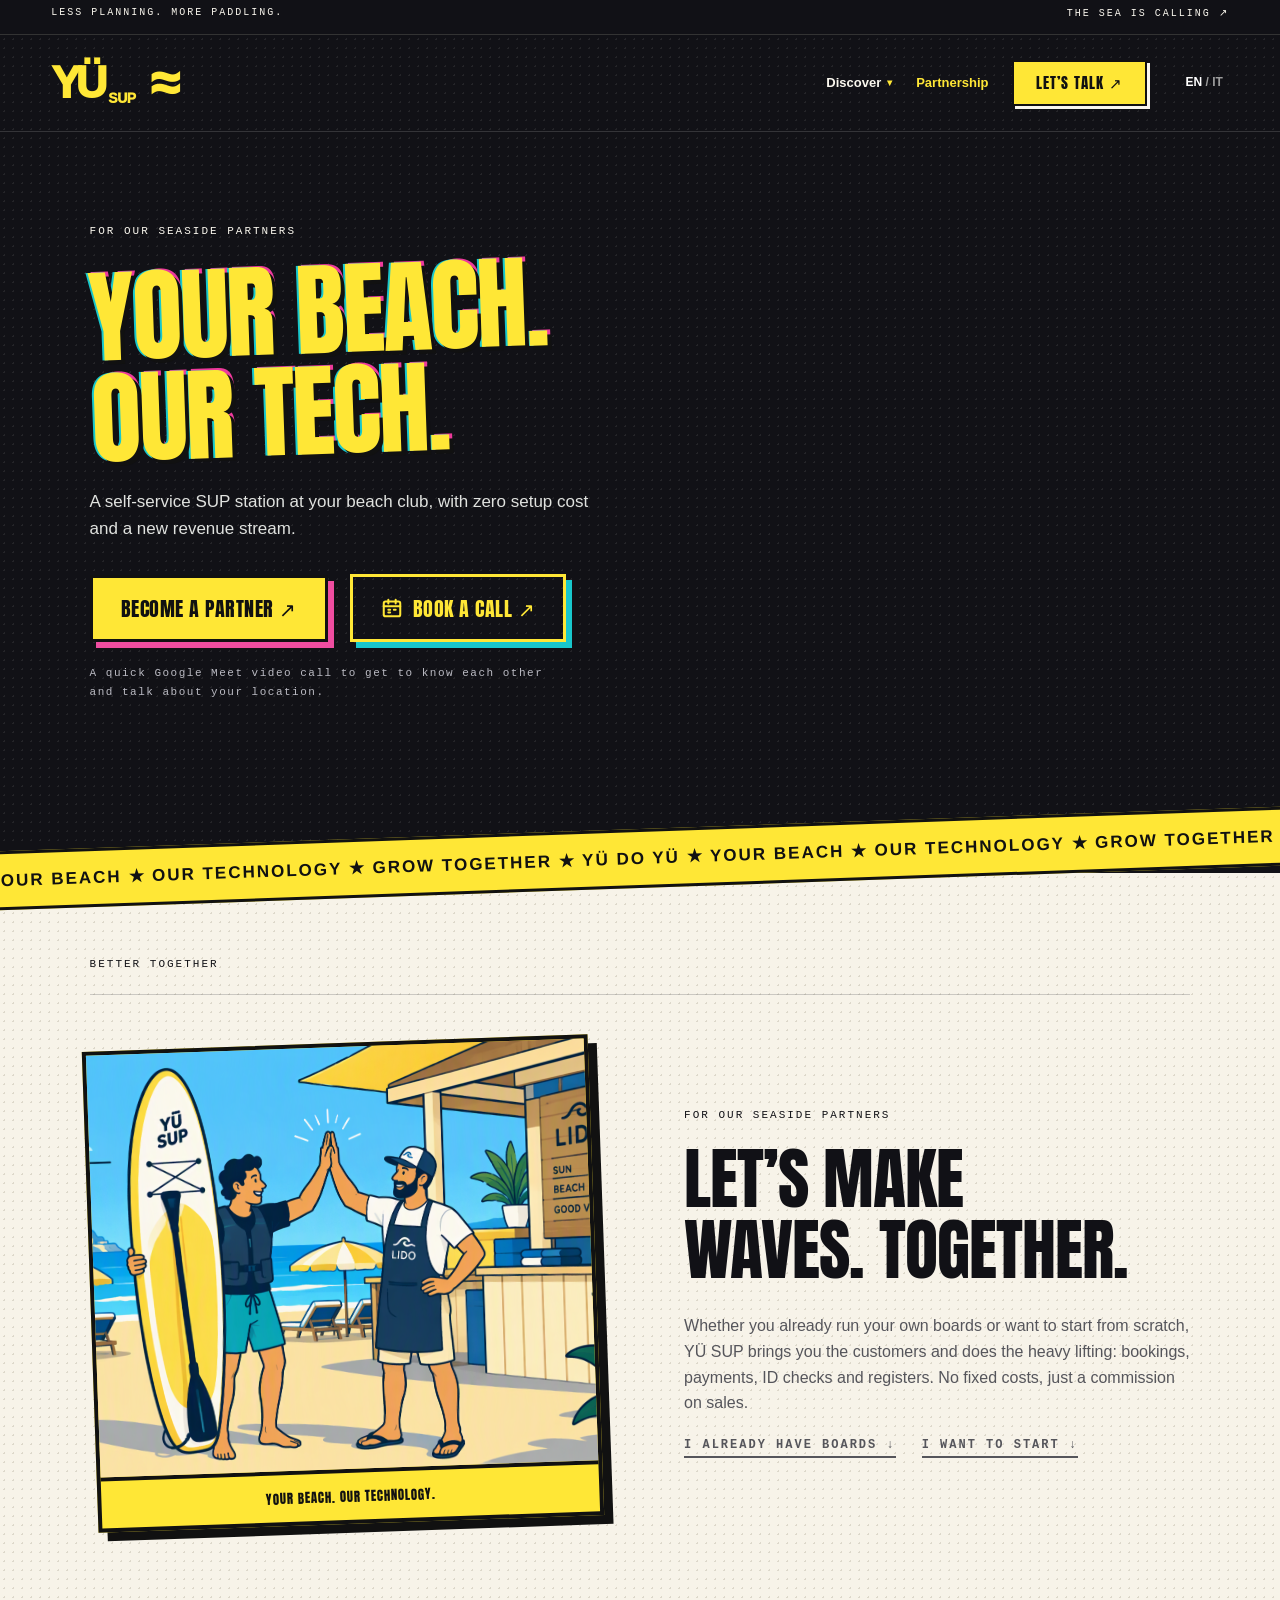
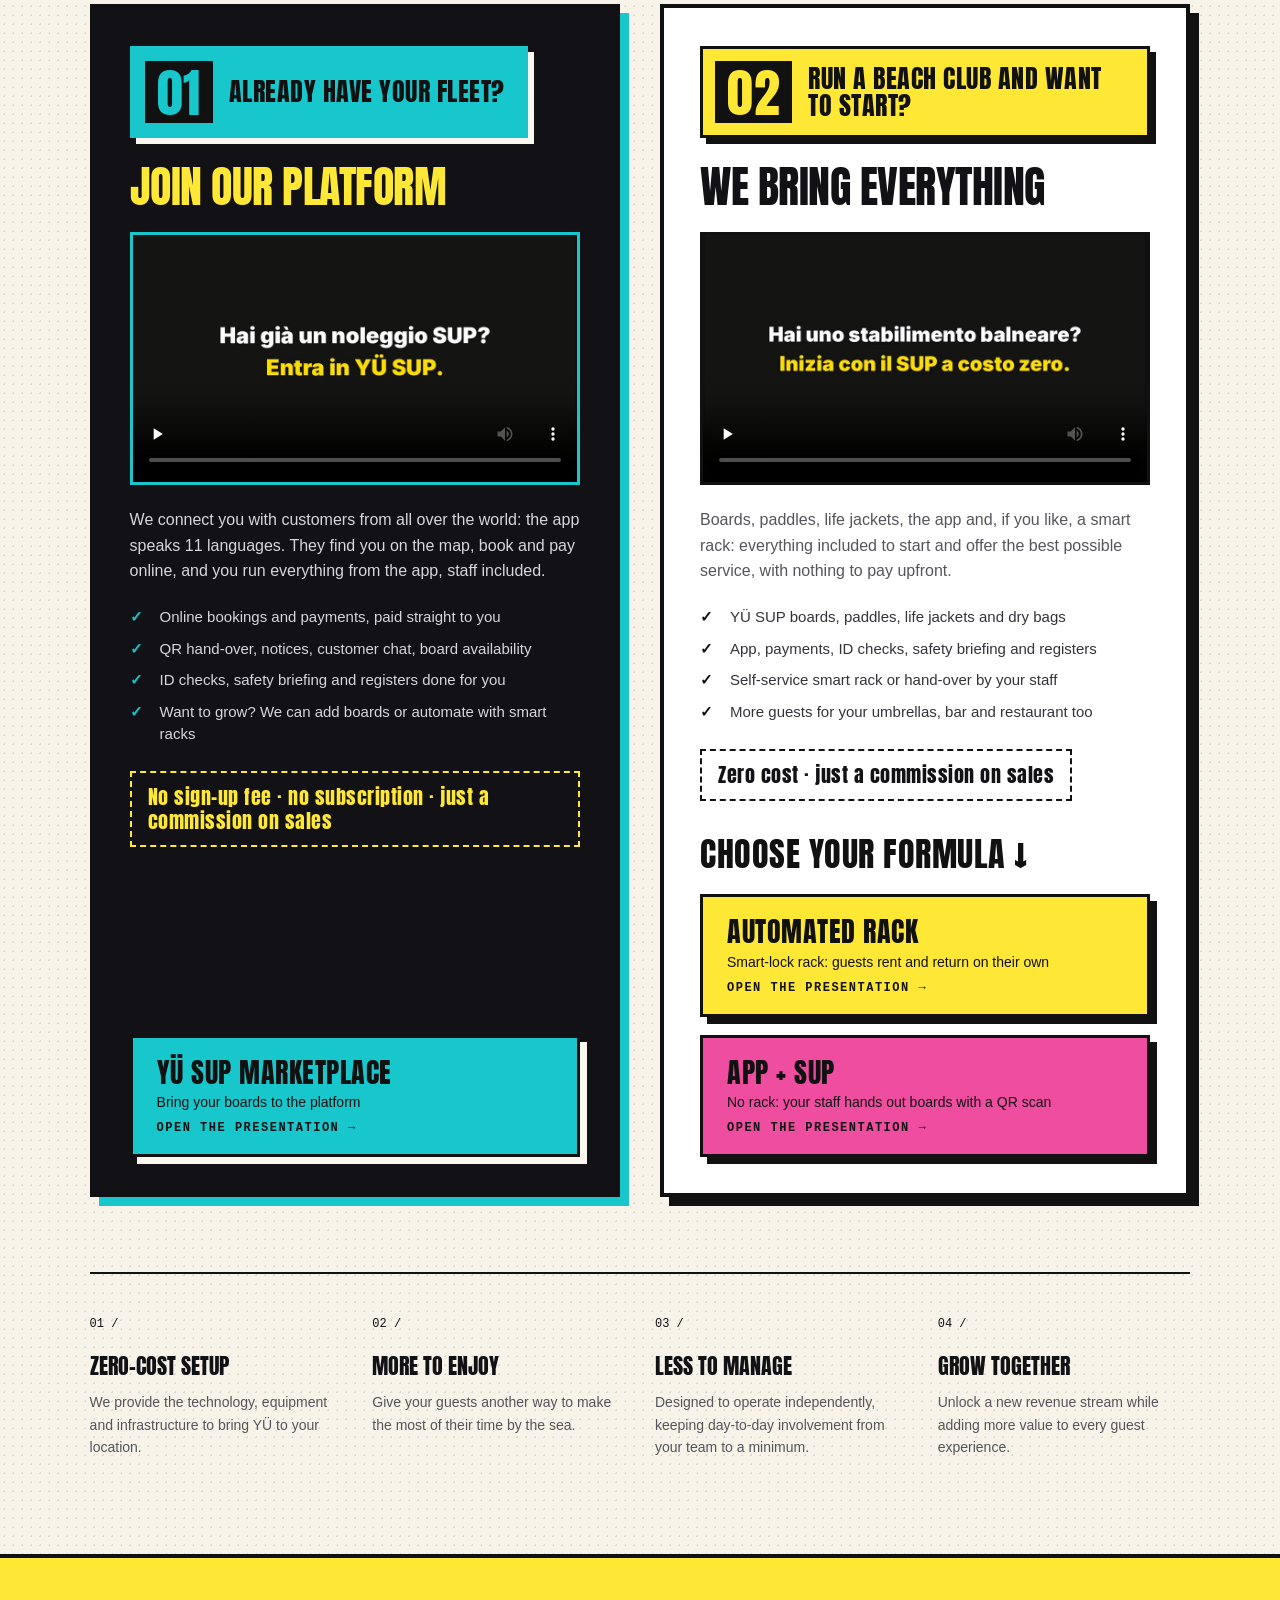
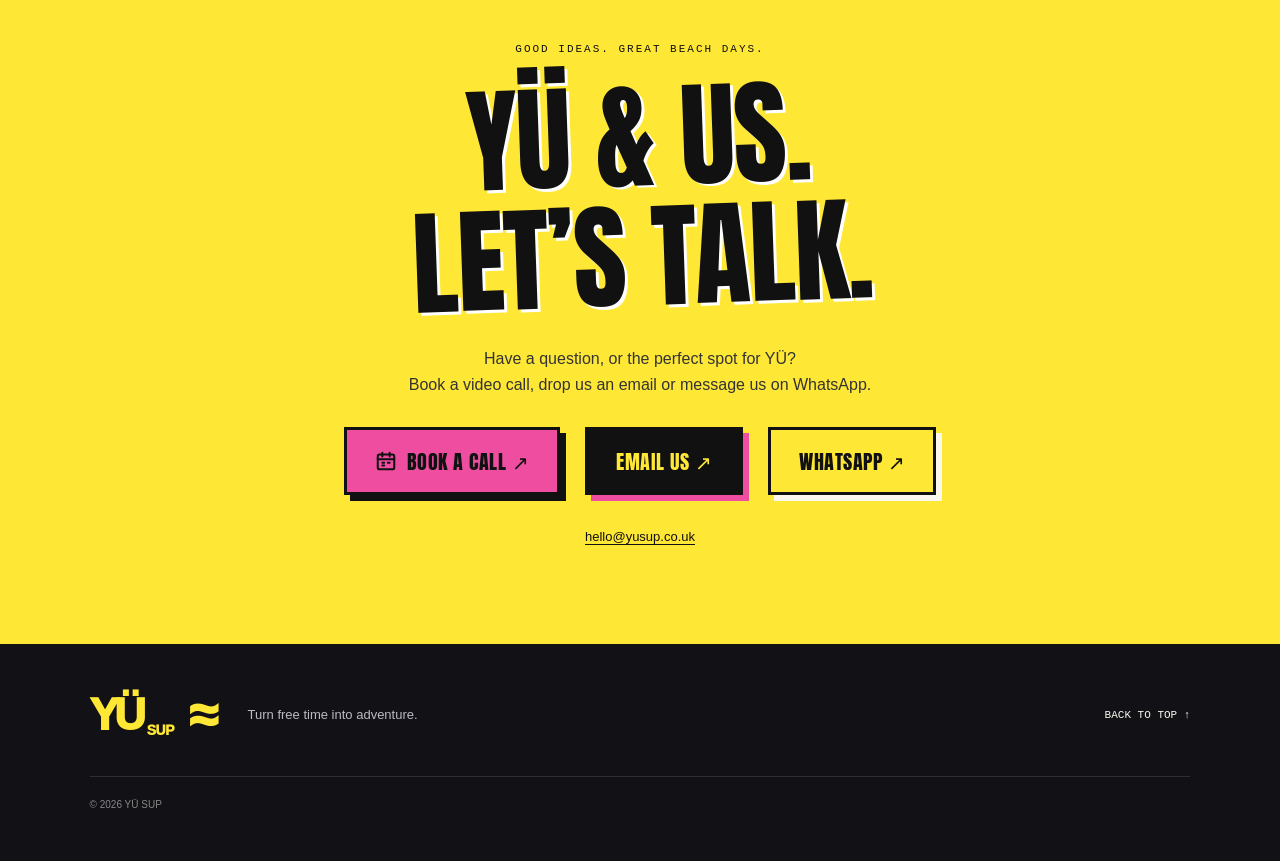
==== commit bc69475a: "Partners: replace marketplace and new-business videos Co-Authored-By: Claude Opus 5.5 <noreply@anthr" ====
--- a/partners.html
+++ b/partners.html
@@ -3,6 +3,6 @@
 <header><a class="brand" href="index.html" aria-label="YÜ SUP home">YÜ<span>SUP</span><i>≈</i></a><nav id="nav"><div class="dd"><button class="dd-btn" type="button" aria-haspopup="true"><span data-it="Scopri">Discover</span> <i>▾</i></button><div class="dd-menu"><a href="index.html#story" data-it="L’idea">The idea</a><a href="index.html#how" data-it="Come funziona">How it works</a><a href="index.html#safety" data-it="Sicurezza">Safety</a><a href="index.html#faq" data-it="FAQ">FAQ</a></div></div><a href="partners.html" aria-current="page" data-it="Partnership">Partnership</a><a class="small-button" href="#contact" data-it="CONTATTACI ↗">LET’S TALK ↗</a></nav><div class="controls"><button id="lang" aria-label="Switch to Italian">EN <span>/ IT</span></button><button id="menu" aria-label="Open menu" aria-expanded="false">☰</button></div></header>
 <main id="main"><section class="page-hero"><div class="hero-copy"><div class="eyebrow" data-it="PER I NOSTRI PARTNER SUL MARE">FOR OUR SEASIDE PARTNERS</div><h1><span data-it="IL TUO LIDO.">YOUR BEACH.</span><br><em data-it="LA NOSTRA TECNOLOGIA.">OUR TECH.</em></h1><p data-it="Una postazione SUP self-service nel tuo stabilimento, senza costi di installazione e con una nuova fonte di ricavi.">A self-service SUP station at your beach club, with zero setup cost and a new revenue stream.</p><div class="hero-ctas"><a class="button" href="#contact" data-it="DIVENTA PARTNER ↗">BECOME A PARTNER ↗</a><a class="button ghost" href="https://calendar.app.google/bmSpFPBZmpLyNY2g7" target="_blank" rel="noopener"><svg class="ico" viewBox="0 0 24 24" aria-hidden="true" fill="none" stroke="currentColor" stroke-width="2.2" stroke-linecap="round"><rect x="3" y="5" width="18" height="16" rx="2"/><path d="M3 10h18M8 3v4M16 3v4"/><path d="M8 14h2M14 14h2M8 17h2"/></svg><span data-it="PRENOTA UNA CHIAMATA ↗">BOOK A CALL ↗</span></a></div><p class="cta-note" data-it="Una videochiamata Google Meet veloce per conoscerci e parlare della tua location.">A quick Google Meet video call to get to know each other and talk about your location.</p></div></section>
 <div class="ticker"><div>YOUR BEACH ★ OUR TECHNOLOGY ★ GROW TOGETHER ★ YÜ DO YÜ ★ YOUR BEACH ★ OUR TECHNOLOGY ★ GROW TOGETHER ★ YÜ DO YÜ ★</div></div>
-<section id="partners" class="partners cream"><div class="section-label" data-it="PARTNERSHIP">BETTER TOGETHER</div><div class="partner-grid"><figure class="comic partner-art"><img src="./assets/original-7.png" alt="YÜ partnering with a beach club"><figcaption data-it="IL TUO LIDO. LA NOSTRA TECNOLOGIA.">YOUR BEACH. OUR TECHNOLOGY.</figcaption></figure><div><span class="eyebrow" data-it="PER I NOSTRI PARTNER SUL MARE">FOR OUR SEASIDE PARTNERS</span><h2 data-it="FACCIAMO<br>ONDE. INSIEME.">LET’S MAKE<br>WAVES. TOGETHER.</h2><p data-it="Che tu abbia già le tue tavole o voglia iniziare da zero, YÜ SUP ti porta i clienti e fa il lavoro pesante: prenotazioni, pagamenti, documenti e registri. Nessun costo fisso, solo una commissione sulle vendite.">Whether you already run your own boards or want to start from scratch, YÜ SUP brings you the customers and does the heavy lifting: bookings, payments, ID checks and registers. No fixed costs, just a commission on sales.</p><p class="paths-jump"><a href="#have" data-it="HO GIÀ LA MIA FLOTTA ↓">I ALREADY HAVE BOARDS ↓</a><a href="#start" data-it="VOGLIO INIZIARE ↓">I WANT TO START ↓</a></p></div></div><div class="paths"><article id="have" class="path have"><span class="path-tag"><b>01</b><span data-it="HAI GIÀ LA TUA FLOTTA?">ALREADY HAVE YOUR FLEET?</span></span><h3 data-it="ENTRA NELLA NOSTRA PIATTAFORMA">JOIN OUR PLATFORM</h3><video class="path-video" controls preload="none" playsinline poster="./assets/video/poster-A.jpg" src="./assets/video/yusup-marketplace.mp4"></video><p data-it="Ti connettiamo con clienti di tutto il mondo: l’app parla 11 lingue. Ti trovano sulla mappa, prenotano e pagano online, e tu gestisci tutto dall’app, anche con il tuo staff.">We connect you with customers from all over the world: the app speaks 11 languages. They find you on the map, book and pay online, and you run everything from the app, staff included.</p><ul class="ticks"><li data-it="Prenotazioni e pagamenti online, incassi direttamente tuoi">Online bookings and payments, paid straight to you</li><li data-it="Consegna con QR, avvisi, chat con i clienti, disponibilità delle tavole">QR hand-over, notices, customer chat, board availability</li><li data-it="Verifica documenti, briefing di sicurezza e registri automatici">ID checks, safety briefing and registers done for you</li><li data-it="Vuoi crescere? Ampliamo la flotta o la automatizziamo con le rastrelliere smart">Want to grow? We can add boards or automate with smart racks</li></ul><div class="price-line" data-it="Nessun costo di registrazione · nessun abbonamento · solo una commissione sulle vendite">No sign-up fee · no subscription · just a commission on sales</div><div class="formulas"><a class="formula market" href="./formule/formula-marketplace.html" target="_blank" rel="noopener"><span><b data-it="MARKETPLACE YÜ SUP">YÜ SUP MARKETPLACE</b><small data-it="Porta le tue tavole sulla piattaforma">Bring your boards to the platform</small><em data-it="APRI LA PRESENTAZIONE →">OPEN THE PRESENTATION →</em></span></a></div></article><article id="start" class="path start"><span class="path-tag"><b>02</b><span data-it="HAI UNO STABILIMENTO E VUOI ENTRARE NEL BUSINESS?">RUN A BEACH CLUB AND WANT TO START?</span></span><h3 data-it="TI DIAMO TUTTO INCLUSO">WE BRING EVERYTHING</h3><video class="path-video" controls preload="none" playsinline poster="./assets/video/poster-B.jpg" src="./assets/video/yusup-formule.mp4"></video><p data-it="Tavole, pagaie, giubbotti, app e, se vuoi, la rastrelliera smart: tutto incluso per iniziare e offrire il miglior servizio possibile, senza anticipare nulla.">Boards, paddles, life jackets, the app and, if you like, a smart rack: everything included to start and offer the best possible service, with nothing to pay upfront.</p><ul class="ticks"><li data-it="Tavole, pagaie, giubbotti e sacche stagne YÜ SUP">YÜ SUP boards, paddles, life jackets and dry bags</li><li data-it="App, pagamenti, verifica documenti, briefing e registri">App, payments, ID checks, safety briefing and registers</li><li data-it="Rastrelliera smart self-service o consegna con il tuo staff">Self-service smart rack or hand-over by your staff</li><li data-it="Più clienti anche per ombrelloni, bar e ristorante">More guests for your umbrellas, bar and restaurant too</li></ul><div class="price-line" data-it="Costo zero · solo una commissione sulle vendite">Zero cost · just a commission on sales</div><div class="formulas"><span class="formulas-label pick" data-it="SCEGLI LA MODALITÀ ↓">CHOOSE YOUR FORMULA ↓</span><a class="formula rack" href="./formule/formula-rastrelliera.html" target="_blank" rel="noopener"><span><b data-it="RASTRELLIERA AUTOMATIZZATA">AUTOMATED RACK</b><small data-it="Rastrelliera con lucchetti smart, il cliente fa tutto da solo">Smart-lock rack: guests rent and return on their own</small><em data-it="APRI LA PRESENTAZIONE →">OPEN THE PRESENTATION →</em></span></a><a class="formula app" href="./formule/formula-app-sup.html" target="_blank" rel="noopener"><span><b data-it="FORMULA APP + SUP">APP + SUP</b><small data-it="Senza rastrelliera: lo staff consegna con un QR">No rack: your staff hands out boards with a QR scan</small><em data-it="APRI LA PRESENTAZIONE →">OPEN THE PRESENTATION →</em></span></a></div></article></div><div class="benefits"><article><span>01 /</span><h3 data-it="ZERO COSTI DI INSTALLAZIONE">ZERO-COST SETUP</h3><p data-it="Forniamo tecnologia, attrezzatura e infrastruttura per portare YÜ nella tua struttura.">We provide the technology, equipment and infrastructure to bring YÜ to your location.</p></article><article><span>02 /</span><h3 data-it="PIÙ ESPERIENZE">MORE TO ENJOY</h3><p data-it="Offri ai tuoi ospiti un’esperienza in più per vivere il mare.">Give your guests another way to make the most of their time by the sea.</p></article><article><span>03 /</span><h3 data-it="MENO DA GESTIRE">LESS TO MANAGE</h3><p data-it="Un servizio progettato per ridurre al minimo l’impegno quotidiano del tuo team.">Designed to operate independently, keeping day-to-day involvement from your team to a minimum.</p></article><article><span>04 /</span><h3 data-it="CRESCIAMO INSIEME">GROW TOGETHER</h3><p data-it="Una nuova fonte di ricavi per la tua attività e più valore per i tuoi ospiti.">Unlock a new revenue stream while adding more value to every guest experience.</p></article></div></section>
+<section id="partners" class="partners cream"><div class="section-label" data-it="PARTNERSHIP">BETTER TOGETHER</div><div class="partner-grid"><figure class="comic partner-art"><img src="./assets/original-7.png" alt="YÜ partnering with a beach club"><figcaption data-it="IL TUO LIDO. LA NOSTRA TECNOLOGIA.">YOUR BEACH. OUR TECHNOLOGY.</figcaption></figure><div><span class="eyebrow" data-it="PER I NOSTRI PARTNER SUL MARE">FOR OUR SEASIDE PARTNERS</span><h2 data-it="FACCIAMO<br>ONDE. INSIEME.">LET’S MAKE<br>WAVES. TOGETHER.</h2><p data-it="Che tu abbia già le tue tavole o voglia iniziare da zero, YÜ SUP ti porta i clienti e fa il lavoro pesante: prenotazioni, pagamenti, documenti e registri. Nessun costo fisso, solo una commissione sulle vendite.">Whether you already run your own boards or want to start from scratch, YÜ SUP brings you the customers and does the heavy lifting: bookings, payments, ID checks and registers. No fixed costs, just a commission on sales.</p><p class="paths-jump"><a href="#have" data-it="HO GIÀ LA MIA FLOTTA ↓">I ALREADY HAVE BOARDS ↓</a><a href="#start" data-it="VOGLIO INIZIARE ↓">I WANT TO START ↓</a></p></div></div><div class="paths"><article id="have" class="path have"><span class="path-tag"><b>01</b><span data-it="HAI GIÀ LA TUA FLOTTA?">ALREADY HAVE YOUR FLEET?</span></span><h3 data-it="ENTRA NELLA NOSTRA PIATTAFORMA">JOIN OUR PLATFORM</h3><video class="path-video" controls preload="none" playsinline poster="./assets/video/poster-A.jpg?v=2" src="./assets/video/yusup-marketplace.mp4?v=2"></video><p data-it="Ti connettiamo con clienti di tutto il mondo: l’app parla 11 lingue. Ti trovano sulla mappa, prenotano e pagano online, e tu gestisci tutto dall’app, anche con il tuo staff.">We connect you with customers from all over the world: the app speaks 11 languages. They find you on the map, book and pay online, and you run everything from the app, staff included.</p><ul class="ticks"><li data-it="Prenotazioni e pagamenti online, incassi direttamente tuoi">Online bookings and payments, paid straight to you</li><li data-it="Consegna con QR, avvisi, chat con i clienti, disponibilità delle tavole">QR hand-over, notices, customer chat, board availability</li><li data-it="Verifica documenti, briefing di sicurezza e registri automatici">ID checks, safety briefing and registers done for you</li><li data-it="Vuoi crescere? Ampliamo la flotta o la automatizziamo con le rastrelliere smart">Want to grow? We can add boards or automate with smart racks</li></ul><div class="price-line" data-it="Nessun costo di registrazione · nessun abbonamento · solo una commissione sulle vendite">No sign-up fee · no subscription · just a commission on sales</div><div class="formulas"><a class="formula market" href="./formule/formula-marketplace.html" target="_blank" rel="noopener"><span><b data-it="MARKETPLACE YÜ SUP">YÜ SUP MARKETPLACE</b><small data-it="Porta le tue tavole sulla piattaforma">Bring your boards to the platform</small><em data-it="APRI LA PRESENTAZIONE →">OPEN THE PRESENTATION →</em></span></a></div></article><article id="start" class="path start"><span class="path-tag"><b>02</b><span data-it="HAI UNO STABILIMENTO E VUOI ENTRARE NEL BUSINESS?">RUN A BEACH CLUB AND WANT TO START?</span></span><h3 data-it="TI DIAMO TUTTO INCLUSO">WE BRING EVERYTHING</h3><video class="path-video" controls preload="none" playsinline poster="./assets/video/poster-B.jpg?v=2" src="./assets/video/yusup-formule.mp4?v=2"></video><p data-it="Tavole, pagaie, giubbotti, app e, se vuoi, la rastrelliera smart: tutto incluso per iniziare e offrire il miglior servizio possibile, senza anticipare nulla.">Boards, paddles, life jackets, the app and, if you like, a smart rack: everything included to start and offer the best possible service, with nothing to pay upfront.</p><ul class="ticks"><li data-it="Tavole, pagaie, giubbotti e sacche stagne YÜ SUP">YÜ SUP boards, paddles, life jackets and dry bags</li><li data-it="App, pagamenti, verifica documenti, briefing e registri">App, payments, ID checks, safety briefing and registers</li><li data-it="Rastrelliera smart self-service o consegna con il tuo staff">Self-service smart rack or hand-over by your staff</li><li data-it="Più clienti anche per ombrelloni, bar e ristorante">More guests for your umbrellas, bar and restaurant too</li></ul><div class="price-line" data-it="Costo zero · solo una commissione sulle vendite">Zero cost · just a commission on sales</div><div class="formulas"><span class="formulas-label pick" data-it="SCEGLI LA MODALITÀ ↓">CHOOSE YOUR FORMULA ↓</span><a class="formula rack" href="./formule/formula-rastrelliera.html" target="_blank" rel="noopener"><span><b data-it="RASTRELLIERA AUTOMATIZZATA">AUTOMATED RACK</b><small data-it="Rastrelliera con lucchetti smart, il cliente fa tutto da solo">Smart-lock rack: guests rent and return on their own</small><em data-it="APRI LA PRESENTAZIONE →">OPEN THE PRESENTATION →</em></span></a><a class="formula app" href="./formule/formula-app-sup.html" target="_blank" rel="noopener"><span><b data-it="FORMULA APP + SUP">APP + SUP</b><small data-it="Senza rastrelliera: lo staff consegna con un QR">No rack: your staff hands out boards with a QR scan</small><em data-it="APRI LA PRESENTAZIONE →">OPEN THE PRESENTATION →</em></span></a></div></article></div><div class="benefits"><article><span>01 /</span><h3 data-it="ZERO COSTI DI INSTALLAZIONE">ZERO-COST SETUP</h3><p data-it="Forniamo tecnologia, attrezzatura e infrastruttura per portare YÜ nella tua struttura.">We provide the technology, equipment and infrastructure to bring YÜ to your location.</p></article><article><span>02 /</span><h3 data-it="PIÙ ESPERIENZE">MORE TO ENJOY</h3><p data-it="Offri ai tuoi ospiti un’esperienza in più per vivere il mare.">Give your guests another way to make the most of their time by the sea.</p></article><article><span>03 /</span><h3 data-it="MENO DA GESTIRE">LESS TO MANAGE</h3><p data-it="Un servizio progettato per ridurre al minimo l’impegno quotidiano del tuo team.">Designed to operate independently, keeping day-to-day involvement from your team to a minimum.</p></article><article><span>04 /</span><h3 data-it="CRESCIAMO INSIEME">GROW TOGETHER</h3><p data-it="Una nuova fonte di ricavi per la tua attività e più valore per i tuoi ospiti.">Unlock a new revenue stream while adding more value to every guest experience.</p></article></div></section>
 <section id="contact" class="contact"><span class="eyebrow" data-it="BELLE IDEE. BELLE GIORNATE AL MARE.">GOOD IDEAS. GREAT BEACH DAYS.</span><h2 data-it="YÜ & NOI.<br>PARLIAMONE.">YÜ & US.<br>LET’S TALK.</h2><p data-it="Hai una domanda o un posto perfetto per YÜ? Prenota una videochiamata, scrivici via email o su WhatsApp.">Have a question, or the perfect spot for YÜ?<br>Book a video call, drop us an email or message us on WhatsApp.</p><div class="contact-links"><a class="button book" href="https://calendar.app.google/bmSpFPBZmpLyNY2g7" target="_blank" rel="noopener"><svg class="ico" viewBox="0 0 24 24" aria-hidden="true" fill="none" stroke="currentColor" stroke-width="2.2" stroke-linecap="round"><rect x="3" y="5" width="18" height="16" rx="2"/><path d="M3 10h18M8 3v4M16 3v4"/><path d="M8 14h2M14 14h2M8 17h2"/></svg><span data-it="PRENOTA UNA CHIAMATA ↗">BOOK A CALL ↗</span></a><a class="button" href="mailto:hello@yusup.co.uk" data-it="SCRIVICI ↗">EMAIL US ↗</a><a class="button secondary" href="https://wa.me/393793237932" target="_blank" rel="noopener">WHATSAPP ↗</a></div><a class="email" href="mailto:hello@yusup.co.uk">hello@yusup.co.uk</a></section></main>
 <footer><a class="brand" href="index.html">YÜ<span>SUP</span><i>≈</i></a><p data-it="Trasforma il tempo libero in avventura.">Turn free time into adventure.</p><a href="#" data-it="TORNA SU ↑">BACK TO TOP ↑</a><small>© <span id="year">2026</span> YÜ SUP</small></footer><script src="./app.js?v=8"></script></body></html>
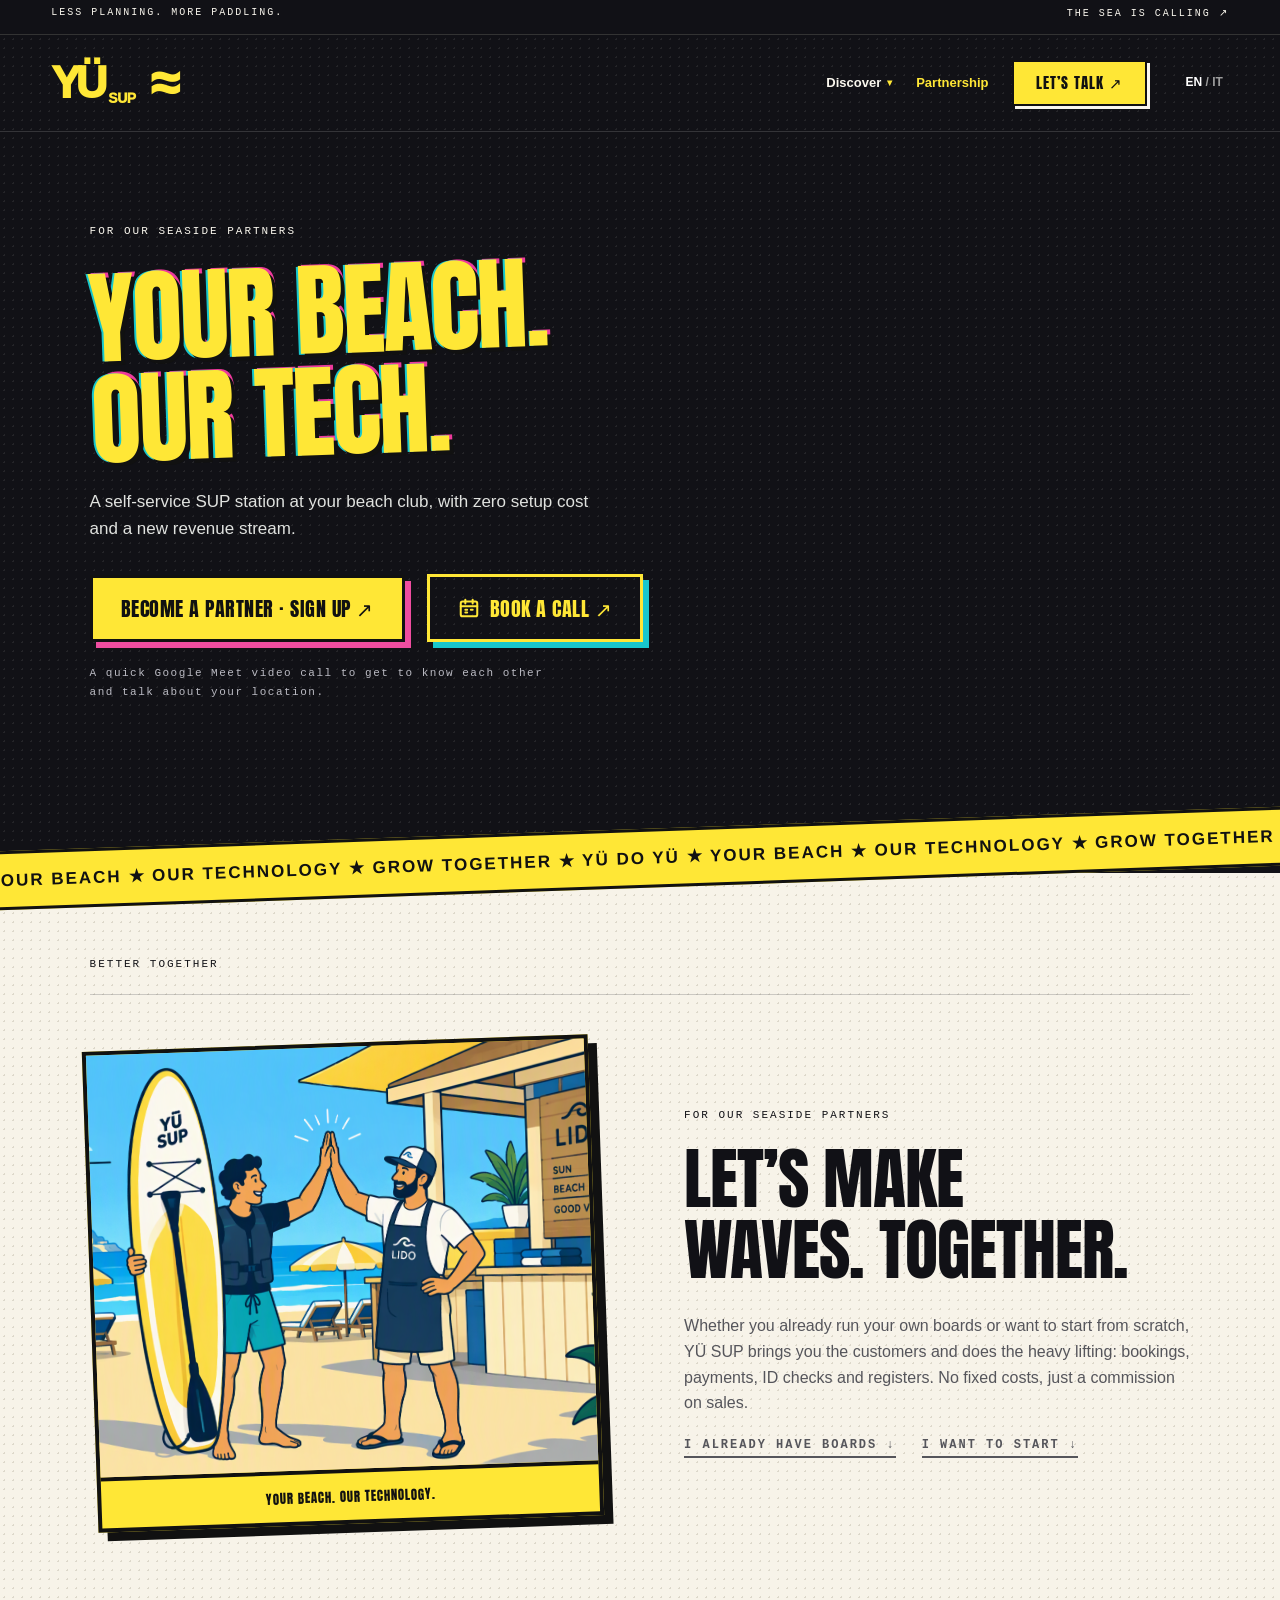
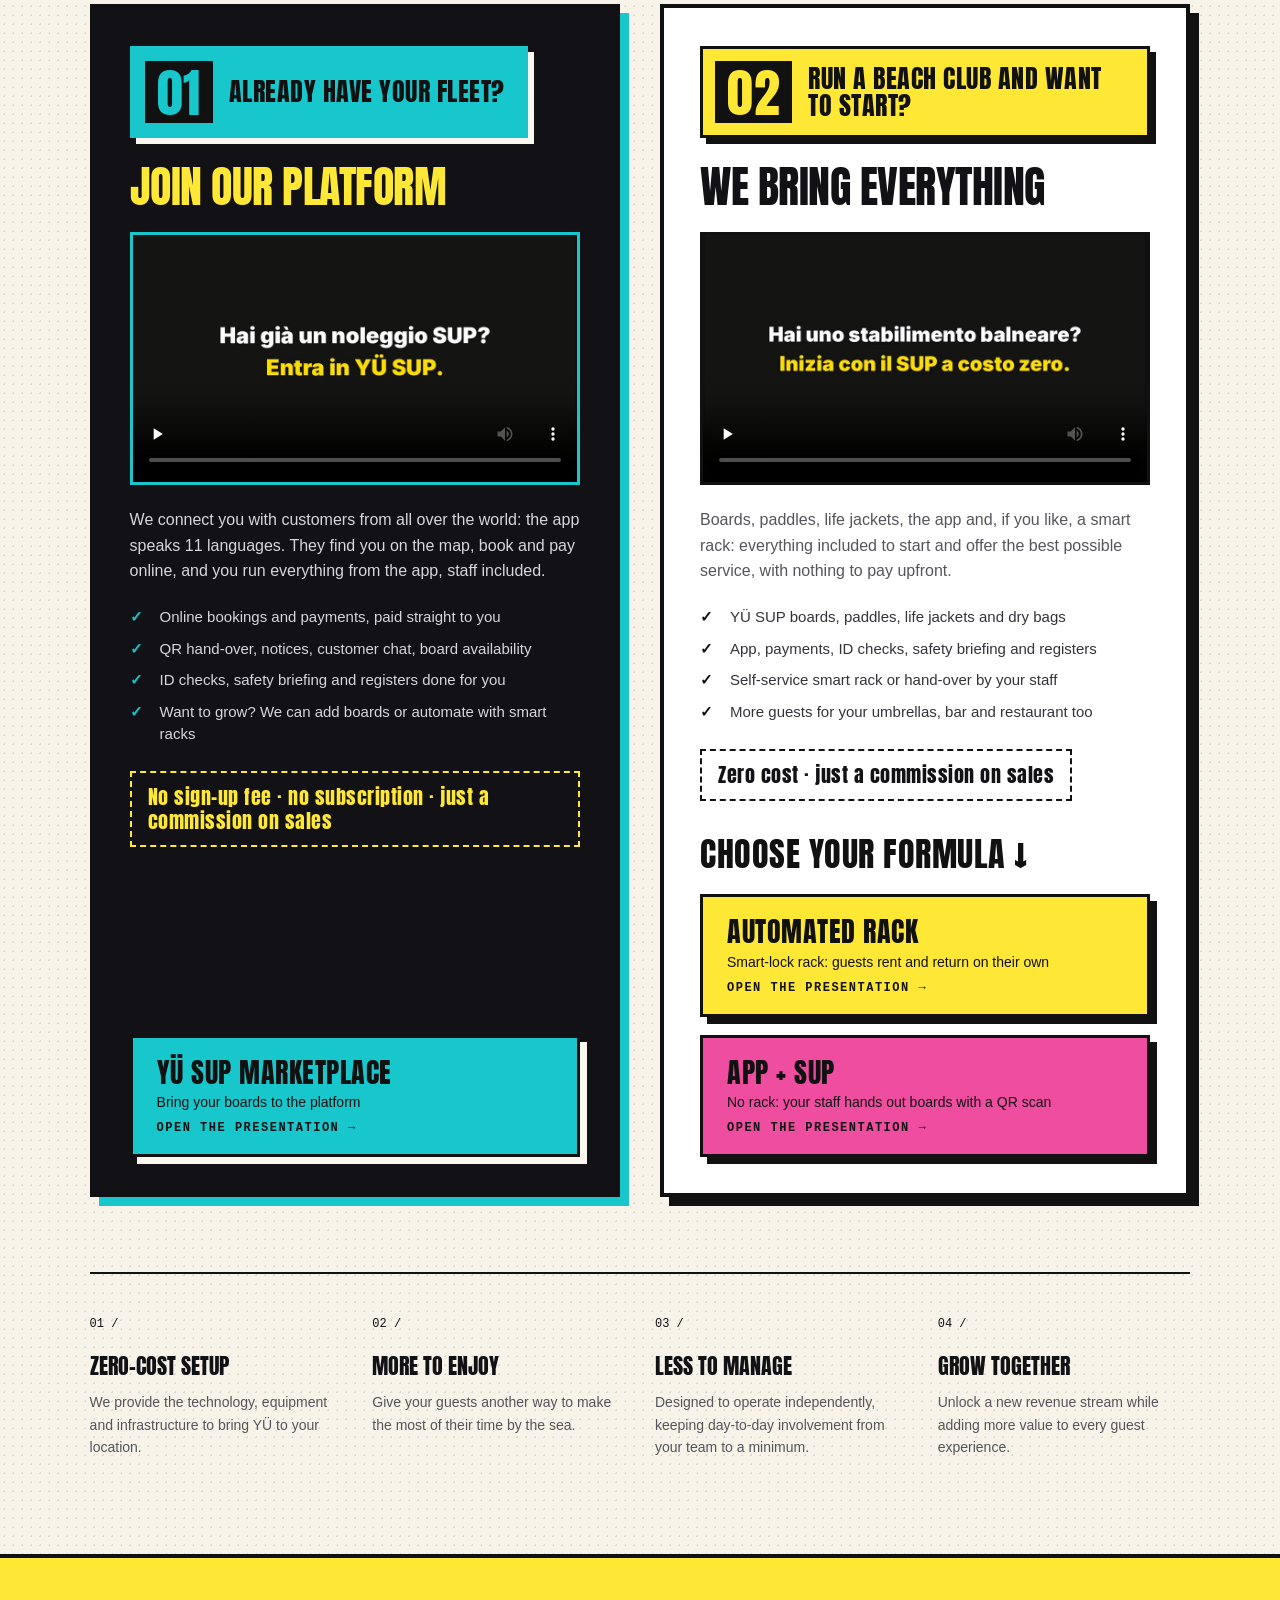
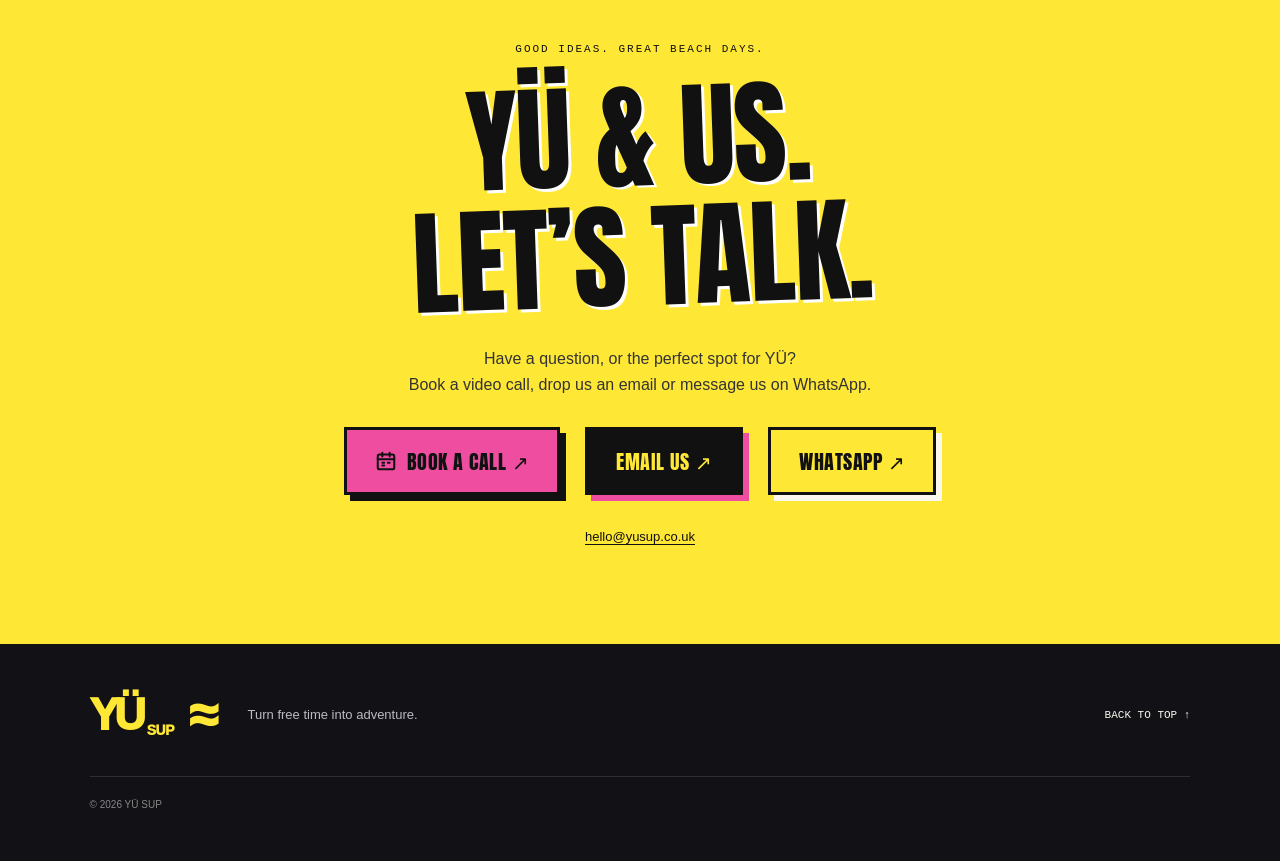
==== commit b33b23e1: "Partners page: 'Diventa partner · Iscriviti' button label (still links to contact) Co-Authored-By: C" ====
--- a/partners.html
+++ b/partners.html
@@ -1,7 +1,7 @@
 <!doctype html><html lang="en"><head><meta charset="utf-8"><meta name="viewport" content="width=device-width,initial-scale=1"><title>Partnership — YÜ SUP</title><meta name="description" content="Discover YÜ SUP. Simple, self-service paddleboarding by the sea. Find it, tap in, ride it. Explore our beach club partnerships."><link rel="stylesheet" href="./style.css?v=17"><link rel="icon" type="image/png" href="./favicon.png"></head><body>
 <a class="skip" href="#main">Skip to content</a><div class="topline"><span data-it="MENO PROGRAMMI. PIÙ PAGAIATE.">LESS PLANNING. MORE PADDLING.</span><span data-it="IL MARE TI CHIAMA ↗">THE SEA IS CALLING ↗</span></div>
 <header><a class="brand" href="index.html" aria-label="YÜ SUP home">YÜ<span>SUP</span><i>≈</i></a><nav id="nav"><div class="dd"><button class="dd-btn" type="button" aria-haspopup="true"><span data-it="Scopri">Discover</span> <i>▾</i></button><div class="dd-menu"><a href="index.html#story" data-it="L’idea">The idea</a><a href="index.html#how" data-it="Come funziona">How it works</a><a href="index.html#safety" data-it="Sicurezza">Safety</a><a href="index.html#faq" data-it="FAQ">FAQ</a></div></div><a href="partners.html" aria-current="page" data-it="Partnership">Partnership</a><a class="small-button" href="#contact" data-it="CONTATTACI ↗">LET’S TALK ↗</a></nav><div class="controls"><button id="lang" aria-label="Switch to Italian">EN <span>/ IT</span></button><button id="menu" aria-label="Open menu" aria-expanded="false">☰</button></div></header>
-<main id="main"><section class="page-hero"><div class="hero-copy"><div class="eyebrow" data-it="PER I NOSTRI PARTNER SUL MARE">FOR OUR SEASIDE PARTNERS</div><h1><span data-it="IL TUO LIDO.">YOUR BEACH.</span><br><em data-it="LA NOSTRA TECNOLOGIA.">OUR TECH.</em></h1><p data-it="Una postazione SUP self-service nel tuo stabilimento, senza costi di installazione e con una nuova fonte di ricavi.">A self-service SUP station at your beach club, with zero setup cost and a new revenue stream.</p><div class="hero-ctas"><a class="button" href="#contact" data-it="DIVENTA PARTNER ↗">BECOME A PARTNER ↗</a><a class="button ghost" href="https://calendar.app.google/bmSpFPBZmpLyNY2g7" target="_blank" rel="noopener"><svg class="ico" viewBox="0 0 24 24" aria-hidden="true" fill="none" stroke="currentColor" stroke-width="2.2" stroke-linecap="round"><rect x="3" y="5" width="18" height="16" rx="2"/><path d="M3 10h18M8 3v4M16 3v4"/><path d="M8 14h2M14 14h2M8 17h2"/></svg><span data-it="PRENOTA UNA CHIAMATA ↗">BOOK A CALL ↗</span></a></div><p class="cta-note" data-it="Una videochiamata Google Meet veloce per conoscerci e parlare della tua location.">A quick Google Meet video call to get to know each other and talk about your location.</p></div></section>
+<main id="main"><section class="page-hero"><div class="hero-copy"><div class="eyebrow" data-it="PER I NOSTRI PARTNER SUL MARE">FOR OUR SEASIDE PARTNERS</div><h1><span data-it="IL TUO LIDO.">YOUR BEACH.</span><br><em data-it="LA NOSTRA TECNOLOGIA.">OUR TECH.</em></h1><p data-it="Una postazione SUP self-service nel tuo stabilimento, senza costi di installazione e con una nuova fonte di ricavi.">A self-service SUP station at your beach club, with zero setup cost and a new revenue stream.</p><div class="hero-ctas"><a class="button" href="#contact" data-it="DIVENTA PARTNER · ISCRIVITI ↗">BECOME A PARTNER · SIGN UP ↗</a><a class="button ghost" href="https://calendar.app.google/bmSpFPBZmpLyNY2g7" target="_blank" rel="noopener"><svg class="ico" viewBox="0 0 24 24" aria-hidden="true" fill="none" stroke="currentColor" stroke-width="2.2" stroke-linecap="round"><rect x="3" y="5" width="18" height="16" rx="2"/><path d="M3 10h18M8 3v4M16 3v4"/><path d="M8 14h2M14 14h2M8 17h2"/></svg><span data-it="PRENOTA UNA CHIAMATA ↗">BOOK A CALL ↗</span></a></div><p class="cta-note" data-it="Una videochiamata Google Meet veloce per conoscerci e parlare della tua location.">A quick Google Meet video call to get to know each other and talk about your location.</p></div></section>
 <div class="ticker"><div>YOUR BEACH ★ OUR TECHNOLOGY ★ GROW TOGETHER ★ YÜ DO YÜ ★ YOUR BEACH ★ OUR TECHNOLOGY ★ GROW TOGETHER ★ YÜ DO YÜ ★</div></div>
 <section id="partners" class="partners cream"><div class="section-label" data-it="PARTNERSHIP">BETTER TOGETHER</div><div class="partner-grid"><figure class="comic partner-art"><img src="./assets/original-7.png" alt="YÜ partnering with a beach club"><figcaption data-it="IL TUO LIDO. LA NOSTRA TECNOLOGIA.">YOUR BEACH. OUR TECHNOLOGY.</figcaption></figure><div><span class="eyebrow" data-it="PER I NOSTRI PARTNER SUL MARE">FOR OUR SEASIDE PARTNERS</span><h2 data-it="FACCIAMO<br>ONDE. INSIEME.">LET’S MAKE<br>WAVES. TOGETHER.</h2><p data-it="Che tu abbia già le tue tavole o voglia iniziare da zero, YÜ SUP ti porta i clienti e fa il lavoro pesante: prenotazioni, pagamenti, documenti e registri. Nessun costo fisso, solo una commissione sulle vendite.">Whether you already run your own boards or want to start from scratch, YÜ SUP brings you the customers and does the heavy lifting: bookings, payments, ID checks and registers. No fixed costs, just a commission on sales.</p><p class="paths-jump"><a href="#have" data-it="HO GIÀ LA MIA FLOTTA ↓">I ALREADY HAVE BOARDS ↓</a><a href="#start" data-it="VOGLIO INIZIARE ↓">I WANT TO START ↓</a></p></div></div><div class="paths"><article id="have" class="path have"><span class="path-tag"><b>01</b><span data-it="HAI GIÀ LA TUA FLOTTA?">ALREADY HAVE YOUR FLEET?</span></span><h3 data-it="ENTRA NELLA NOSTRA PIATTAFORMA">JOIN OUR PLATFORM</h3><video class="path-video" controls preload="none" playsinline poster="./assets/video/poster-A.jpg?v=2" src="./assets/video/yusup-marketplace.mp4?v=2"></video><p data-it="Ti connettiamo con clienti di tutto il mondo: l’app parla 11 lingue. Ti trovano sulla mappa, prenotano e pagano online, e tu gestisci tutto dall’app, anche con il tuo staff.">We connect you with customers from all over the world: the app speaks 11 languages. They find you on the map, book and pay online, and you run everything from the app, staff included.</p><ul class="ticks"><li data-it="Prenotazioni e pagamenti online, incassi direttamente tuoi">Online bookings and payments, paid straight to you</li><li data-it="Consegna con QR, avvisi, chat con i clienti, disponibilità delle tavole">QR hand-over, notices, customer chat, board availability</li><li data-it="Verifica documenti, briefing di sicurezza e registri automatici">ID checks, safety briefing and registers done for you</li><li data-it="Vuoi crescere? Ampliamo la flotta o la automatizziamo con le rastrelliere smart">Want to grow? We can add boards or automate with smart racks</li></ul><div class="price-line" data-it="Nessun costo di registrazione · nessun abbonamento · solo una commissione sulle vendite">No sign-up fee · no subscription · just a commission on sales</div><div class="formulas"><a class="formula market" href="./formule/formula-marketplace.html" target="_blank" rel="noopener"><span><b data-it="MARKETPLACE YÜ SUP">YÜ SUP MARKETPLACE</b><small data-it="Porta le tue tavole sulla piattaforma">Bring your boards to the platform</small><em data-it="APRI LA PRESENTAZIONE →">OPEN THE PRESENTATION →</em></span></a></div></article><article id="start" class="path start"><span class="path-tag"><b>02</b><span data-it="HAI UNO STABILIMENTO E VUOI ENTRARE NEL BUSINESS?">RUN A BEACH CLUB AND WANT TO START?</span></span><h3 data-it="TI DIAMO TUTTO INCLUSO">WE BRING EVERYTHING</h3><video class="path-video" controls preload="none" playsinline poster="./assets/video/poster-B.jpg?v=2" src="./assets/video/yusup-formule.mp4?v=2"></video><p data-it="Tavole, pagaie, giubbotti, app e, se vuoi, la rastrelliera smart: tutto incluso per iniziare e offrire il miglior servizio possibile, senza anticipare nulla.">Boards, paddles, life jackets, the app and, if you like, a smart rack: everything included to start and offer the best possible service, with nothing to pay upfront.</p><ul class="ticks"><li data-it="Tavole, pagaie, giubbotti e sacche stagne YÜ SUP">YÜ SUP boards, paddles, life jackets and dry bags</li><li data-it="App, pagamenti, verifica documenti, briefing e registri">App, payments, ID checks, safety briefing and registers</li><li data-it="Rastrelliera smart self-service o consegna con il tuo staff">Self-service smart rack or hand-over by your staff</li><li data-it="Più clienti anche per ombrelloni, bar e ristorante">More guests for your umbrellas, bar and restaurant too</li></ul><div class="price-line" data-it="Costo zero · solo una commissione sulle vendite">Zero cost · just a commission on sales</div><div class="formulas"><span class="formulas-label pick" data-it="SCEGLI LA MODALITÀ ↓">CHOOSE YOUR FORMULA ↓</span><a class="formula rack" href="./formule/formula-rastrelliera.html" target="_blank" rel="noopener"><span><b data-it="RASTRELLIERA AUTOMATIZZATA">AUTOMATED RACK</b><small data-it="Rastrelliera con lucchetti smart, il cliente fa tutto da solo">Smart-lock rack: guests rent and return on their own</small><em data-it="APRI LA PRESENTAZIONE →">OPEN THE PRESENTATION →</em></span></a><a class="formula app" href="./formule/formula-app-sup.html" target="_blank" rel="noopener"><span><b data-it="FORMULA APP + SUP">APP + SUP</b><small data-it="Senza rastrelliera: lo staff consegna con un QR">No rack: your staff hands out boards with a QR scan</small><em data-it="APRI LA PRESENTAZIONE →">OPEN THE PRESENTATION →</em></span></a></div></article></div><div class="benefits"><article><span>01 /</span><h3 data-it="ZERO COSTI DI INSTALLAZIONE">ZERO-COST SETUP</h3><p data-it="Forniamo tecnologia, attrezzatura e infrastruttura per portare YÜ nella tua struttura.">We provide the technology, equipment and infrastructure to bring YÜ to your location.</p></article><article><span>02 /</span><h3 data-it="PIÙ ESPERIENZE">MORE TO ENJOY</h3><p data-it="Offri ai tuoi ospiti un’esperienza in più per vivere il mare.">Give your guests another way to make the most of their time by the sea.</p></article><article><span>03 /</span><h3 data-it="MENO DA GESTIRE">LESS TO MANAGE</h3><p data-it="Un servizio progettato per ridurre al minimo l’impegno quotidiano del tuo team.">Designed to operate independently, keeping day-to-day involvement from your team to a minimum.</p></article><article><span>04 /</span><h3 data-it="CRESCIAMO INSIEME">GROW TOGETHER</h3><p data-it="Una nuova fonte di ricavi per la tua attività e più valore per i tuoi ospiti.">Unlock a new revenue stream while adding more value to every guest experience.</p></article></div></section>
 <section id="contact" class="contact"><span class="eyebrow" data-it="BELLE IDEE. BELLE GIORNATE AL MARE.">GOOD IDEAS. GREAT BEACH DAYS.</span><h2 data-it="YÜ & NOI.<br>PARLIAMONE.">YÜ & US.<br>LET’S TALK.</h2><p data-it="Hai una domanda o un posto perfetto per YÜ? Prenota una videochiamata, scrivici via email o su WhatsApp.">Have a question, or the perfect spot for YÜ?<br>Book a video call, drop us an email or message us on WhatsApp.</p><div class="contact-links"><a class="button book" href="https://calendar.app.google/bmSpFPBZmpLyNY2g7" target="_blank" rel="noopener"><svg class="ico" viewBox="0 0 24 24" aria-hidden="true" fill="none" stroke="currentColor" stroke-width="2.2" stroke-linecap="round"><rect x="3" y="5" width="18" height="16" rx="2"/><path d="M3 10h18M8 3v4M16 3v4"/><path d="M8 14h2M14 14h2M8 17h2"/></svg><span data-it="PRENOTA UNA CHIAMATA ↗">BOOK A CALL ↗</span></a><a class="button" href="mailto:hello@yusup.co.uk" data-it="SCRIVICI ↗">EMAIL US ↗</a><a class="button secondary" href="https://wa.me/393793237932" target="_blank" rel="noopener">WHATSAPP ↗</a></div><a class="email" href="mailto:hello@yusup.co.uk">hello@yusup.co.uk</a></section></main>
